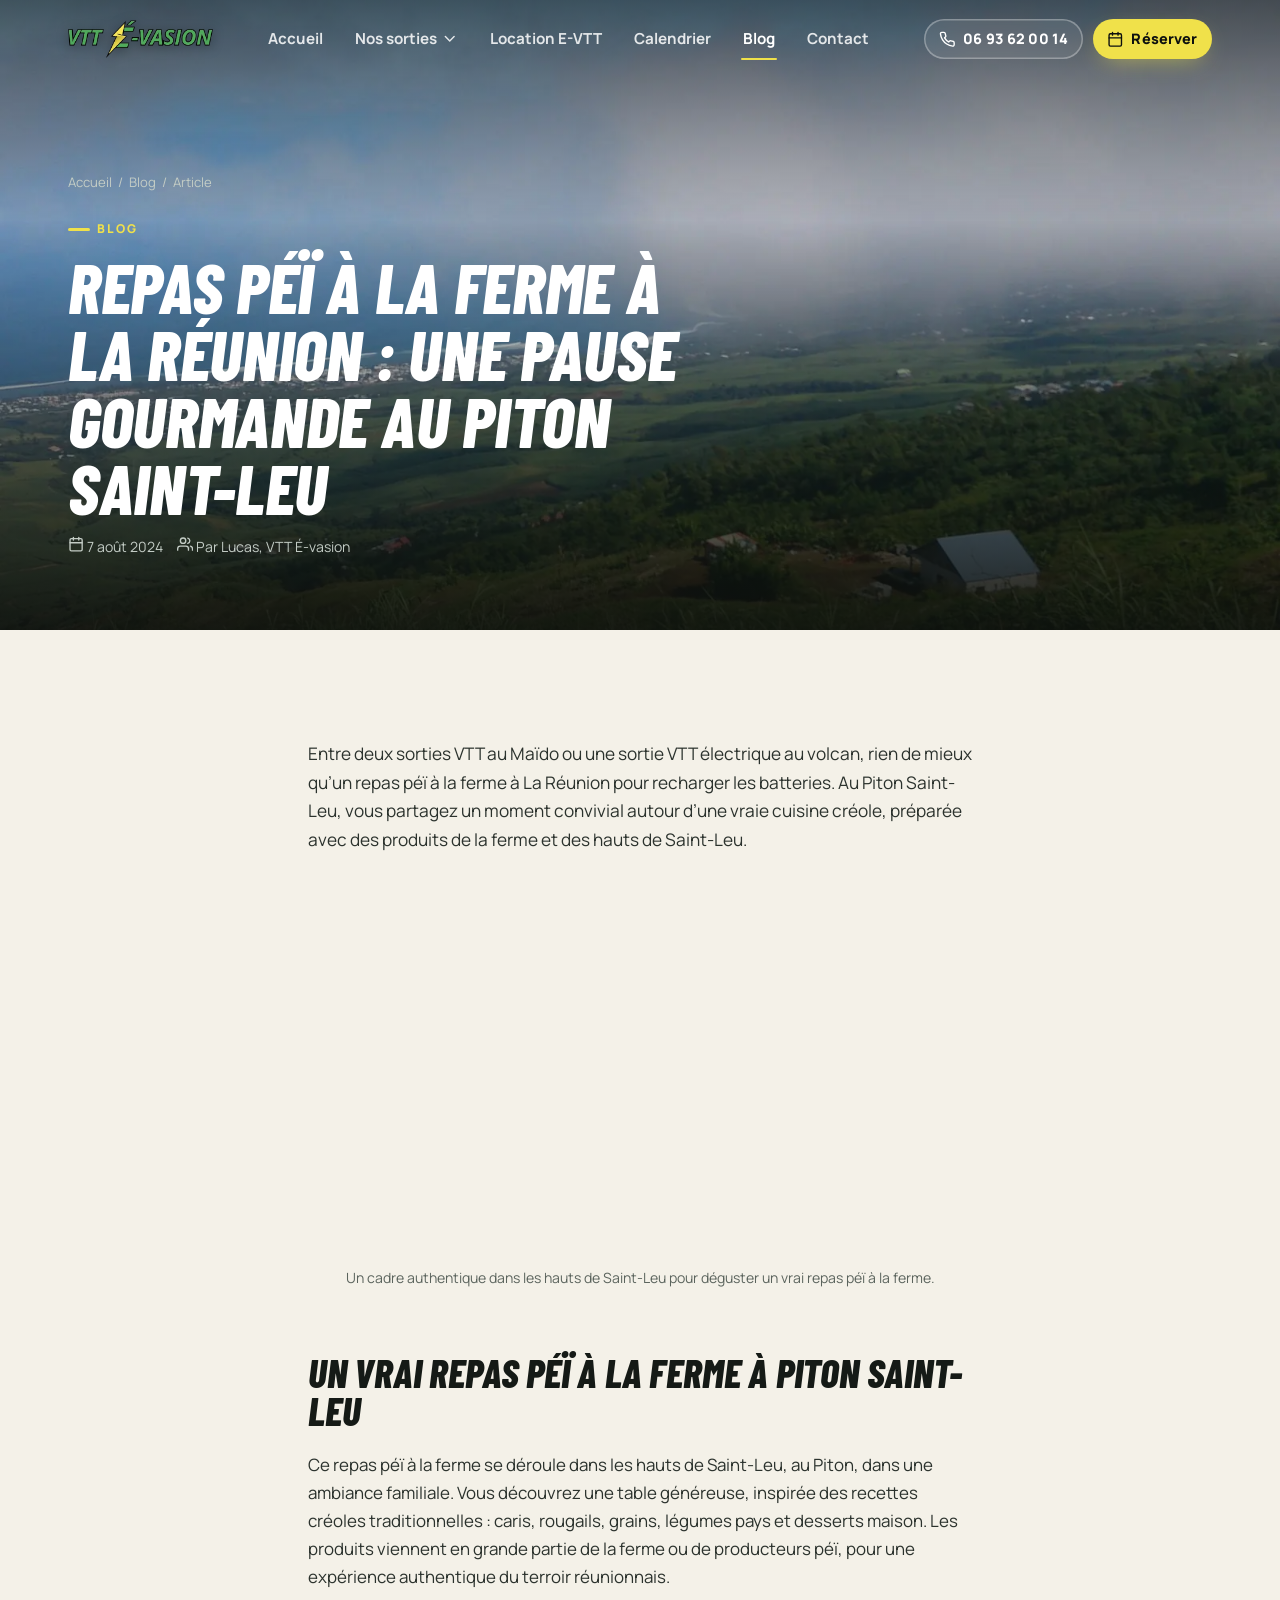
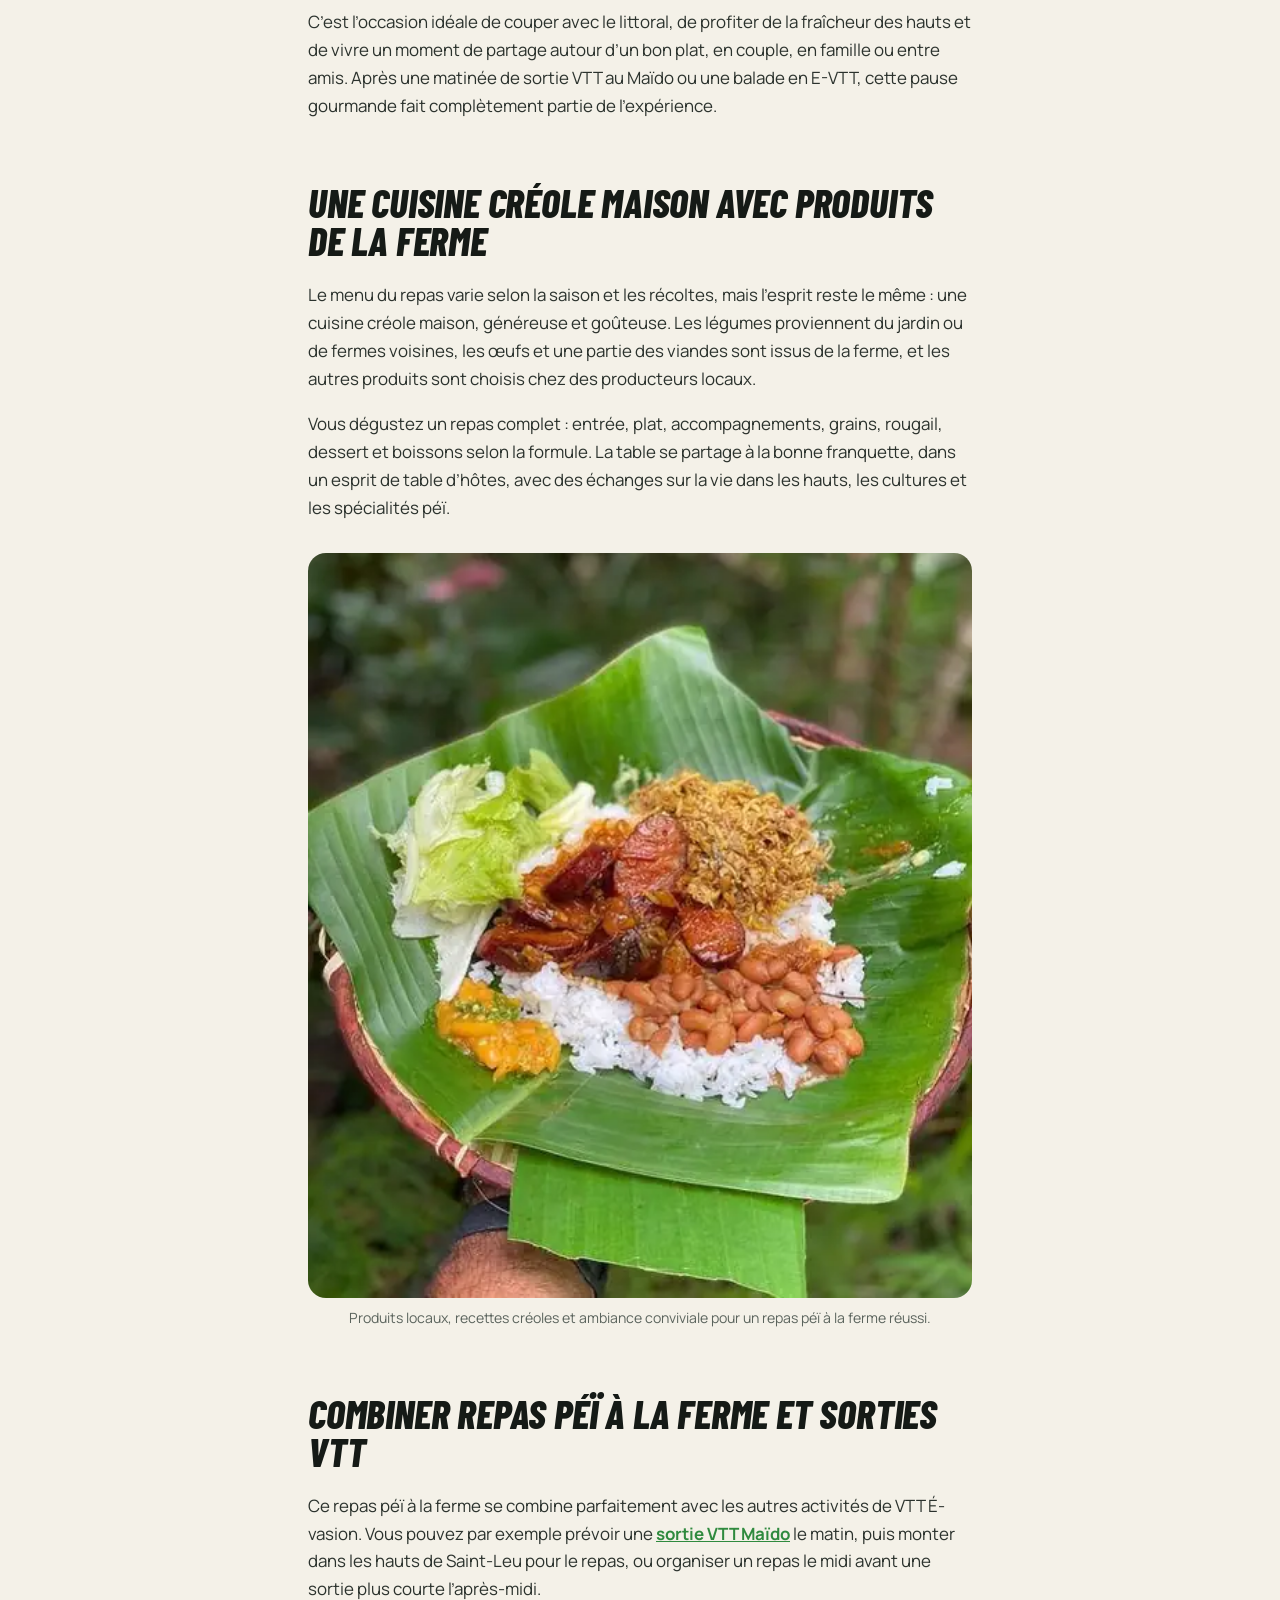
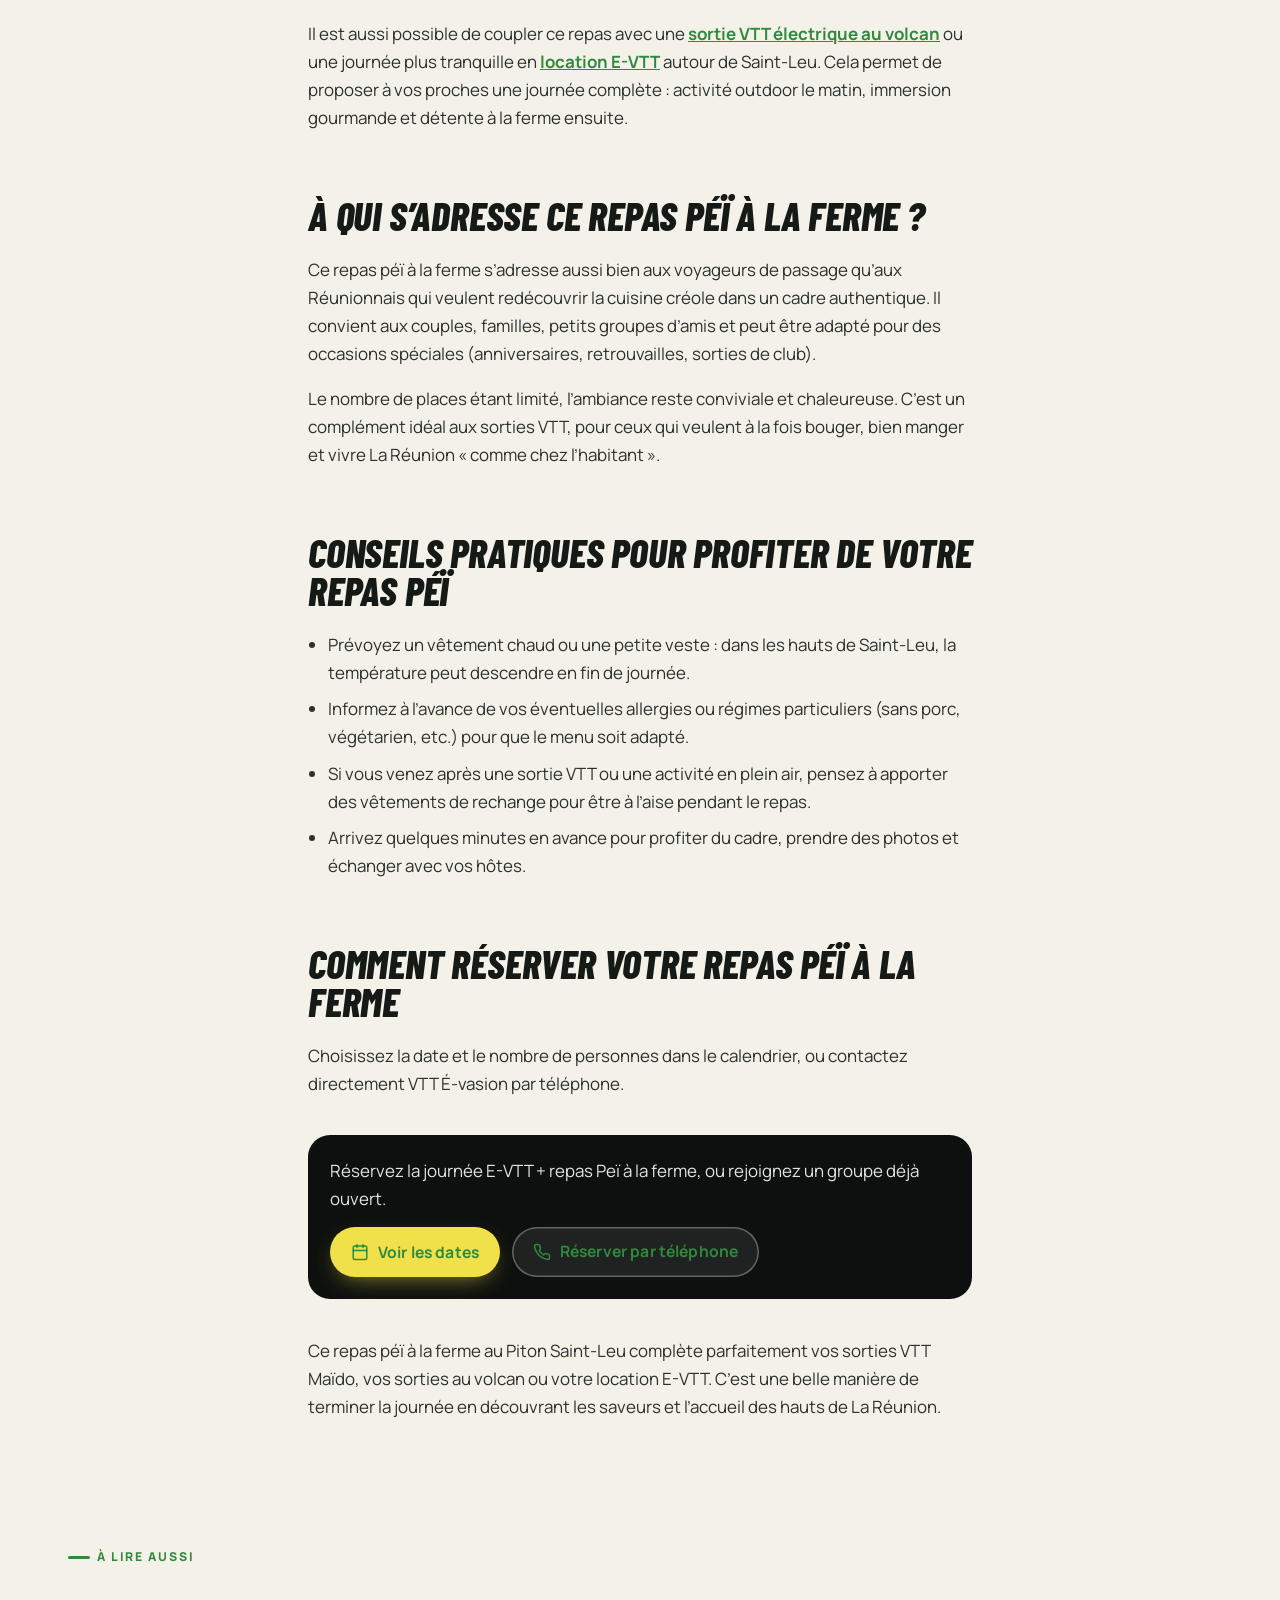
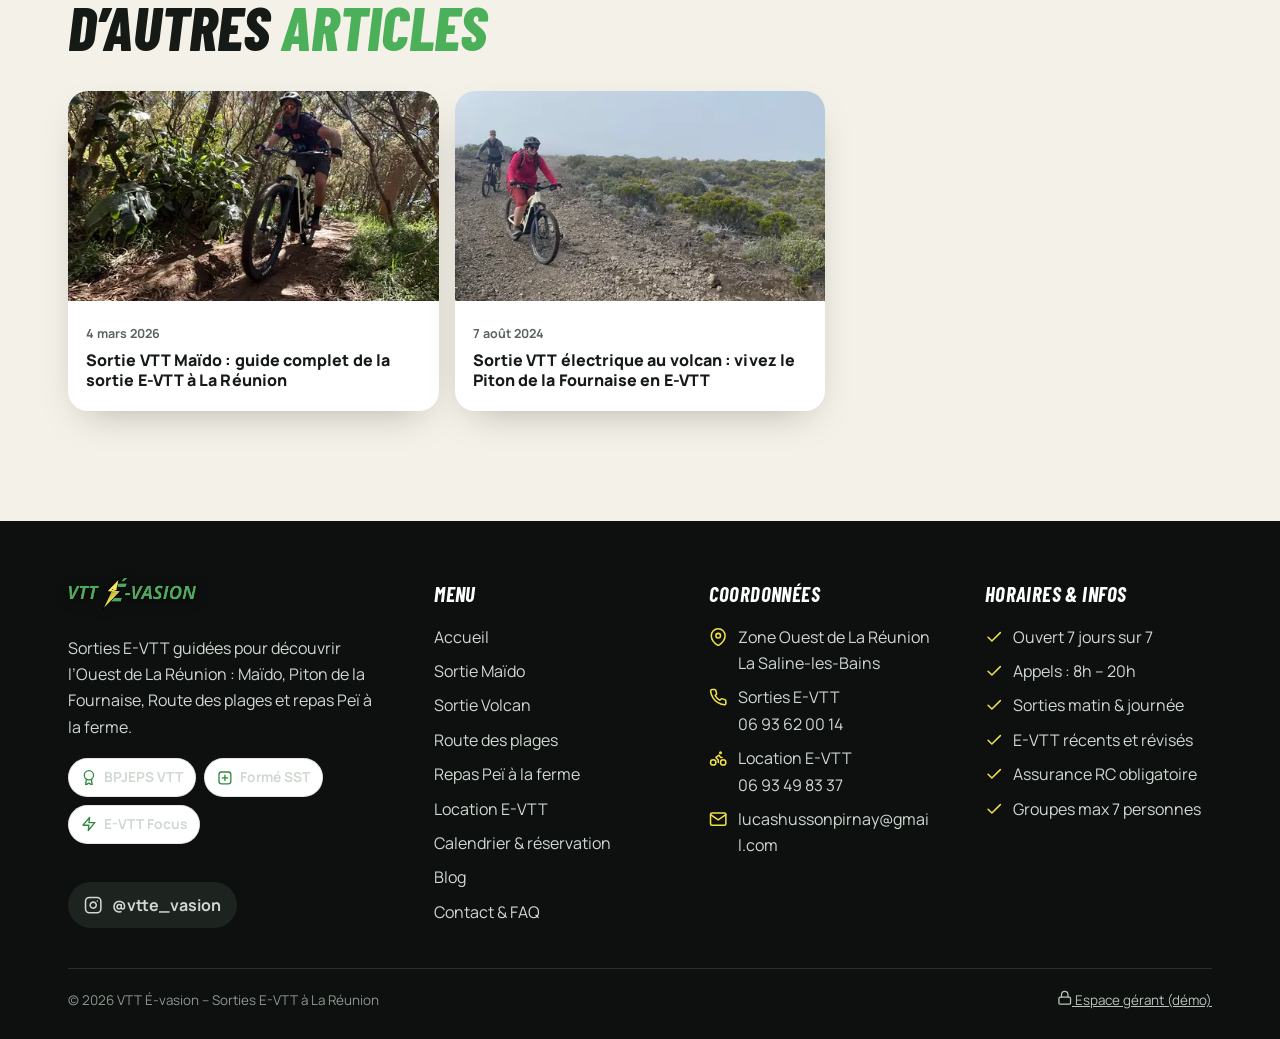
==== blog-repas-pei-ferme-piton-saint-leu.html @ 0bcb7702 "Refonte du site VTT É-vasion : nouveau design mobile + calendrier de réservation - Site statique (ac" ====
<!doctype html>
<html lang="fr">
<head>
<meta charset="utf-8">
<meta name="viewport" content="width=device-width, initial-scale=1, viewport-fit=cover">
<title>Repas péï à la ferme à La Réunion : une pause gourmande au Piton Saint-Leu | VTT É-vasion</title>
<meta name="description" content="Entre deux sorties VTT, découvrez la gastronomie créole authentique dans les hauts de Saint-Leu : un vrai repas péï à la ferme.">
<meta name="theme-color" content="#0d100e">
<link rel="icon" type="image/png" href="assets/img/favicon.png">
<link rel="apple-touch-icon" href="assets/img/icon-180.png">
<meta property="og:type" content="website">
<meta property="og:locale" content="fr_FR">
<meta property="og:site_name" content="VTT É-vasion">
<meta property="og:title" content="Repas péï à la ferme à La Réunion : une pause gourmande au Piton Saint-Leu | VTT É-vasion">
<meta property="og:description" content="Entre deux sorties VTT, découvrez la gastronomie créole authentique dans les hauts de Saint-Leu : un vrai repas péï à la ferme.">
<meta property="og:image" content="assets/img/og-image.jpg">
<link rel="preconnect" href="https://fonts.googleapis.com">
<link rel="preconnect" href="https://fonts.gstatic.com" crossorigin>
<link href="https://fonts.googleapis.com/css2?family=Barlow+Condensed:ital,wght@0,700;1,700;1,800&family=Manrope:wght@400;500;600;700;800&display=swap" rel="stylesheet">
<link rel="stylesheet" href="assets/css/style.css?v=4b88814d">

</head>
<body>
<a class="skip" href="#main">Aller au contenu</a>
<svg width="0" height="0" style="position:absolute" aria-hidden="true"><defs><symbol id="i-phone" viewBox="0 0 24 24"><path d="M22 16.92v3a2 2 0 0 1-2.18 2 19.79 19.79 0 0 1-8.63-3.07 19.5 19.5 0 0 1-6-6 19.79 19.79 0 0 1-3.07-8.67A2 2 0 0 1 4.11 2h3a2 2 0 0 1 2 1.72c.13.96.36 1.9.7 2.81a2 2 0 0 1-.45 2.11L8.09 9.91a16 16 0 0 0 6 6l1.27-1.27a2 2 0 0 1 2.11-.45c.91.34 1.85.57 2.81.7A2 2 0 0 1 22 16.92z"/></symbol><symbol id="i-cal" viewBox="0 0 24 24"><rect x="3" y="4" width="18" height="18" rx="2"/><path d="M16 2v4M8 2v4M3 10h18"/></symbol><symbol id="i-users" viewBox="0 0 24 24"><path d="M17 21v-2a4 4 0 0 0-4-4H5a4 4 0 0 0-4 4v2"/><circle cx="9" cy="7" r="4"/><path d="M23 21v-2a4 4 0 0 0-3-3.87M16 3.13a4 4 0 0 1 0 7.75"/></symbol><symbol id="i-user-plus" viewBox="0 0 24 24"><path d="M16 21v-2a4 4 0 0 0-4-4H5a4 4 0 0 0-4 4v2"/><circle cx="8.5" cy="7" r="4"/><path d="M20 8v6M23 11h-6"/></symbol><symbol id="i-clock" viewBox="0 0 24 24"><circle cx="12" cy="12" r="10"/><path d="M12 6v6l4 2"/></symbol><symbol id="i-euro" viewBox="0 0 24 24"><path d="M18.5 7.5A7 7 0 1 0 18.5 16.5M4 10.5h10M4 13.5h10"/></symbol><symbol id="i-mountain" viewBox="0 0 24 24"><path d="m8 3 4 8 5-5 5 15H2L8 3z"/></symbol><symbol id="i-bike" viewBox="0 0 24 24"><circle cx="5.5" cy="17.5" r="3.5"/><circle cx="18.5" cy="17.5" r="3.5"/><circle cx="15" cy="5" r="1"/><path d="M12 17.5V14l-3-3 4-3 2 3h2"/></symbol><symbol id="i-pin" viewBox="0 0 24 24"><path d="M21 10c0 7-9 13-9 13s-9-6-9-13a9 9 0 0 1 18 0z"/><circle cx="12" cy="10" r="3"/></symbol><symbol id="i-check" viewBox="0 0 24 24"><path d="M20 6 9 17l-5-5"/></symbol><symbol id="i-arrow" viewBox="0 0 24 24"><path d="M5 12h14M12 5l7 7-7 7"/></symbol><symbol id="i-menu" viewBox="0 0 24 24"><path d="M3 7h18M3 12h18M3 17h12"/></symbol><symbol id="i-x" viewBox="0 0 24 24"><path d="M18 6 6 18M6 6l12 12"/></symbol><symbol id="i-insta" viewBox="0 0 24 24"><rect x="2" y="2" width="20" height="20" rx="5"/><path d="M16 11.37A4 4 0 1 1 12.63 8 4 4 0 0 1 16 11.37zM17.5 6.5h.01"/></symbol><symbol id="i-mail" viewBox="0 0 24 24"><path d="M4 4h16c1.1 0 2 .9 2 2v12c0 1.1-.9 2-2 2H4c-1.1 0-2-.9-2-2V6c0-1.1.9-2 2-2z"/><path d="m22 6-10 7L2 6"/></symbol><symbol id="i-bolt" viewBox="0 0 24 24"><path d="M13 2 3 14h9l-1 8 10-12h-9l1-8z"/></symbol><symbol id="i-shield" viewBox="0 0 24 24"><path d="M12 22s8-4 8-10V5l-8-3-8 3v7c0 6 8 10 8 10z"/></symbol><symbol id="i-bag" viewBox="0 0 24 24"><path d="M4 10a4 4 0 0 1 4-4h8a4 4 0 0 1 4 4v10a2 2 0 0 1-2 2H6a2 2 0 0 1-2-2z"/><path d="M8 10h8M8 15h8M9 6V4a1 1 0 0 1 1-1h4a1 1 0 0 1 1 1v2"/></symbol><symbol id="i-star" viewBox="0 0 24 24"><path d="m12 2 3.09 6.26L22 9.27l-5 4.87 1.18 6.88L12 17.77l-6.18 3.25L7 14.14 2 9.27l6.91-1.01L12 2z"/></symbol><symbol id="i-chev-down" viewBox="0 0 24 24"><path d="m6 9 6 6 6-6"/></symbol><symbol id="i-chev-left" viewBox="0 0 24 24"><path d="m15 18-6-6 6-6"/></symbol><symbol id="i-chev-right" viewBox="0 0 24 24"><path d="m9 18 6-6-6-6"/></symbol><symbol id="i-info" viewBox="0 0 24 24"><circle cx="12" cy="12" r="10"/><path d="M12 16v-4M12 8h.01"/></symbol><symbol id="i-share" viewBox="0 0 24 24"><circle cx="18" cy="5" r="3"/><circle cx="6" cy="12" r="3"/><circle cx="18" cy="19" r="3"/><path d="m8.59 13.51 6.83 3.98M15.41 6.51l-6.82 3.98"/></symbol><symbol id="i-sun" viewBox="0 0 24 24"><circle cx="12" cy="12" r="4"/><path d="M12 2v2M12 20v2M4.93 4.93l1.41 1.41M17.66 17.66l1.41 1.41M2 12h2M20 12h2M6.34 17.66l-1.41 1.41M19.07 4.93l-1.41 1.41"/></symbol><symbol id="i-sunrise" viewBox="0 0 24 24"><path d="M17 18a5 5 0 0 0-10 0M12 2v7M4.22 10.22l1.42 1.42M1 18h2M21 18h2M18.36 11.64l1.42-1.42M23 22H1M8 6l4-4 4 4"/></symbol><symbol id="i-flame" viewBox="0 0 24 24"><path d="M8.5 14.5A2.5 2.5 0 0 0 11 12c0-1.38-.5-2-1-3-1.07-2.14-.22-4.05 2-6 .5 2.5 2 4.9 4 6.5 2 1.6 3 3.5 3 5.5a7 7 0 1 1-14 0c0-1.15.43-2.29 1-3a2.5 2.5 0 0 0 2.5 2.5z"/></symbol><symbol id="i-leaf" viewBox="0 0 24 24"><path d="M11 20A7 7 0 0 1 9.8 6.1C15.5 5 17 4.48 19 2c1 2 2 4.18 2 8 0 5.5-4.78 10-10 10z"/><path d="M2 21c0-3 1.85-5.36 5.08-6C9.5 14.52 12 13 13 12"/></symbol><symbol id="i-map" viewBox="0 0 24 24"><path d="m1 6 7-4 8 4 7-4v16l-7 4-8-4-7 4z"/><path d="M8 2v16M16 6v16"/></symbol><symbol id="i-wave" viewBox="0 0 24 24"><path d="M2 7c.6.5 1.2 1 2.5 1 2.5 0 2.5-2 5-2 2.6 0 2.4 2 5 2 2.5 0 2.5-2 5-2 1.3 0 1.9.5 2.5 1M2 13c.6.5 1.2 1 2.5 1 2.5 0 2.5-2 5-2 2.6 0 2.4 2 5 2 2.5 0 2.5-2 5-2 1.3 0 1.9.5 2.5 1M2 19c.6.5 1.2 1 2.5 1 2.5 0 2.5-2 5-2 2.6 0 2.4 2 5 2 2.5 0 2.5-2 5-2 1.3 0 1.9.5 2.5 1"/></symbol><symbol id="i-plus" viewBox="0 0 24 24"><path d="M12 5v14M5 12h14"/></symbol><symbol id="i-minus" viewBox="0 0 24 24"><path d="M5 12h14"/></symbol><symbol id="i-bell" viewBox="0 0 24 24"><path d="M18 8A6 6 0 0 0 6 8c0 7-3 9-3 9h18s-3-2-3-9M13.73 21a2 2 0 0 1-3.46 0"/></symbol><symbol id="i-sliders" viewBox="0 0 24 24"><path d="M4 21v-7M4 10V3M12 21v-9M12 8V3M20 21v-5M20 12V3M1 14h6M9 8h6M17 16h6"/></symbol><symbol id="i-list" viewBox="0 0 24 24"><path d="M8 6h13M8 12h13M8 18h13M3 6h.01M3 12h.01M3 18h.01"/></symbol><symbol id="i-alert" viewBox="0 0 24 24"><path d="M10.29 3.86 1.82 18a2 2 0 0 0 1.71 3h16.94a2 2 0 0 0 1.71-3L13.71 3.86a2 2 0 0 0-3.42 0z"/><path d="M12 9v4M12 17h.01"/></symbol><symbol id="i-msg" viewBox="0 0 24 24"><path d="M21 15a2 2 0 0 1-2 2H7l-4 4V5a2 2 0 0 1 2-2h14a2 2 0 0 1 2 2z"/></symbol><symbol id="i-award" viewBox="0 0 24 24"><circle cx="12" cy="8" r="7"/><path d="M8.21 13.89 7 23l5-3 5 3-1.21-9.12"/></symbol><symbol id="i-cross" viewBox="0 0 24 24"><rect x="3" y="3" width="18" height="18" rx="4"/><path d="M12 8v8M8 12h8"/></symbol><symbol id="i-utensils" viewBox="0 0 24 24"><path d="M3 2v7c0 1.1.9 2 2 2h4a2 2 0 0 0 2-2V2M7 2v20M21 15V2a5 5 0 0 0-5 5v6c0 1.1.9 2 2 2h3zm0 0v7"/></symbol><symbol id="i-camera" viewBox="0 0 24 24"><path d="M23 19a2 2 0 0 1-2 2H3a2 2 0 0 1-2-2V8a2 2 0 0 1 2-2h4l2-3h6l2 3h4a2 2 0 0 1 2 2z"/><circle cx="12" cy="13" r="4"/></symbol><symbol id="i-home" viewBox="0 0 24 24"><path d="m3 9 9-7 9 7v11a2 2 0 0 1-2 2H5a2 2 0 0 1-2-2z"/><path d="M9 22V12h6v10"/></symbol><symbol id="i-lock" viewBox="0 0 24 24"><rect x="3" y="11" width="18" height="11" rx="2"/><path d="M7 11V7a5 5 0 0 1 10 0v4"/></symbol><symbol id="i-refresh" viewBox="0 0 24 24"><path d="M23 4v6h-6M1 20v-6h6"/><path d="M3.51 9a9 9 0 0 1 14.85-3.36L23 10M1 14l4.64 4.36A9 9 0 0 0 20.49 15"/></symbol><symbol id="i-copy" viewBox="0 0 24 24"><rect x="9" y="9" width="13" height="13" rx="2"/><path d="M5 15H4a2 2 0 0 1-2-2V4a2 2 0 0 1 2-2h9a2 2 0 0 1 2 2v1"/></symbol><symbol id="i-van" viewBox="0 0 24 24"><path d="M1 4h14v12H1zM15 8h4l4 4v4h-8z"/><circle cx="5.5" cy="18.5" r="2.5"/><circle cx="18.5" cy="18.5" r="2.5"/></symbol><symbol id="i-phonebox" viewBox="0 0 24 24"><rect x="5" y="2" width="14" height="20" rx="2"/><path d="M12 18h.01"/></symbol><symbol id="i-trash" viewBox="0 0 24 24"><path d="M3 6h18M19 6v14a2 2 0 0 1-2 2H7a2 2 0 0 1-2-2V6m3 0V4a2 2 0 0 1 2-2h4a2 2 0 0 1 2 2v2"/></symbol><symbol id="i-ext" viewBox="0 0 24 24"><path d="M18 13v6a2 2 0 0 1-2 2H5a2 2 0 0 1-2-2V8a2 2 0 0 1 2-2h6M15 3h6v6M10 14 21 3"/></symbol></defs></svg>
<header class="site-header" data-header>
  <div class="container bar">
    <a class="brand" href="index.html" aria-label="VTT É-vasion, accueil"><img src="assets/img/logo.webp" width="483" height="127" alt="VTT É-vasion"></a>
    <nav class="nav-desktop" aria-label="Navigation principale">
      <a href="index.html">Accueil</a>
      <div class="has-sub">
        <button type="button" aria-haspopup="true">Nos sorties <svg class="i" aria-hidden="true"><use href="#i-chev-down"/></svg></button>
        <div class="sub"><a href="sortie-maido.html">Sortie Maïdo <small>95 €</small></a><a href="sortie-volcan.html">Sortie Volcan <small>110 €</small></a><a href="sortie-route-des-plages.html">Route des plages <small>39 €</small></a><a href="sortie-repas-pei.html">Repas Peï à la ferme <small>100 €</small></a></div>
      </div>
      <a href="location-e-vtt.html">Location E-VTT</a>
      <a href="reserver.html">Calendrier</a>
      <a href="blog.html" aria-current="page">Blog</a>
      <a href="contact.html">Contact</a>
    </nav>
    <div class="header-cta">
      <a class="btn btn-ghost btn-sm" href="tel:+262693620014"><svg class="i" aria-hidden="true"><use href="#i-phone"/></svg> 06 93 62 00 14</a>
      <a class="btn btn-volt btn-sm" href="reserver.html"><svg class="i" aria-hidden="true"><use href="#i-cal"/></svg> Réserver</a>
    </div>
    <button class="burger" type="button" aria-label="Ouvrir le menu" aria-expanded="false" aria-controls="menu" data-menu-open><svg class="i" aria-hidden="true"><use href="#i-menu"/></svg></button>
  </div>
</header>
<div class="menu" id="menu" role="dialog" aria-modal="true" aria-label="Menu" data-menu>
  <div class="bar">
    <a class="brand" href="index.html"><img src="assets/img/logo.webp" width="483" height="127" alt="VTT É-vasion"></a>
    <button class="burger" type="button" aria-label="Fermer le menu" data-menu-close><svg class="i" aria-hidden="true"><use href="#i-x"/></svg></button>
  </div>
  <nav aria-label="Menu mobile">
    <a href="index.html">Accueil</a>
    <a class="sub-link" href="sortie-maido.html">Sortie Maïdo <small>95 €</small></a>
    <a class="sub-link" href="sortie-volcan.html">Sortie Volcan <small>110 €</small></a>
    <a class="sub-link" href="sortie-route-des-plages.html">Route des plages <small>39 €</small></a>
    <a class="sub-link" href="sortie-repas-pei.html">Repas Peï à la ferme <small>100 €</small></a>
    <a href="location-e-vtt.html">Location E-VTT <small>dès 59 €</small></a>
    <a href="reserver.html">Calendrier <small>réserver</small></a>
    <a href="blog.html">Blog</a>
    <a href="contact.html">Contact</a>
  </nav>
  <div class="menu-foot">
    <a class="btn btn-volt" href="reserver.html"><svg class="i" aria-hidden="true"><use href="#i-cal"/></svg> Réserver une sortie</a>
    <a class="btn btn-ghost" href="tel:+262693620014"><svg class="i" aria-hidden="true"><use href="#i-phone"/></svg> Sorties · 06 93 62 00 14</a>
    <a class="btn btn-ghost" href="tel:+262693498337"><svg class="i" aria-hidden="true"><use href="#i-bike"/></svg> Location · 06 93 49 83 37</a>
  </div>
</div>
<main id="main">

<section class="page-hero has-img" style="min-height:70svh">
  <img src="assets/img/ferme-saint-leu-vue-960.webp" srcset="assets/img/ferme-saint-leu-vue-480.webp 480w, assets/img/ferme-saint-leu-vue-960.webp 960w, assets/img/ferme-saint-leu-vue-1600.webp 1600w" sizes="100vw" width="1600" height="899" alt="Vue depuis les hauts de Saint-Leu, La Réunion" fetchpriority="high" class="ph-img">
  <div class="container inner">
    <nav class="crumbs" aria-label="Fil d’Ariane"><a href="index.html">Accueil</a> / <a href="blog.html">Blog</a> / <span>Article</span></nav>
    <span class="eyebrow">Blog</span>
    <h1 style="font-size:clamp(2.2rem,8vw,4.4rem);max-width:20ch">Repas péï à la ferme à La Réunion : une pause gourmande au Piton Saint-Leu</h1>
    <div class="post-meta"><span><svg class="i" aria-hidden="true"><use href="#i-cal"/></svg> <time datetime="2024-08-07">7 août 2024</time></span><span><svg class="i" aria-hidden="true"><use href="#i-users"/></svg> Par Lucas, VTT É-vasion</span></div>
  </div>
</section>
<section class="section">
  <article class="container prose">
    
<p class="lead">Entre deux sorties VTT au Maïdo ou une sortie VTT électrique au volcan, rien de mieux qu’un repas péï à la ferme à La Réunion pour recharger les batteries. Au Piton Saint-Leu, vous partagez un moment convivial autour d’une vraie cuisine créole, préparée avec des produits de la ferme et des hauts de Saint-Leu.</p>
<figure><img src="assets/img/ferme-saint-leu-vue-960.webp" srcset="assets/img/ferme-saint-leu-vue-480.webp 480w, assets/img/ferme-saint-leu-vue-960.webp 960w, assets/img/ferme-saint-leu-vue-1600.webp 1600w" sizes="(min-width:760px) 720px, 100vw" width="1600" height="899" alt="Repas péï à la ferme à Piton Saint-Leu, dans les hauts de Saint-Leu" loading="lazy" decoding="async"><figcaption>Un cadre authentique dans les hauts de Saint-Leu pour déguster un vrai repas péï à la ferme.</figcaption></figure>
<h2>Un vrai repas péï à la ferme à Piton Saint-Leu</h2>
<p>Ce repas péï à la ferme se déroule dans les hauts de Saint-Leu, au Piton, dans une ambiance familiale. Vous découvrez une table généreuse, inspirée des recettes créoles traditionnelles : caris, rougails, grains, légumes pays et desserts maison. Les produits viennent en grande partie de la ferme ou de producteurs péï, pour une expérience authentique du terroir réunionnais.</p>
<p>C’est l’occasion idéale de couper avec le littoral, de profiter de la fraîcheur des hauts et de vivre un moment de partage autour d’un bon plat, en couple, en famille ou entre amis. Après une matinée de sortie VTT au Maïdo ou une balade en E-VTT, cette pause gourmande fait complètement partie de l’expérience.</p>
<h2>Une cuisine créole maison avec produits de la ferme</h2>
<p>Le menu du repas varie selon la saison et les récoltes, mais l’esprit reste le même : une cuisine créole maison, généreuse et goûteuse. Les légumes proviennent du jardin ou de fermes voisines, les œufs et une partie des viandes sont issus de la ferme, et les autres produits sont choisis chez des producteurs locaux.</p>
<p>Vous dégustez un repas complet : entrée, plat, accompagnements, grains, rougail, dessert et boissons selon la formule. La table se partage à la bonne franquette, dans un esprit de table d’hôtes, avec des échanges sur la vie dans les hauts, les cultures et les spécialités péï.</p>
<figure><img src="assets/img/repas-pei-feuille-480.webp" srcset="assets/img/repas-pei-feuille-480.webp 480w" sizes="480px" width="480" height="539" alt="Repas péï à la ferme avec produits locaux à La Réunion" loading="lazy" decoding="async"><figcaption>Produits locaux, recettes créoles et ambiance conviviale pour un repas péï à la ferme réussi.</figcaption></figure>
<h2>Combiner repas péï à la ferme et sorties VTT</h2>
<p>Ce repas péï à la ferme se combine parfaitement avec les autres activités de VTT É-vasion. Vous pouvez par exemple prévoir une <a href="sortie-maido.html">sortie VTT Maïdo</a> le matin, puis monter dans les hauts de Saint-Leu pour le repas, ou organiser un repas le midi avant une sortie plus courte l’après-midi.</p>
<p>Il est aussi possible de coupler ce repas avec une <a href="sortie-volcan.html">sortie VTT électrique au volcan</a> ou une journée plus tranquille en <a href="location-e-vtt.html">location E-VTT</a> autour de Saint-Leu. Cela permet de proposer à vos proches une journée complète : activité outdoor le matin, immersion gourmande et détente à la ferme ensuite.</p>
<h2>À qui s’adresse ce repas péï à la ferme ?</h2>
<p>Ce repas péï à la ferme s’adresse aussi bien aux voyageurs de passage qu’aux Réunionnais qui veulent redécouvrir la cuisine créole dans un cadre authentique. Il convient aux couples, familles, petits groupes d’amis et peut être adapté pour des occasions spéciales (anniversaires, retrouvailles, sorties de club).</p>
<p>Le nombre de places étant limité, l’ambiance reste conviviale et chaleureuse. C’est un complément idéal aux sorties VTT, pour ceux qui veulent à la fois bouger, bien manger et vivre La Réunion « comme chez l’habitant ».</p>
<h2>Conseils pratiques pour profiter de votre repas péï</h2>
<ul>
  <li>Prévoyez un vêtement chaud ou une petite veste : dans les hauts de Saint-Leu, la température peut descendre en fin de journée.</li>
  <li>Informez à l’avance de vos éventuelles allergies ou régimes particuliers (sans porc, végétarien, etc.) pour que le menu soit adapté.</li>
  <li>Si vous venez après une sortie VTT ou une activité en plein air, pensez à apporter des vêtements de rechange pour être à l’aise pendant le repas.</li>
  <li>Arrivez quelques minutes en avance pour profiter du cadre, prendre des photos et échanger avec vos hôtes.</li>
</ul>
<h2>Comment réserver votre repas péï à la ferme</h2>
<p>Choisissez la date et le nombre de personnes dans le calendrier, ou contactez directement VTT É-vasion par téléphone.</p>
<div class="post-cta">
  <p>Réservez la journée E-VTT + repas Peï à la ferme, ou rejoignez un groupe déjà ouvert.</p>
  <div class="btn-row"><a class="btn btn-volt" href="reserver.html?sortie=repas"><svg class="i" aria-hidden="true"><use href="#i-cal"/></svg> Voir les dates</a><a class="btn btn-ghost" href="tel:+262693620014"><svg class="i" aria-hidden="true"><use href="#i-phone"/></svg> Réserver par téléphone</a></div>
</div>
<p>Ce repas péï à la ferme au Piton Saint-Leu complète parfaitement vos sorties VTT Maïdo, vos sorties au volcan ou votre location E-VTT. C’est une belle manière de terminer la journée en découvrant les saveurs et l’accueil des hauts de La Réunion.</p>
  </article>
</section>
<section class="section" style="padding-top:0">
  <div class="container">
    <div class="section-head"><span class="eyebrow">À lire aussi</span><h2>D’autres <span class="hl">articles</span></h2></div>
    <div class="posts"><a class="post-card reveal" href="blog-sortie-vtt-maido.html"><img src="assets/img/maido-sentier-960.webp" srcset="assets/img/maido-sentier-480.webp 480w, assets/img/maido-sentier-960.webp 960w" sizes="(min-width:640px) 33vw, 110px" width="1600" height="2133" alt="Sortie VTT Maïdo : guide complet de la sortie E-VTT à La Réunion" loading="lazy" decoding="async"><div><time datetime="2026-03-04">4 mars 2026</time><h3>Sortie VTT Maïdo : guide complet de la sortie E-VTT à La Réunion</h3></div></a><a class="post-card reveal" href="blog-sortie-vtt-electrique-volcan.html"><img src="assets/img/volcan-groupe-960.webp" srcset="assets/img/volcan-groupe-480.webp 480w, assets/img/volcan-groupe-960.webp 960w" sizes="(min-width:640px) 33vw, 110px" width="1600" height="2133" alt="Sortie VTT électrique au volcan : vivez le Piton de la Fournaise en E-VTT" loading="lazy" decoding="async"><div><time datetime="2024-08-07">7 août 2024</time><h3>Sortie VTT électrique au volcan : vivez le Piton de la Fournaise en E-VTT</h3></div></a></div>
  </div>
</section>

</main>
<footer class="site-footer">
  <div class="container">
    <div class="foot-grid">
      <div>
        <a class="brand" href="index.html"><img src="assets/img/logo.webp" width="483" height="127" alt="VTT É-vasion" loading="lazy"></a>
        <p style="margin-top:16px">Sorties E-VTT guidées pour découvrir l’Ouest de La Réunion : Maïdo, Piton de la Fournaise, Route des plages et repas Peï à la ferme.</p>
        <div class="chips"><span class="chip"><svg class="i" aria-hidden="true"><use href="#i-award"/></svg> BPJEPS VTT</span><span class="chip"><svg class="i" aria-hidden="true"><use href="#i-cross"/></svg> Formé SST</span><span class="chip"><svg class="i" aria-hidden="true"><use href="#i-bolt"/></svg> E-VTT Focus</span></div>
        <a class="social" href="https://www.instagram.com/vtte_vasion/" target="_blank" rel="noopener"><svg class="i" aria-hidden="true"><use href="#i-insta"/></svg> @vtte_vasion</a>
      </div>
      <div>
        <h4>Menu</h4>
        <ul class="foot-list">
          <li><a href="index.html">Accueil</a></li>
          <li><a href="sortie-maido.html">Sortie Maïdo</a></li><li><a href="sortie-volcan.html">Sortie Volcan</a></li><li><a href="sortie-route-des-plages.html">Route des plages</a></li><li><a href="sortie-repas-pei.html">Repas Peï à la ferme</a></li>
          <li><a href="location-e-vtt.html">Location E-VTT</a></li>
          <li><a href="reserver.html">Calendrier & réservation</a></li>
          <li><a href="blog.html">Blog</a></li>
          <li><a href="contact.html">Contact & FAQ</a></li>
        </ul>
      </div>
      <div>
        <h4>Coordonnées</h4>
        <ul class="foot-list">
          <li><svg class="i" aria-hidden="true"><use href="#i-pin"/></svg><span>Zone Ouest de La Réunion<br>La Saline-les-Bains</span></li>
          <li><svg class="i" aria-hidden="true"><use href="#i-phone"/></svg><span>Sorties E-VTT<br><a href="tel:+262693620014">06 93 62 00 14</a></span></li>
          <li><svg class="i" aria-hidden="true"><use href="#i-bike"/></svg><span>Location E-VTT<br><a href="tel:+262693498337">06 93 49 83 37</a></span></li>
          <li><svg class="i" aria-hidden="true"><use href="#i-mail"/></svg><a href="mailto:lucashussonpirnay@gmail.com" style="word-break:break-all">lucashussonpirnay@gmail.com</a></li>
        </ul>
      </div>
      <div>
        <h4>Horaires & infos</h4>
        <ul class="foot-list">
          <li><svg class="i" aria-hidden="true"><use href="#i-check"/></svg>Ouvert 7 jours sur 7</li>
          <li><svg class="i" aria-hidden="true"><use href="#i-check"/></svg>Appels : 8h – 20h</li>
          <li><svg class="i" aria-hidden="true"><use href="#i-check"/></svg>Sorties matin & journée</li>
          <li><svg class="i" aria-hidden="true"><use href="#i-check"/></svg>E-VTT récents et révisés</li>
          <li><svg class="i" aria-hidden="true"><use href="#i-check"/></svg>Assurance RC obligatoire</li>
          <li><svg class="i" aria-hidden="true"><use href="#i-check"/></svg>Groupes max 7 personnes</li>
        </ul>
      </div>
    </div>
    <div class="foot-bottom">
      <span>© 2026 VTT É-vasion – Sorties E-VTT à La Réunion</span>
      <a href="gerant.html"><svg class="i" aria-hidden="true"><use href="#i-lock"/></svg> Espace gérant (démo)</a>
    </div>
  </div>
</footer>
<div class="mobile-bar">
  <a class="btn btn-ghost" href="tel:+262693620014"><svg class="i" aria-hidden="true"><use href="#i-phone"/></svg> Appeler</a>
  <a class="btn btn-volt" href="reserver.html"><svg class="i" aria-hidden="true"><use href="#i-cal"/></svg> Réserver</a>
</div>
<div class="lightbox" data-lightbox role="dialog" aria-modal="true" aria-label="Photo agrandie" hidden>
  <button class="lb-btn lb-close" type="button" data-lb-close aria-label="Fermer"><svg class="i" aria-hidden="true"><use href="#i-x"/></svg></button>
  <button class="lb-btn lb-prev" type="button" data-lb-prev aria-label="Photo précédente"><svg class="i" aria-hidden="true"><use href="#i-chev-left"/></svg></button>
  <figure><img alt=""><figcaption></figcaption></figure>
  <button class="lb-btn lb-next" type="button" data-lb-next aria-label="Photo suivante"><svg class="i" aria-hidden="true"><use href="#i-chev-right"/></svg></button>
</div>
<script src="assets/js/data.js?v=3d46b8d7"></script>
<script src="assets/js/store.js?v=19b1332c"></script>
<script src="assets/js/site.js?v=c726b8c1"></script>

</body>
</html>
---- assets/css/style.css ----
/* VTT E-vasion — feuille de style principale (mobile d'abord) */
:root {
  --ink: #0d100e;
  --ink-2: #141915;
  --ink-3: #1d241f;
  --ink-line: rgba(255, 255, 255, .12);
  --sand: #f4f1e8;
  --sand-2: #e9e4d6;
  --card: #ffffff;
  --text: #151a16;
  --muted: #5b645d;
  --muted-dark: #a9b3ab;
  --green: #4caf5a;
  --green-2: #2f8a3e;
  --green-soft: #e3f2e2;
  --volt: #f0e14a;
  --volt-2: #e2cf1f;
  --lava: #ff6a3d;
  --radius: 20px;
  --radius-sm: 12px;
  --shadow: 0 14px 40px -18px rgba(13, 16, 14, .35);
  --font-display: 'Barlow Condensed', 'Arial Narrow', system-ui, sans-serif;
  --font-body: 'Manrope', system-ui, -apple-system, 'Segoe UI', sans-serif;
  --header-h: 64px;
  --bar-h: 72px;
}

*, *::before, *::after { box-sizing: border-box; }
html { -webkit-text-size-adjust: 100%; scroll-behavior: smooth; scroll-padding-top: calc(var(--header-h) + 12px); }
body {
  margin: 0; font-family: var(--font-body); font-size: 16px; line-height: 1.65; color: var(--text);
  background: var(--sand); -webkit-font-smoothing: antialiased; text-rendering: optimizeLegibility;
  padding-bottom: calc(var(--bar-h) + env(safe-area-inset-bottom));
}
body.no-bar { padding-bottom: 0; }
img { max-width: 100%; height: auto; display: block; }
a { color: inherit; }
button, input, select, textarea { font: inherit; color: inherit; }
svg.i { width: 1.15em; height: 1.15em; flex: none; fill: none; stroke: currentColor; stroke-width: 2; stroke-linecap: round; stroke-linejoin: round; }
.sr-only { position: absolute; width: 1px; height: 1px; overflow: hidden; clip: rect(0 0 0 0); white-space: nowrap; }
.skip { position: absolute; left: 12px; top: -60px; z-index: 100; background: var(--volt); color: var(--ink); padding: 10px 16px; border-radius: 10px; font-weight: 700; }
.skip:focus { top: 12px; }
:focus-visible { outline: 3px solid var(--volt); outline-offset: 3px; border-radius: 6px; }

.container { width: 100%; max-width: 1200px; margin-inline: auto; padding-inline: 20px; }
.section { padding-block: 72px; }
.section-tight { padding-block: 48px; }
.dark { background: var(--ink); color: #fff; }
.dark-2 { background: var(--ink-2); color: #fff; }

/* ---------- Typographie ---------- */
.display, h1, h2 {
  font-family: var(--font-display); font-weight: 800; font-style: italic; text-transform: uppercase;
  line-height: .95; letter-spacing: -.005em; margin: 0;
}
h1 { font-size: clamp(2.7rem, 11vw, 5.8rem); }
h2 { font-size: clamp(2.1rem, 8vw, 3.8rem); }
h3 { font-family: var(--font-display); font-weight: 700; font-size: 1.55rem; line-height: 1.05; margin: 0; letter-spacing: .005em; }
p { margin: 0 0 1em; }
.lead { font-size: 1.08rem; color: var(--muted); max-width: 62ch; }
.dark .lead, .dark-2 .lead { color: var(--muted-dark); }
.hl { color: var(--green); }
.dark .hl, .dark-2 .hl, .page-hero .hl, .cta .hl, .groups-wrap .hl { color: var(--volt); }
.eyebrow {
  display: inline-flex; align-items: center; gap: .55em; margin-bottom: 14px;
  font-size: .76rem; font-weight: 800; letter-spacing: .16em; text-transform: uppercase; color: var(--green-2);
}
.eyebrow::before { content: ""; width: 22px; height: 3px; border-radius: 3px; background: currentColor; }
.dark .eyebrow, .dark-2 .eyebrow, .hero .eyebrow, .page-hero .eyebrow { color: var(--volt); }
.section-head { display: grid; gap: 16px; margin-bottom: 36px; }
.section-head p { margin: 0; }

/* ---------- Boutons ---------- */
.btn {
  display: inline-flex; align-items: center; justify-content: center; gap: .55em; min-height: 50px;
  padding: .75em 1.35em; border-radius: 999px; border: 0; cursor: pointer; text-decoration: none;
  font-weight: 800; font-size: .98rem; line-height: 1.1; letter-spacing: .01em; white-space: nowrap;
  transition: transform .15s ease, background-color .2s ease, box-shadow .2s ease, color .2s;
  -webkit-tap-highlight-color: transparent;
}
.btn:active { transform: scale(.97); }
.btn-volt { background: var(--volt); color: var(--ink); box-shadow: 0 8px 24px -10px rgba(240, 225, 74, .7); }
.btn-volt:hover { background: #fff16a; }
.btn-green { background: var(--green); color: var(--ink); }
.btn-green:hover { background: #5cc06a; }
.btn-dark { background: var(--ink); color: #fff; }
.btn-dark:hover { background: var(--ink-3); }
.btn-ghost { background: rgba(255, 255, 255, .08); color: #fff; box-shadow: inset 0 0 0 1.5px rgba(255, 255, 255, .3); backdrop-filter: blur(6px); }
.btn-ghost:hover { background: rgba(255, 255, 255, .16); }
.btn-line { background: transparent; color: var(--text); box-shadow: inset 0 0 0 1.5px rgba(13, 16, 14, .25); }
.btn-line:hover { box-shadow: inset 0 0 0 1.5px var(--text); }
.btn-sm { min-height: 40px; padding: .55em 1em; font-size: .9rem; }
.btn-block { width: 100%; }
.btn-row { display: flex; flex-wrap: wrap; gap: 12px; }
.link-arrow { display: inline-flex; align-items: center; gap: .4em; font-weight: 800; text-decoration: none; color: var(--green-2); }
.link-arrow svg { transition: transform .2s; }
.link-arrow:hover svg { transform: translateX(4px); }
.dark .link-arrow { color: var(--volt); }

/* ---------- En-tête ---------- */
.site-header { position: fixed; inset: 0 0 auto; z-index: 60; color: #fff; transition: background-color .3s, box-shadow .3s, transform .3s; }
.site-header.is-solid { background: rgba(13, 16, 14, .9); backdrop-filter: saturate(1.4) blur(14px); -webkit-backdrop-filter: saturate(1.4) blur(14px); box-shadow: 0 1px 0 var(--ink-line); }
.site-header .bar { display: flex; align-items: center; justify-content: space-between; gap: 16px; height: var(--header-h); }
.brand { display: inline-flex; align-items: center; }
.brand img { height: 30px; width: auto; filter: drop-shadow(0 2px 6px rgba(0, 0, 0, .35)); }
.nav-desktop { display: none; }
.nav-desktop a { text-decoration: none; font-weight: 700; font-size: .95rem; opacity: .85; padding: 8px 2px; position: relative; }
.nav-desktop a:hover, .nav-desktop a[aria-current="page"] { opacity: 1; }
.nav-desktop a[aria-current="page"]::after { content: ""; position: absolute; left: 0; right: 0; bottom: 0; height: 2px; background: var(--volt); border-radius: 2px; }
.has-sub { position: relative; }
.has-sub > button { background: none; border: 0; font-weight: 700; font-size: .95rem; opacity: .85; cursor: pointer; display: inline-flex; gap: 4px; align-items: center; padding: 8px 2px; }
.has-sub:hover > button, .has-sub:focus-within > button { opacity: 1; }
.sub {
  position: absolute; top: 100%; left: -18px; min-width: 250px; padding: 10px; border-radius: 16px; background: var(--ink-2);
  box-shadow: 0 20px 50px -20px rgba(0, 0, 0, .7), inset 0 0 0 1px var(--ink-line);
  opacity: 0; visibility: hidden; transform: translateY(6px); transition: .2s;
}
.has-sub:hover .sub, .has-sub:focus-within .sub { opacity: 1; visibility: visible; transform: none; }
.sub a { display: flex; justify-content: space-between; gap: 12px; padding: 10px 12px; border-radius: 10px; opacity: 1; }
.sub a:hover { background: var(--ink-3); }
.sub a small { color: var(--volt); font-weight: 700; }
.header-cta { display: none; }
.burger { width: 46px; height: 46px; display: grid; place-items: center; border-radius: 14px; border: 0; background: rgba(255, 255, 255, .1); cursor: pointer; }
.burger svg { width: 24px; height: 24px; }

/* Menu mobile plein écran */
.menu {
  position: fixed; inset: 0; z-index: 70; background: var(--ink); color: #fff; display: flex; flex-direction: column;
  padding: 0 20px calc(24px + env(safe-area-inset-bottom)); overflow-y: auto;
  opacity: 0; visibility: hidden; transform: translateY(-12px); transition: opacity .25s, transform .25s, visibility .25s;
}
.menu.open { opacity: 1; visibility: visible; transform: none; }
.menu .bar { display: flex; align-items: center; justify-content: space-between; height: var(--header-h); }
.menu nav { display: grid; gap: 2px; margin-top: 18px; }
.menu nav a {
  display: flex; align-items: center; justify-content: space-between; text-decoration: none; padding: 12px 0;
  font-family: var(--font-display); font-weight: 800; font-style: italic; text-transform: uppercase; font-size: 2.1rem; line-height: 1;
  border-bottom: 1px solid var(--ink-line);
}
.menu nav a small { font-family: var(--font-body); font-style: normal; text-transform: none; font-size: .85rem; color: var(--volt); font-weight: 700; }
.menu nav a.sub-link { font-size: 1.45rem; padding-left: 18px; color: #dfe6e0; }
.menu-foot { margin-top: auto; padding-top: 28px; display: grid; gap: 10px; }
.menu-foot .btn { width: 100%; }

/* Barre d'action mobile */
.mobile-bar {
  position: fixed; left: 0; right: 0; bottom: 0; z-index: 55; display: flex; gap: 10px;
  padding: 10px 14px calc(10px + env(safe-area-inset-bottom)); background: rgba(13, 16, 14, .94);
  backdrop-filter: blur(14px); -webkit-backdrop-filter: blur(14px); box-shadow: 0 -1px 0 var(--ink-line);
}
.mobile-bar .btn { flex: 1; min-height: 52px; }
.mobile-bar .btn-ghost { flex: .8; }

/* ---------- Hero accueil ---------- */
.hero { position: relative; min-height: 100svh; display: flex; align-items: flex-end; color: #fff; background: var(--ink); overflow: hidden; isolation: isolate; }
.hero-media { position: absolute; inset: 0; z-index: -2; }
.hero-media img { position: absolute; inset: 0; width: 100%; height: 100%; object-fit: cover; opacity: 0; animation: heroFade 24s infinite; }
/* délai négatif : la 1re photo est déjà visible au chargement (pas d'écran noir) */
.hero-media img:nth-child(1) { animation-delay: -1.2s; opacity: 1; }
.hero-media img:nth-child(2) { animation-delay: 4.8s; }
.hero-media img:nth-child(3) { animation-delay: 10.8s; }
.hero-media img:nth-child(4) { animation-delay: 16.8s; }
@keyframes heroFade {
  0% { opacity: 0; transform: scale(1.08); }
  4% { opacity: 1; }
  25% { opacity: 1; }
  30% { opacity: 0; transform: scale(1); }
  100% { opacity: 0; }
}
.hero::before { content: ""; position: absolute; inset: 0; z-index: -1; background: linear-gradient(180deg, rgba(13, 16, 14, .7) 0%, rgba(13, 16, 14, .15) 30%, rgba(13, 16, 14, .5) 62%, rgba(13, 16, 14, .96) 100%); }
.hero-content { width: 100%; padding-top: calc(var(--header-h) + 40px); padding-bottom: 36px; }
.hero h1 { max-width: 12ch; text-shadow: 0 4px 30px rgba(0, 0, 0, .35); }
.hero h1 .hl { color: var(--volt); }
.hero .lead { color: #e6ece7; margin-top: 18px; font-size: 1.05rem; }
.hero .btn-row { margin-top: 26px; }
.hero-stats { display: grid; grid-template-columns: repeat(3, 1fr); gap: 8px; margin-top: 30px; }
.hero-stats div { padding: 12px 12px; border-radius: 16px; background: rgba(255, 255, 255, .08); box-shadow: inset 0 0 0 1px rgba(255, 255, 255, .14); backdrop-filter: blur(8px); -webkit-backdrop-filter: blur(8px); }
.hero-stats b { display: block; font-family: var(--font-display); font-style: italic; font-weight: 800; font-size: 1.9rem; line-height: 1; color: var(--volt); }
.hero-stats span { font-size: .78rem; line-height: 1.3; color: #d5ddd7; display: block; margin-top: 4px; }

/* ---------- Hero pages intérieures ---------- */
.page-hero { position: relative; color: #fff; background: var(--ink); overflow: hidden; isolation: isolate; }
.page-hero.has-img { min-height: 78svh; display: flex; align-items: flex-end; }
.page-hero .ph-img { position: absolute; inset: 0; z-index: -2; width: 100%; height: 100%; object-fit: cover; }
.page-hero.has-img::before { content: ""; position: absolute; inset: 0; z-index: -1; background: linear-gradient(180deg, rgba(13, 16, 14, .65) 0%, rgba(13, 16, 14, .1) 35%, rgba(13, 16, 14, .92) 100%); }
.page-hero .inner { width: 100%; padding-top: calc(var(--header-h) + 36px); padding-bottom: 40px; }
.page-hero.compact .inner { padding-bottom: 48px; }
.page-hero.compact { background: radial-gradient(120% 90% at 85% 0%, #1f3a25 0%, var(--ink) 60%); }
.page-hero h1 { max-width: 15ch; }
.page-hero .lead { color: #dfe6e0; margin-top: 16px; }
.page-hero .btn-row { margin-top: 24px; }
.crumbs { display: flex; flex-wrap: wrap; gap: 6px; font-size: .82rem; color: #c3ccc5; margin-bottom: 18px; }
.crumbs a { text-decoration: none; }
.crumbs a:hover { color: #fff; }

/* ---------- Défilant ---------- */
.ticker { background: var(--volt); color: var(--ink); overflow: hidden; padding: 14px 0; }
.ticker-track { display: flex; width: max-content; animation: ticker 38s linear infinite; }
.ticker span { display: inline-flex; align-items: center; gap: 18px; padding-right: 18px; font-family: var(--font-display); font-weight: 800; font-style: italic; text-transform: uppercase; font-size: 1.25rem; white-space: nowrap; }
.ticker span::after { content: ""; width: 9px; height: 9px; background: var(--ink); transform: rotate(45deg); }
@keyframes ticker { to { transform: translateX(-50%); } }

/* ---------- Cartes sorties ---------- */
.rail { display: grid; grid-auto-flow: column; grid-auto-columns: 82%; gap: 14px; overflow-x: auto; scroll-snap-type: x mandatory; padding: 4px 20px 18px; margin-inline: -20px; scrollbar-width: none; overscroll-behavior-x: contain; }
.rail::-webkit-scrollbar { display: none; }
.rail > * { scroll-snap-align: center; }
.trip {
  position: relative; display: flex; flex-direction: column; justify-content: flex-end; min-height: 440px; padding: 20px;
  border-radius: var(--radius); overflow: hidden; color: #fff; text-decoration: none; isolation: isolate; background: var(--ink-3);
  box-shadow: var(--shadow);
}
.trip img { position: absolute; inset: 0; z-index: -2; width: 100%; height: 100%; object-fit: cover; transition: transform .6s ease; }
.trip::before { content: ""; position: absolute; inset: 0; z-index: -1; background: linear-gradient(180deg, rgba(13, 16, 14, .25) 0%, rgba(13, 16, 14, 0) 22%, rgba(13, 16, 14, .5) 52%, rgba(13, 16, 14, .95) 100%); }
.trip .where, .trip h3 { text-shadow: 0 2px 12px rgba(0, 0, 0, .45); }
.trip:hover img { transform: scale(1.06); }
.trip .tags { position: absolute; top: 16px; left: 16px; right: 16px; display: flex; justify-content: space-between; gap: 8px; }
.tag { display: inline-flex; align-items: center; gap: 6px; padding: 6px 11px; border-radius: 999px; font-size: .76rem; font-weight: 800; background: rgba(13, 16, 14, .6); color: #fff; backdrop-filter: blur(6px); -webkit-backdrop-filter: blur(6px); box-shadow: inset 0 0 0 1px rgba(255, 255, 255, .18); }
.tag.price { background: var(--volt); color: var(--ink); box-shadow: none; font-size: .9rem; }
.trip .where { font-size: .82rem; color: #c9d2cb; display: flex; align-items: center; gap: 6px; margin-bottom: 8px; }
.trip h3 { font-family: var(--font-display); font-style: italic; font-weight: 800; text-transform: uppercase; font-size: 2.1rem; line-height: .95; }
.trip p { margin: 10px 0 0; font-size: .92rem; color: #dfe5e0; }
.trip .go { margin-top: 16px; display: inline-flex; align-items: center; gap: 8px; font-weight: 800; color: var(--volt); }
.trip-custom { background: var(--green); color: var(--ink); justify-content: space-between; }
.trip-custom::before { display: none; }
.trip-custom .big { font-family: var(--font-display); font-style: italic; font-weight: 800; text-transform: uppercase; font-size: 2.5rem; line-height: .92; }
.trip-custom p { color: #12301a; }
.trip-custom .go { color: var(--ink); }

/* ---------- Groupes à compléter ---------- */
.groups-wrap { background: var(--ink-2); color: #fff; border-radius: 28px; padding: 28px 20px; position: relative; overflow: hidden; }
.groups-wrap::after { content: ""; position: absolute; right: -60px; top: -60px; width: 220px; height: 220px; border-radius: 50%; background: radial-gradient(circle, rgba(240, 225, 74, .25), transparent 70%); pointer-events: none; }
.groups-wrap h2 { font-size: clamp(1.9rem, 7vw, 3rem); }
.groups-list { display: grid; gap: 12px; margin-top: 22px; }
.group-card { display: grid; grid-template-columns: 64px 1fr; gap: 14px; align-items: center; padding: 12px; border-radius: 18px; background: var(--ink-3); text-decoration: none; box-shadow: inset 0 0 0 1px var(--ink-line); transition: box-shadow .2s, transform .2s; }
.group-card:hover { box-shadow: inset 0 0 0 1.5px var(--volt); }
.group-card img { width: 64px; height: 64px; border-radius: 14px; object-fit: cover; }
.group-card .gc-top { display: flex; justify-content: space-between; align-items: baseline; gap: 8px; }
.group-card b { font-size: 1rem; }
.group-card .gc-date { font-size: .82rem; color: var(--muted-dark); }
.need { display: inline-flex; align-items: center; gap: 6px; font-size: .8rem; font-weight: 800; color: var(--volt); }
.need.ok { color: #8fe09a; }
.meter { position: relative; height: 8px; border-radius: 8px; background: rgba(255, 255, 255, .12); margin: 8px 0 6px; overflow: visible; }
.meter > i { position: absolute; inset: 0 auto 0 0; border-radius: 8px; background: var(--volt); }
.meter > i.ok { background: var(--green); }
.meter > em { position: absolute; top: -4px; bottom: -4px; width: 2px; background: #fff; border-radius: 2px; }
.light .meter, .meter.on-light { background: #e3ddcf; }
.light .meter > em, .meter.on-light > em { background: var(--ink); }
.group-card .gc-foot { display: flex; justify-content: space-between; align-items: center; gap: 8px; font-size: .8rem; color: var(--muted-dark); }
.groups-empty { padding: 18px; border-radius: 16px; background: var(--ink-3); color: var(--muted-dark); }

/* ---------- Guide ---------- */
.split { display: grid; gap: 34px; align-items: center; }
.media-frame { position: relative; border-radius: 26px; overflow: hidden; aspect-ratio: 4 / 5; box-shadow: var(--shadow); }
.media-frame img { width: 100%; height: 100%; object-fit: cover; }
.media-badge { position: absolute; left: 16px; bottom: 16px; padding: 14px 16px; border-radius: 18px; background: var(--volt); color: var(--ink); line-height: 1.1; }
.media-badge b { font-family: var(--font-display); font-style: italic; font-weight: 800; font-size: 2.6rem; display: block; line-height: .9; }
.media-badge span { font-size: .8rem; font-weight: 700; }
.chips { display: flex; flex-wrap: wrap; gap: 8px; margin: 18px 0 22px; }
.chip { display: inline-flex; align-items: center; gap: 7px; padding: 8px 13px; border-radius: 999px; background: var(--card); font-weight: 700; font-size: .86rem; box-shadow: inset 0 0 0 1px rgba(13, 16, 14, .1); }
.chip svg { color: var(--green-2); }
.dark .chip, .dark-2 .chip { background: var(--ink-3); box-shadow: inset 0 0 0 1px var(--ink-line); }
.dark .chip svg { color: var(--volt); }
.checks { list-style: none; padding: 0; margin: 0 0 26px; display: grid; gap: 12px; }
.checks li { display: grid; grid-template-columns: 28px 1fr; gap: 12px; align-items: start; }
.checks li > span:first-child { width: 28px; height: 28px; border-radius: 9px; display: grid; place-items: center; background: var(--green-soft); color: var(--green-2); }
.dark .checks li > span:first-child, .dark-2 .checks li > span:first-child { background: rgba(76, 175, 90, .16); color: #8fe09a; }

/* ---------- Location ---------- */
.prices { display: grid; gap: 12px; margin: 26px 0; }
.price-card { position: relative; padding: 20px; border-radius: 20px; background: var(--ink-3); box-shadow: inset 0 0 0 1px var(--ink-line); }
.price-card.featured { background: var(--volt); color: var(--ink); box-shadow: none; }
.price-card .amount { font-family: var(--font-display); font-style: italic; font-weight: 800; font-size: 3.2rem; line-height: .9; }
.price-card .amount small { font-size: 1.4rem; }
.price-card .per { font-weight: 700; font-size: .85rem; opacity: .8; }
.price-card h3 { font-family: var(--font-body); font-weight: 800; font-size: 1.05rem; margin-bottom: 10px; display: flex; align-items: center; gap: 8px; }
.price-card p { margin: 10px 0 0; font-size: .92rem; opacity: .85; }
.light .price-card { background: var(--card); box-shadow: var(--shadow); }
.light .price-card.featured { background: var(--volt); }
.stack-img { position: relative; display: grid; grid-template-columns: 1fr 1fr; gap: 12px; }
.stack-img img { border-radius: 20px; width: 100%; aspect-ratio: 3 / 4; object-fit: cover; }
.stack-img img:last-child { margin-top: 40px; }
.avail { position: absolute; left: 50%; bottom: -14px; transform: translateX(-50%); padding: 10px 18px; border-radius: 999px; background: var(--green); color: var(--ink); font-weight: 800; white-space: nowrap; box-shadow: var(--shadow); font-size: .9rem; }

/* ---------- Galerie + visionneuse ---------- */
.masonry { columns: 2; column-gap: 10px; }
.masonry button { display: block; width: 100%; margin: 0 0 10px; padding: 0; border: 0; border-radius: 16px; overflow: hidden; cursor: zoom-in; background: var(--ink-3); position: relative; break-inside: avoid; }
.masonry img { width: 100%; transition: transform .5s, opacity .3s; }
.masonry button:hover img { transform: scale(1.04); }
.lightbox { position: fixed; inset: 0; z-index: 90; background: rgba(8, 10, 9, .96); display: none; align-items: center; justify-content: center; touch-action: pan-y; }
.lightbox.open { display: flex; }
.lightbox figure { margin: 0; max-width: min(1100px, 94vw); max-height: 86vh; display: grid; gap: 10px; }
.lightbox img { max-height: 78vh; width: auto; max-width: 100%; margin: auto; border-radius: 12px; }
.lightbox figcaption { color: #cfd8d1; text-align: center; font-size: .9rem; }
.lb-btn { position: absolute; width: 48px; height: 48px; border-radius: 50%; border: 0; display: grid; place-items: center; background: rgba(255, 255, 255, .12); color: #fff; cursor: pointer; }
.lb-btn:hover { background: rgba(255, 255, 255, .22); }
.lb-close { top: calc(14px + env(safe-area-inset-top)); right: 14px; }
.lb-prev { left: 10px; top: 50%; transform: translateY(-50%); }
.lb-next { right: 10px; top: 50%; transform: translateY(-50%); }

/* ---------- Blog ---------- */
.posts { display: grid; gap: 16px; }
.post-card { display: grid; grid-template-columns: 110px 1fr; gap: 14px; align-items: center; text-decoration: none; padding: 10px; border-radius: 20px; background: var(--card); box-shadow: var(--shadow); transition: transform .2s; }
.post-card:hover { transform: translateY(-3px); }
.post-card img { width: 110px; height: 110px; object-fit: cover; border-radius: 14px; }
.post-card time { font-size: .78rem; color: var(--muted); font-weight: 700; }
.post-card h3 { font-family: var(--font-body); font-weight: 800; font-size: 1rem; line-height: 1.3; margin-top: 4px; }

/* ---------- Bandeau CTA ---------- */
.cta { position: relative; overflow: hidden; color: #fff; isolation: isolate; border-radius: 28px; padding: 44px 22px; }
.cta > img { position: absolute; inset: 0; z-index: -2; width: 100%; height: 100%; object-fit: cover; }
.cta::before { content: ""; position: absolute; inset: 0; z-index: -1; background: linear-gradient(120deg, rgba(13, 16, 14, .94) 10%, rgba(13, 16, 14, .55)); }
.cta h2 { max-width: 14ch; }
.cta .lead { color: #dfe6e0; margin-top: 14px; }
.cta .btn-row { margin-top: 24px; }
.cta-phones { display: grid; gap: 10px; margin-top: 22px; }
.phone-line { display: flex; align-items: center; gap: 12px; padding: 12px 14px; border-radius: 16px; background: rgba(255, 255, 255, .08); box-shadow: inset 0 0 0 1px rgba(255, 255, 255, .14); text-decoration: none; }
.phone-line .ic { width: 40px; height: 40px; border-radius: 12px; display: grid; place-items: center; background: var(--volt); color: var(--ink); flex: none; }
.phone-line small { display: block; font-size: .78rem; color: #c3ccc5; }
.phone-line b { font-size: 1.1rem; letter-spacing: .02em; }

/* ---------- Pages sorties ---------- */
.facts { display: grid; grid-template-columns: 1fr 1fr; gap: 10px; margin-top: -34px; position: relative; z-index: 3; }
.fact { padding: 16px; border-radius: 18px; background: var(--card); box-shadow: var(--shadow); }
.fact b { display: block; font-family: var(--font-display); font-style: italic; font-weight: 800; font-size: 2.1rem; line-height: .95; color: var(--ink); }
.fact span { font-size: .82rem; color: var(--muted); font-weight: 600; }
.fact.accent { background: var(--volt); }
.fact.accent span { color: #4b4612; }
.sheet-card { padding: 22px; border-radius: 22px; background: var(--card); box-shadow: var(--shadow); display: grid; gap: 4px; }
.sheet-card h3 { margin-bottom: 8px; }
.sheet-row { display: grid; grid-template-columns: 40px 1fr; gap: 12px; padding: 12px 0; border-top: 1px solid #ece7db; }
.sheet-row:first-of-type { border-top: 0; }
.sheet-row .ic { width: 40px; height: 40px; border-radius: 12px; display: grid; place-items: center; background: var(--green-soft); color: var(--green-2); }
.sheet-row small { display: block; font-size: .76rem; text-transform: uppercase; letter-spacing: .1em; font-weight: 800; color: var(--muted); }
.sheet-row span { font-weight: 600; line-height: 1.45; }
.sheet-card .btn { margin-top: 14px; }
.highlights { display: grid; gap: 12px; }
.hl-card { display: grid; grid-template-columns: 44px 1fr; gap: 14px; align-items: start; padding: 18px; border-radius: 18px; background: var(--ink-3); box-shadow: inset 0 0 0 1px var(--ink-line); }
.hl-card .ic { width: 44px; height: 44px; border-radius: 14px; display: grid; place-items: center; background: rgba(240, 225, 74, .14); color: var(--volt); }
.hl-card p { margin: 0; color: #dbe2dc; }
.infos { display: grid; gap: 12px; }
.info { display: grid; grid-template-columns: 44px 1fr; gap: 14px; padding: 18px; border-radius: 18px; background: var(--card); box-shadow: 0 1px 0 rgba(13, 16, 14, .05); }
.info .ic { width: 44px; height: 44px; border-radius: 14px; display: grid; place-items: center; background: var(--sand-2); color: var(--ink); }
.info b { display: block; margin-bottom: 2px; }
.info p { margin: 0; color: var(--muted); font-size: .95rem; }
.photo-grid { display: grid; grid-template-columns: 1fr 1fr; gap: 10px; }
.photo { position: relative; border-radius: 18px; overflow: hidden; margin: 0; background: var(--ink-3); }
.photo button { display: block; width: 100%; padding: 0; border: 0; cursor: zoom-in; background: none; }
.photo img { width: 100%; aspect-ratio: 3 / 4; object-fit: cover; transition: transform .5s; }
.photo:hover img { transform: scale(1.04); }
.photo figcaption { position: absolute; inset: auto 0 0; padding: 30px 12px 12px; background: linear-gradient(180deg, transparent, rgba(13, 16, 14, .9)); color: #fff; font-size: .78rem; line-height: 1.35; pointer-events: none; }
.photo figcaption b { display: block; font-size: .92rem; }
.mini-groups { margin-top: 18px; display: grid; gap: 10px; }
.mini-group { display: flex; align-items: center; justify-content: space-between; gap: 12px; padding: 14px 16px; border-radius: 16px; background: var(--card); text-decoration: none; box-shadow: inset 0 0 0 1px rgba(13, 16, 14, .08); }
.mini-group:hover { box-shadow: inset 0 0 0 1.5px var(--green-2); }
.mini-group .meter { margin: 6px 0 0; width: 120px; }
.mini-group small { color: var(--muted); font-weight: 600; }
.badge-need { flex: none; padding: 6px 10px; border-radius: 999px; background: var(--volt); color: var(--ink); font-weight: 800; font-size: .78rem; }
.badge-need.ok { background: var(--green-soft); color: var(--green-2); }
.min-note { display: flex; gap: 12px; align-items: flex-start; padding: 16px; border-radius: 18px; background: #fffbe0; box-shadow: inset 0 0 0 1px #efe39a; margin-top: 18px; }
.min-note .ic { width: 36px; height: 36px; border-radius: 10px; flex: none; display: grid; place-items: center; background: var(--volt); }
.min-note p { margin: 0; font-size: .94rem; }

/* ---------- Article ---------- */
.prose { max-width: 720px; margin-inline: auto; font-size: 1.06rem; }
.prose h2 { font-size: clamp(1.8rem, 6vw, 2.5rem); margin: 1.6em 0 .55em; }
.prose p, .prose li { color: #2b322d; }
.prose ul, .prose ol { padding-left: 1.2em; margin: 0 0 1.2em; display: grid; gap: .5em; }
.prose figure { margin: 1.8em 0; }
.prose figure img { border-radius: 18px; width: 100%; }
.prose figcaption { font-size: .88rem; color: var(--muted); margin-top: 8px; text-align: center; }
.prose a { color: var(--green-2); font-weight: 700; }
.post-meta { display: flex; flex-wrap: wrap; gap: 14px; font-size: .88rem; color: #c3ccc5; margin-top: 14px; }
.post-cta { margin: 2.2em 0; padding: 22px; border-radius: 22px; background: var(--ink); color: #fff; display: grid; gap: 14px; }
.post-cta p { color: #dfe6e0; margin: 0; }

/* ---------- Contact / FAQ ---------- */
.contact-cards { display: grid; gap: 14px; }
.contact-card { padding: 22px; border-radius: 22px; background: var(--card); box-shadow: var(--shadow); display: grid; gap: 10px; }
.contact-card .ic { width: 48px; height: 48px; border-radius: 15px; display: grid; place-items: center; background: var(--volt); color: var(--ink); }
.contact-card .num { font-family: var(--font-display); font-style: italic; font-weight: 800; font-size: 2.2rem; line-height: 1; text-decoration: none; }
.contact-card p { margin: 0; color: var(--muted); }
.faq { display: grid; gap: 10px; }
.faq details { border-radius: 18px; background: var(--card); box-shadow: 0 1px 0 rgba(13, 16, 14, .05); }
.faq summary { list-style: none; cursor: pointer; padding: 18px 54px 18px 18px; font-weight: 800; position: relative; }
.faq summary::-webkit-details-marker { display: none; }
.faq summary::after { content: ""; position: absolute; right: 18px; top: 50%; width: 26px; height: 26px; margin-top: -13px; border-radius: 50%; background: var(--sand-2) url("data:image/svg+xml,%3Csvg xmlns='http://www.w3.org/2000/svg' viewBox='0 0 24 24' fill='none' stroke='%230d100e' stroke-width='2.5' stroke-linecap='round'%3E%3Cpath d='M12 6v12M6 12h12'/%3E%3C/svg%3E") center / 14px no-repeat; transition: transform .25s; }
.faq details[open] summary::after { transform: rotate(45deg); background-color: var(--volt); }
.faq details p { padding: 0 18px 18px; margin: 0; color: var(--muted); }
.form { display: grid; gap: 14px; }
.field { display: grid; gap: 6px; }
.field label, .field .label { font-weight: 800; font-size: .88rem; }
.field input, .field select, .field textarea {
  width: 100%; min-height: 50px; padding: 12px 14px; border-radius: 14px; border: 1.5px solid #ddd6c6; background: #fff; font-size: 16px;
  transition: border-color .2s, box-shadow .2s;
}
.field textarea { min-height: 110px; resize: vertical; }
.field input:focus, .field select:focus, .field textarea:focus { outline: none; border-color: var(--green-2); box-shadow: 0 0 0 4px rgba(76, 175, 90, .18); }
.field .hint { font-size: .8rem; color: var(--muted); }
.two { display: grid; gap: 14px; }

/* ---------- Pied de page ---------- */
.site-footer { background: var(--ink); color: #cfd8d1; padding: 56px 0 28px; }
.site-footer .brand img { height: 34px; }
.site-footer h4 { font-family: var(--font-display); font-style: italic; text-transform: uppercase; font-size: 1.3rem; color: #fff; margin: 0 0 12px; letter-spacing: .02em; }
.foot-grid { display: grid; gap: 34px; }
.foot-grid a { text-decoration: none; }
.foot-grid a:hover { color: #fff; }
.foot-list { list-style: none; margin: 0; padding: 0; display: grid; gap: 8px; }
.foot-list li { display: flex; gap: 10px; align-items: flex-start; }
.foot-list svg { color: var(--volt); margin-top: 4px; }
.social { display: inline-flex; align-items: center; gap: 10px; margin-top: 16px; padding: 10px 16px; border-radius: 999px; background: var(--ink-3); text-decoration: none; font-weight: 700; }
.foot-bottom { margin-top: 40px; padding-top: 20px; border-top: 1px solid var(--ink-line); display: flex; flex-wrap: wrap; gap: 10px 20px; justify-content: space-between; font-size: .84rem; color: #8d978f; }
.foot-bottom a { color: #b9c3bb; }

/* ---------- Apparition au défilement ---------- */
.reveal { opacity: 0; transform: translateY(26px); transition: opacity .7s ease, transform .7s ease; }
.reveal.in { opacity: 1; transform: none; }
@media (prefers-reduced-motion: reduce) {
  *, *::before, *::after { animation-duration: .01ms !important; animation-iteration-count: 1 !important; transition-duration: .01ms !important; scroll-behavior: auto !important; }
  .reveal { opacity: 1; transform: none; }
  .hero-media img:not(:first-child) { display: none; }
}

/* ---------- Tablette ---------- */
@media (min-width: 640px) {
  .container { padding-inline: 28px; }
  .rail { grid-auto-columns: 46%; padding-inline: 28px; margin-inline: -28px; }
  .masonry { columns: 3; }
  .prices { grid-template-columns: repeat(3, 1fr); }
  .posts { grid-template-columns: repeat(3, 1fr); }
  .post-card { grid-template-columns: 1fr; padding: 0; overflow: hidden; }
  .post-card img { width: 100%; height: 210px; border-radius: 0; }
  .post-card > div { padding: 4px 18px 20px; }
  .facts { grid-template-columns: repeat(4, 1fr); }
  .photo-grid { grid-template-columns: repeat(4, 1fr); }
  .highlights { grid-template-columns: 1fr 1fr; }
  .infos { grid-template-columns: 1fr 1fr; }
  .two { grid-template-columns: 1fr 1fr; }
  .contact-cards { grid-template-columns: 1fr 1fr; }
  .cta { padding: 64px 48px; }
  .cta-phones { grid-template-columns: 1fr 1fr; max-width: 640px; }
  .groups-wrap { padding: 40px; }
  .groups-list { grid-template-columns: 1fr 1fr; }
  .foot-grid { grid-template-columns: 1fr 1fr; }
}

/* ---------- Bureau ---------- */
@media (min-width: 1024px) {
  :root { --header-h: 78px; }
  body { padding-bottom: 0; }
  .mobile-bar, .burger { display: none; }
  .nav-desktop { display: flex; align-items: center; gap: 28px; }
  .header-cta { display: flex; gap: 10px; align-items: center; }
  .brand img { height: 38px; }
  .section { padding-block: 110px; }
  .hero-content { padding-bottom: 64px; }
  .hero-grid { display: grid; grid-template-columns: 1.3fr .7fr; gap: 60px; align-items: end; }
  .hero-stats { grid-template-columns: 1fr; gap: 12px; margin: 0; }
  .hero-stats div { display: flex; align-items: center; gap: 16px; padding: 18px 20px; }
  .hero-stats b { font-size: 2.6rem; min-width: 64px; }
  .hero-stats span { margin: 0; font-size: .9rem; }
  .section-head.row { grid-template-columns: 1fr 1fr; align-items: end; gap: 60px; }
  .rail { grid-auto-flow: row; grid-template-columns: repeat(4, 1fr); overflow: visible; padding: 0; margin: 0; }
  .rail .trip-custom { grid-column: 1 / -1; min-height: 220px; flex-direction: row; align-items: center; padding: 34px 40px; }
  .rail .trip-custom p { max-width: 52ch; }
  .trip { min-height: 520px; }
  .split { grid-template-columns: 1fr 1fr; gap: 80px; }
  .split.rev > :first-child { order: 2; }
  .masonry { columns: 4; column-gap: 14px; }
  .masonry button { margin-bottom: 14px; }
  .groups-wrap { padding: 56px; display: grid; grid-template-columns: .8fr 1.2fr; gap: 48px; align-items: start; }
  .groups-list { margin-top: 0; }
  .page-hero .inner { padding-bottom: 72px; }
  .page-hero.has-img { min-height: 82vh; }
  .facts { margin-top: -54px; }
  .fact { padding: 22px 24px; }
  .with-aside { display: grid; grid-template-columns: 1fr 380px; gap: 60px; align-items: start; }
  .with-aside aside { position: sticky; top: calc(var(--header-h) + 20px); }
  .highlights { grid-template-columns: repeat(3, 1fr); }
  .contact-cards { grid-template-columns: repeat(2, 1fr); }
  .foot-grid { grid-template-columns: 1.4fr 1fr 1fr 1fr; gap: 48px; }
  .cta { padding: 90px 80px; }
}
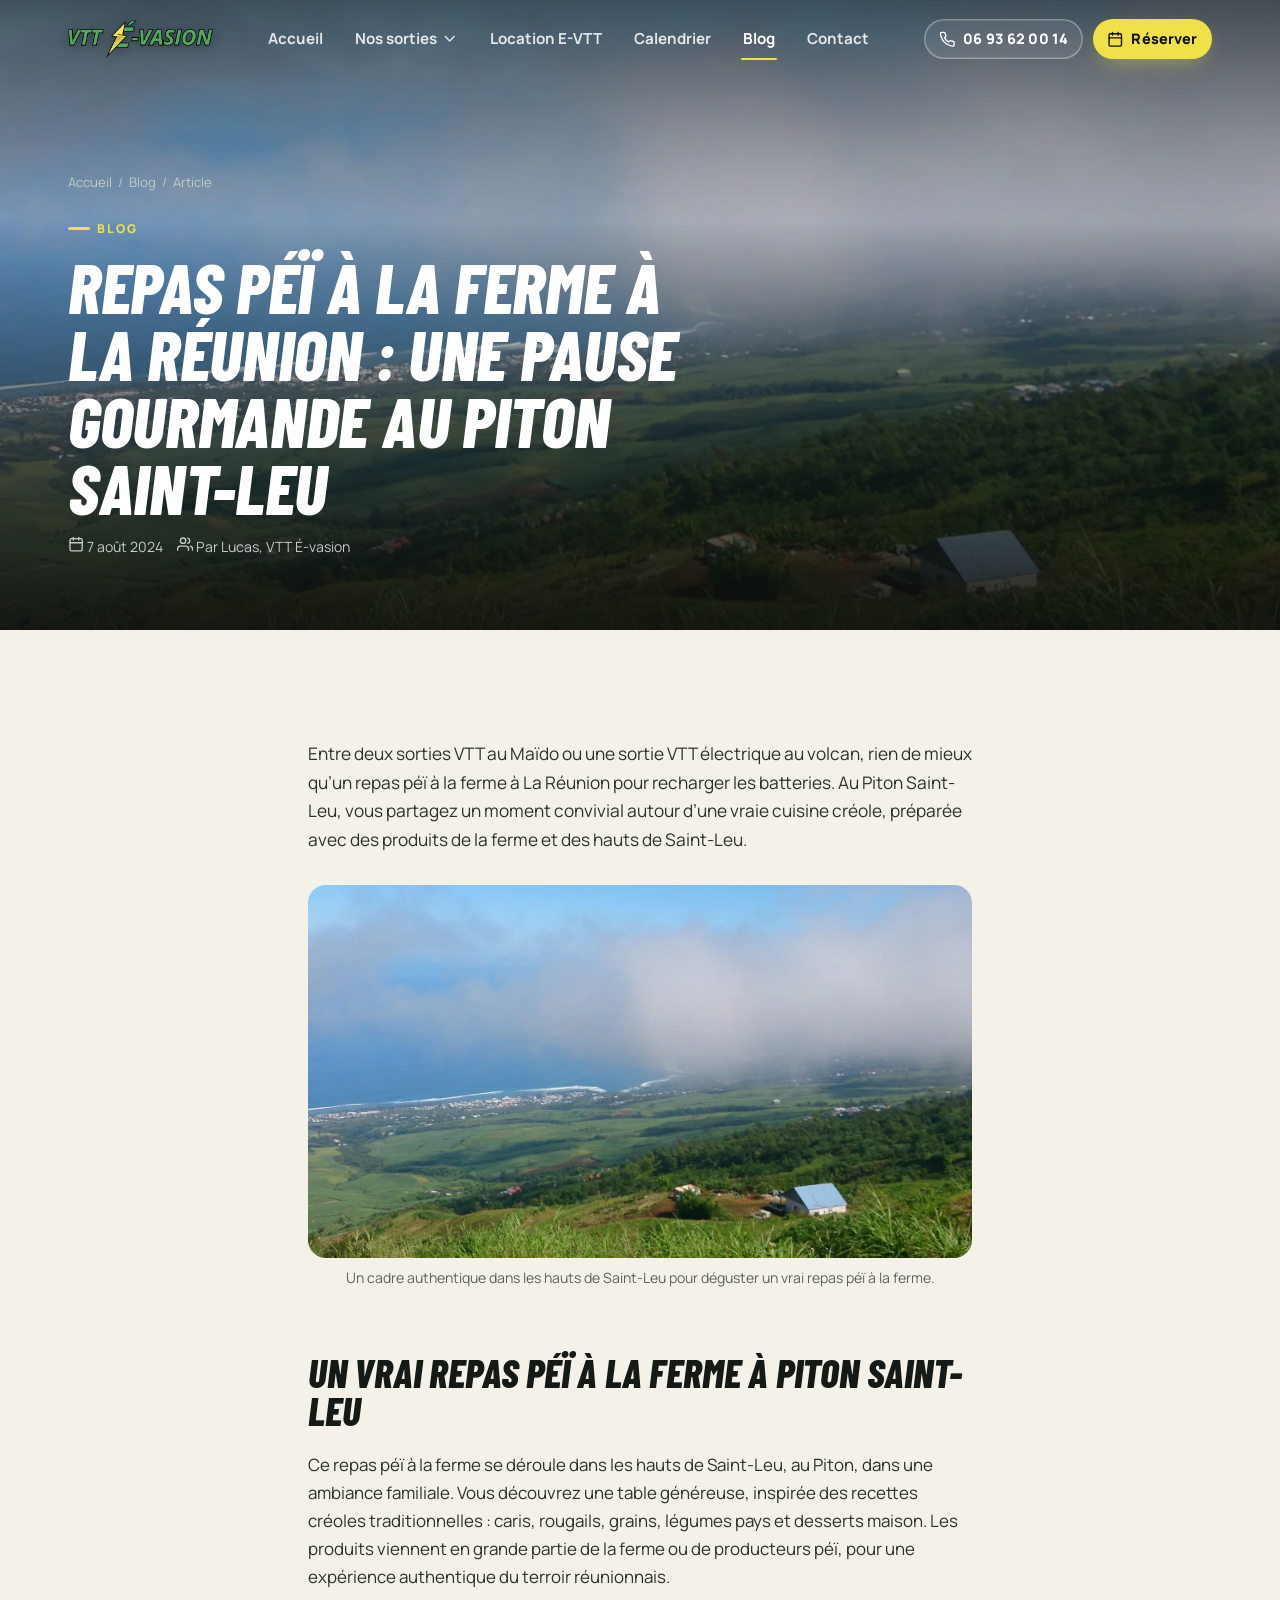
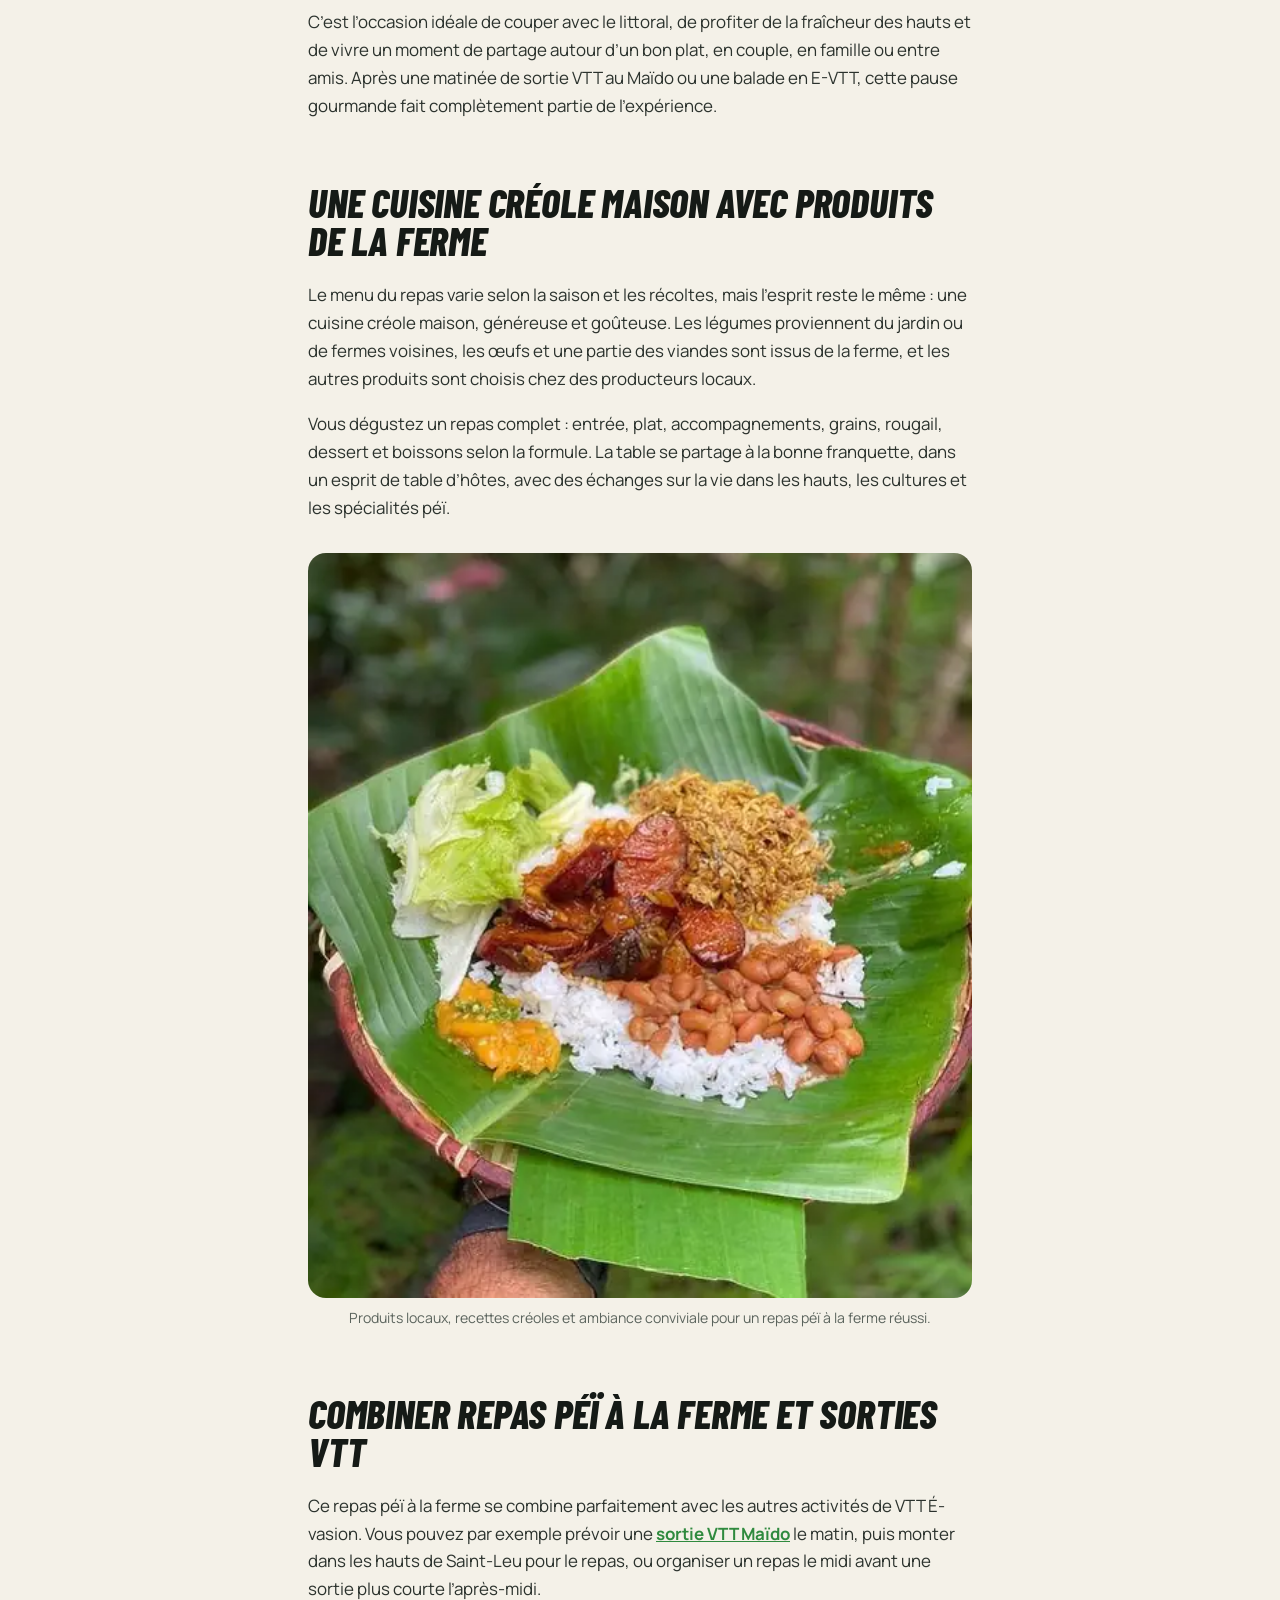
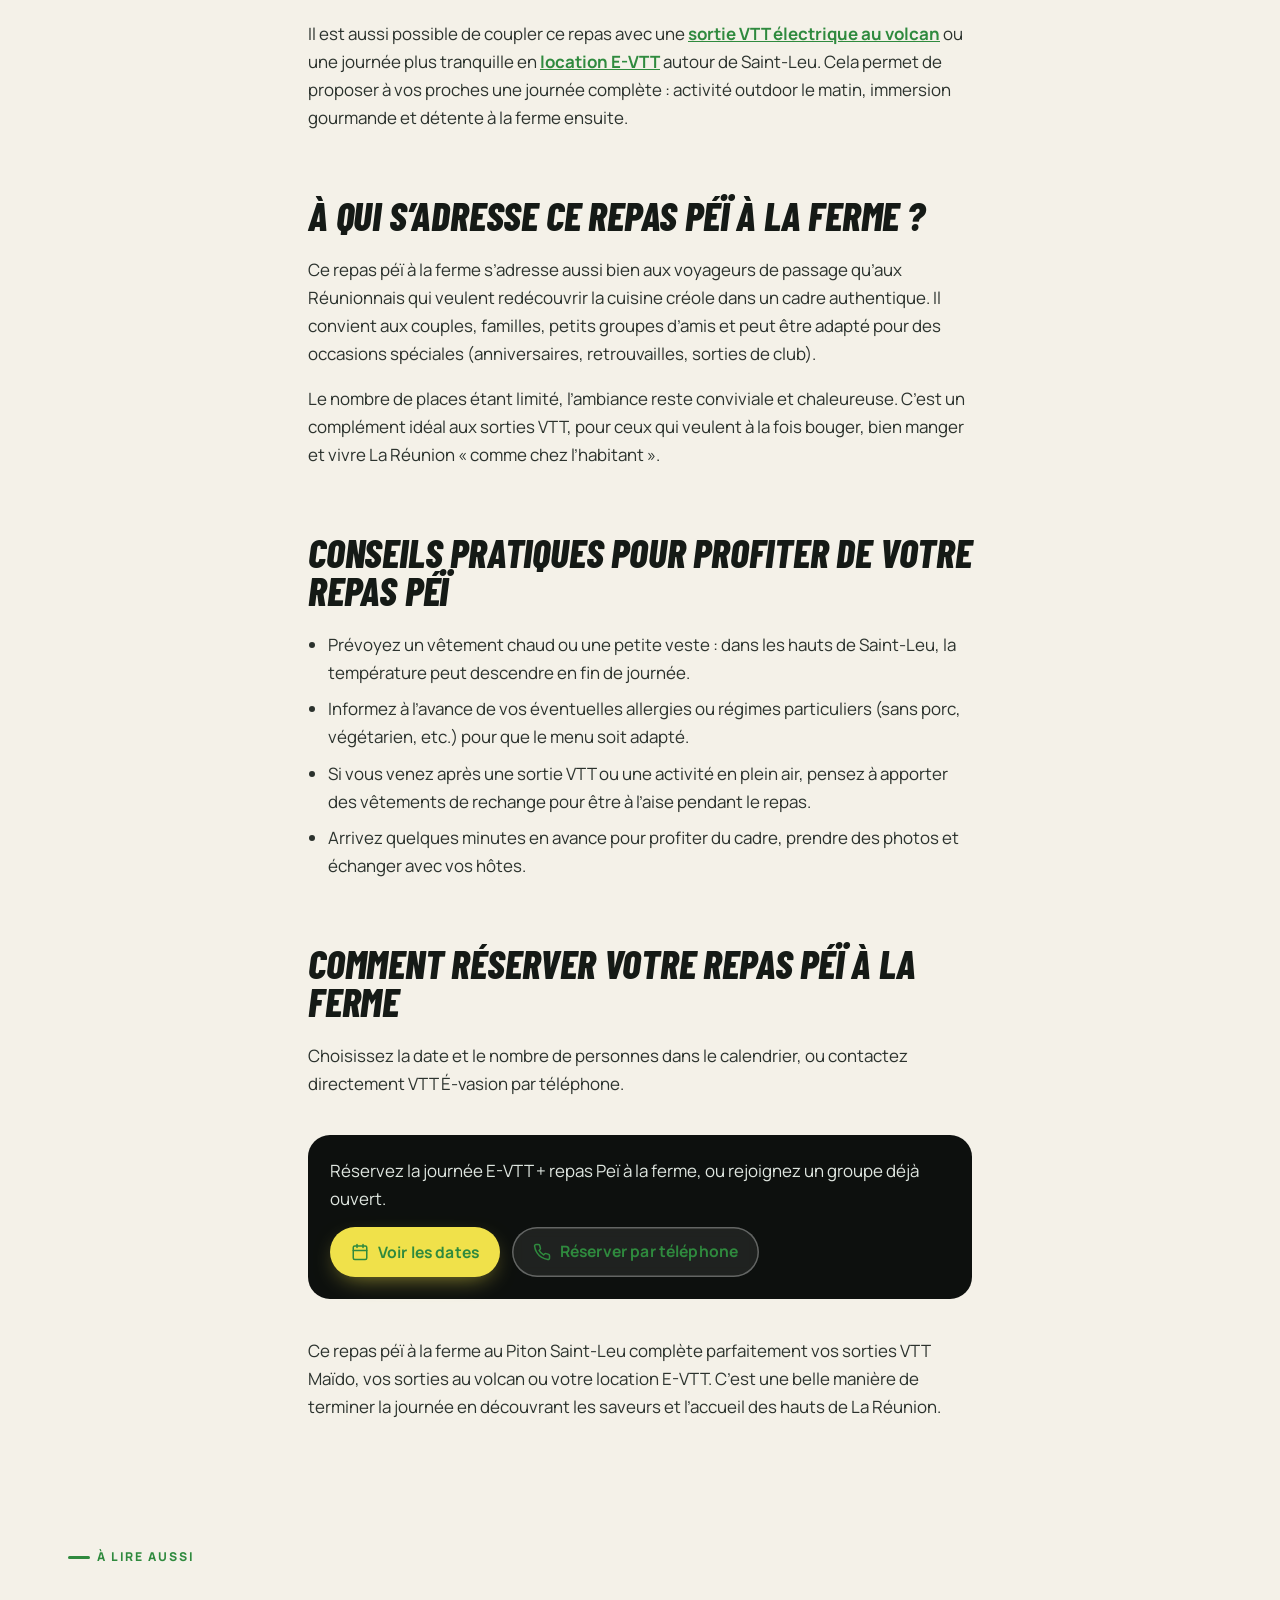
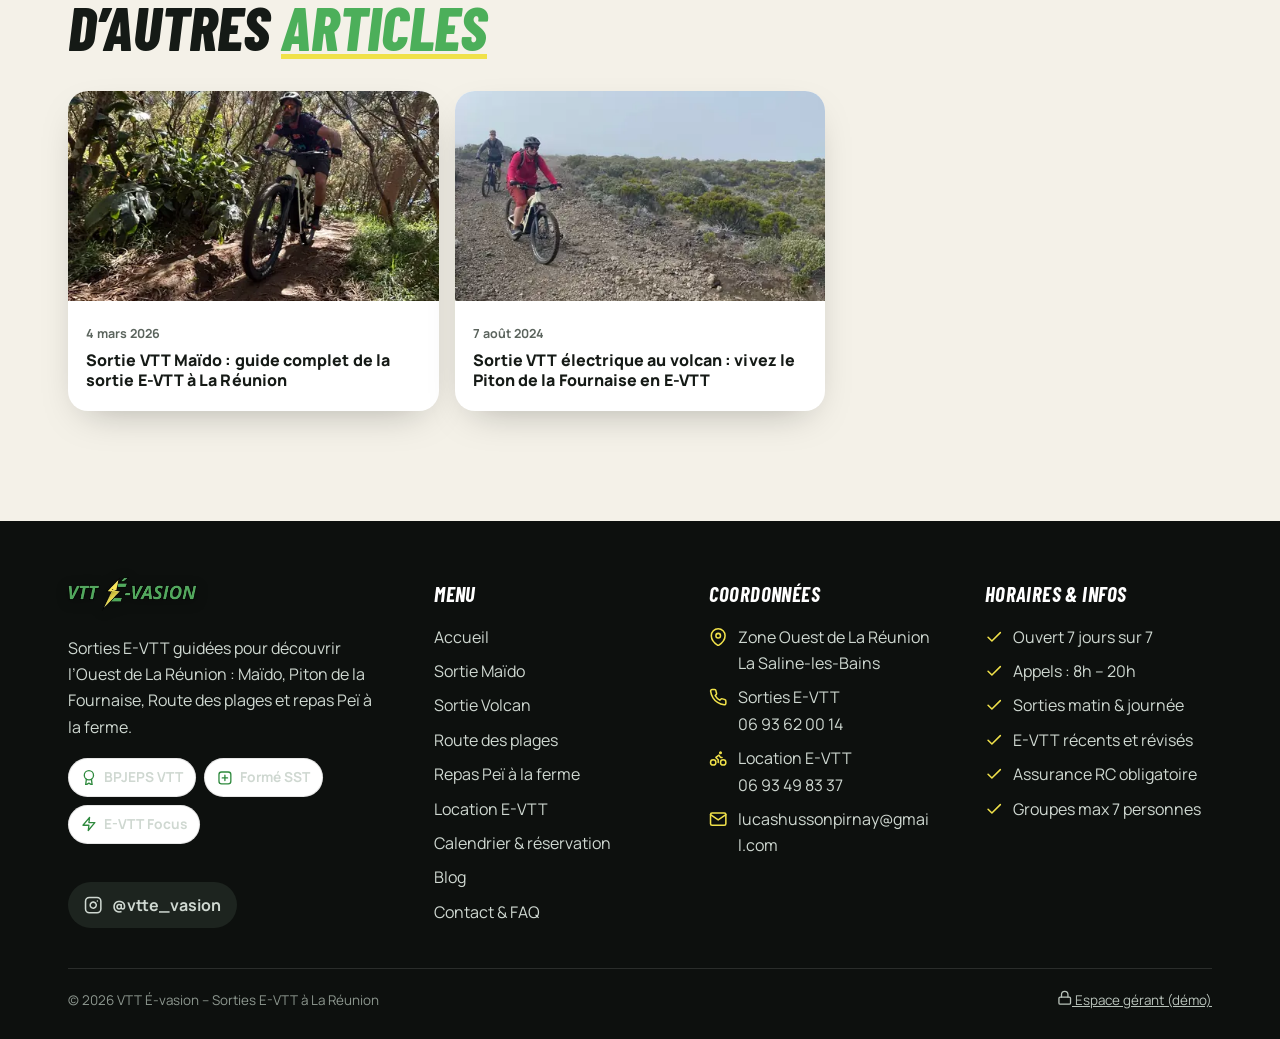
==== commit 542b574a: "Animations : site plus vivant - Titre du héros mot à mot, apparitions en cascade, compteurs, photos " ====
--- a/blog-repas-pei-ferme-piton-saint-leu.html
+++ b/blog-repas-pei-ferme-piton-saint-leu.html
@@ -17,8 +17,8 @@
 <link rel="preconnect" href="https://fonts.googleapis.com">
 <link rel="preconnect" href="https://fonts.gstatic.com" crossorigin>
 <link href="https://fonts.googleapis.com/css2?family=Barlow+Condensed:ital,wght@0,700;1,700;1,800&family=Manrope:wght@400;500;600;700;800&display=swap" rel="stylesheet">
-<link rel="stylesheet" href="assets/css/style.css?v=4b88814d">
-
+<link rel="stylesheet" href="assets/css/style.css?v=8d14a8b3">
+<script>(function(d){if(!matchMedia('(prefers-reduced-motion: reduce)').matches){d.classList.add('js-motion');setTimeout(function(){if(!window.__motion)d.classList.remove('js-motion')},3000)}})(document.documentElement)</script>
 </head>
 <body>
 <a class="skip" href="#main">Aller au contenu</a>
@@ -178,7 +178,8 @@
 </div>
 <script src="assets/js/data.js?v=3d46b8d7"></script>
 <script src="assets/js/store.js?v=19b1332c"></script>
-<script src="assets/js/site.js?v=c726b8c1"></script>
+<script src="assets/js/site.js?v=2cfcd479"></script>
+<script src="assets/js/motion.js?v=d5304794"></script>
 
 </body>
 </html>
--- a/assets/css/style.css
+++ b/assets/css/style.css
@@ -412,13 +412,161 @@
 .foot-bottom { margin-top: 40px; padding-top: 20px; border-top: 1px solid var(--ink-line); display: flex; flex-wrap: wrap; gap: 10px 20px; justify-content: space-between; font-size: .84rem; color: #8d978f; }
 .foot-bottom a { color: #b9c3bb; }
 
-/* ---------- Apparition au défilement ---------- */
-.reveal { opacity: 0; transform: translateY(26px); transition: opacity .7s ease, transform .7s ease; }
-.reveal.in { opacity: 1; transform: none; }
+/* =================== Animations =================== */
+:root { --ease-out: cubic-bezier(.2, .75, .2, 1); --ease-spring: cubic-bezier(.34, 1.56, .64, 1); }
+
+/* Transitions douces entre les pages (navigateurs récents) */
+@view-transition { navigation: auto; }
+::view-transition-old(root) { animation: vtOut .22s ease both; }
+::view-transition-new(root) { animation: vtIn .4s var(--ease-out) both; }
+@keyframes vtOut { to { opacity: 0; transform: translateY(-8px); } }
+@keyframes vtIn { from { opacity: 0; transform: translateY(16px); } }
+.site-header { view-transition-name: site-header; }
+.mobile-bar { view-transition-name: mobile-bar; }
+
+/* Barre de progression de lecture */
+.scroll-progress { position: fixed; top: 0; left: 0; right: 0; height: 3px; z-index: 80; pointer-events: none; }
+.scroll-progress i { display: block; height: 100%; background: linear-gradient(90deg, var(--green), var(--volt)); transform-origin: 0 50%; transform: scaleX(0); }
+
+/* En-tête qui se rétracte quand on descend */
+.site-header.is-hidden { transform: translateY(-100%); }
+
+/* Héros : mots du titre puis le reste en cascade */
+.js-motion :is(.hero, .page-hero) :is(.crumbs, .eyebrow, .lead, .post-meta, .btn-row, .chips, .steps > li, .hero-stats > div) { opacity: 0; }
+.js-motion :is(.hero, .page-hero) h1 .w { display: inline-block; opacity: 0; }
+.ready h1 .w { animation: wordIn .9s var(--ease-out) both; animation-delay: calc(.12s + var(--w) * .07s); }
+.ready :is(.crumbs, .eyebrow, .lead, .post-meta, .btn-row, .chips, .steps > li) { animation: riseIn .8s var(--ease-out) both; animation-delay: var(--d, 0s); }
+.ready .hero-stats > div { animation: riseIn .8s var(--ease-out) var(--d, 0s) both, float 6s ease-in-out calc(var(--d, 0s) + 1s) infinite; }
+.hero-stats > div:nth-child(2) { animation-duration: .8s, 7s !important; }
+.hero-stats > div:nth-child(3) { animation-duration: .8s, 5.4s !important; }
+@keyframes wordIn { from { opacity: 0; transform: translateY(.55em) rotate(4deg) skewX(-8deg); filter: blur(4px); } to { opacity: 1; transform: none; filter: none; } }
+@keyframes riseIn { from { opacity: 0; transform: translateY(22px); } to { opacity: 1; transform: none; } }
+@keyframes float { 0%, 100% { transform: translateY(0); } 50% { transform: translateY(-6px); } }
+
+/* Mots mis en avant : trait qui se dessine sous le texte */
+.hl { background-image: linear-gradient(var(--volt), var(--volt)); background-repeat: no-repeat; background-position: 0 96%; background-size: 0% .09em; transition: background-size 1s cubic-bezier(.7, 0, .2, 1) .45s; }
+.dark .hl, .dark-2 .hl, .page-hero .hl, .cta .hl, .groups-wrap .hl, .hero .hl { background-image: linear-gradient(var(--green), var(--green)); }
+:is(.in, .ready) .hl, .hl.in { background-size: 100% .09em; }
+.ready h1 .hl { transition-delay: 1.1s; }
+
+/* Apparitions au défilement */
+.js-motion :is(.reveal, .section-head > *, .rail > *, .posts > *, .highlights > *, .infos > *, .prices > *, .photo-grid > *, .masonry > *, .checks > li, .groups-list > *, .mini-groups > *, .faq > *, .contact-cards > *, .cta-phones > *, .foot-grid > *, .facts > *, .og-list > *, .day-stack > *, .sheet-card, .min-note, .post-cta, .prose > *, .split > div > h2, .bk-main, .bk-day, .demo-note, .trail):not(.in) { opacity: 0; transform: translateY(30px); }
+.js-motion .facts > *:not(.in) { transform: translateY(24px) scale(.94); }
+.js-motion .checks > li:not(.in) { transform: translateX(-18px); }
+.js-motion :is(.masonry, .photo-grid) > *:not(.in) { transform: translateY(36px) scale(.96); }
+:is(.reveal, .section-head > *, .rail > *, .posts > *, .highlights > *, .infos > *, .prices > *, .photo-grid > *, .masonry > *, .checks > li, .groups-list > *, .mini-groups > *, .faq > *, .contact-cards > *, .cta-phones > *, .foot-grid > *, .facts > *, .og-list > *, .day-stack > *, .sheet-card, .min-note, .post-cta, .prose > *, .split > div > h2, .bk-main, .bk-day, .demo-note, .trail) {
+  transition: opacity .85s var(--ease-out), transform .85s var(--ease-out), box-shadow .3s, background-color .2s;
+}
+
+/* Images qui se dévoilent (rideau) */
+.js-motion :is(.media-frame, .stack-img):not(.in) { opacity: 1; transform: none; }
+.media-frame, .stack-img img, .cta { transition: clip-path 1.2s cubic-bezier(.7, 0, .2, 1), opacity .8s, transform 1s var(--ease-out); }
+.js-motion .media-frame:not(.in) { clip-path: inset(100% 0 0 0 round 26px); }
+.media-frame.in { clip-path: inset(0 0 0 0 round 26px); }
+.media-frame img { transition: transform 1.6s var(--ease-out); }
+.js-motion .media-frame:not(.in) img { transform: scale(1.3); }
+.js-motion .stack-img:not(.in) img { clip-path: inset(100% 0 0 0 round 20px); transform: translateY(30px); }
+.stack-img.in img { clip-path: inset(0 0 0 0 round 20px); }
+.stack-img.in img:last-of-type { transition-delay: .2s; }
+.js-motion .stack-img:not(.in) .avail { opacity: 0; transform: translate(-50%, 20px) scale(.8); }
+.stack-img .avail { transition: opacity .5s .9s, transform .6s var(--ease-spring) .9s; }
+.js-motion .cta:not(.in) { opacity: 0; transform: scale(.94); }
+.js-motion .media-badge { transition: transform .7s var(--ease-spring) .8s, opacity .4s .8s; }
+.js-motion .media-frame:not(.in) .media-badge { opacity: 0; transform: translateY(20px) rotate(-6deg) scale(.8); }
+
+/* Cartes inclinables + reflet */
+.trip.is-tilt, .price-card.is-tilt, .post-card.is-tilt, .group-card.is-tilt { transition: transform .12s linear, box-shadow .3s; }
+.trip::after { content: ""; position: absolute; inset: 0; z-index: -1; opacity: 0; transition: opacity .3s; background: radial-gradient(circle at var(--mx, 50%) var(--my, 30%), rgba(255, 255, 255, .22), transparent 55%); pointer-events: none; }
+.trip.is-tilt::after { opacity: 1; }
+.trip:hover { box-shadow: 0 30px 60px -25px rgba(13, 16, 14, .6); }
+
+/* Reflet qui balaie les boutons jaunes */
+.btn-volt { position: relative; overflow: hidden; isolation: isolate; }
+.btn-volt::after { content: ""; position: absolute; inset: -2px; z-index: -1; background: linear-gradient(105deg, transparent 30%, rgba(255, 255, 255, .75) 48%, transparent 66%); transform: translateX(-130%); pointer-events: none; }
+.btn-volt:hover::after { transition: transform .75s ease; transform: translateX(130%); }
+.hero .btn-volt::after, .mobile-bar .btn-volt::after, .header-cta .btn-volt::after { animation: shine 5s ease-in-out 2.8s infinite; }
+@keyframes shine { 0%, 72% { transform: translateX(-130%); } 88%, 100% { transform: translateX(130%); } }
+.btn-volt svg, .btn-dark svg, .btn-green svg { transition: transform .3s var(--ease-spring); }
+.btn:hover svg { transform: rotate(-8deg) scale(1.12); }
+
+/* Indicateurs vivants */
+.groups-wrap .eyebrow::before { width: 9px; height: 9px; border-radius: 50%; background: var(--volt); animation: ping 1.8s ease-out infinite; }
+@keyframes ping { 0% { box-shadow: 0 0 0 0 rgba(240, 225, 74, .7); } 80%, 100% { box-shadow: 0 0 0 10px rgba(240, 225, 74, 0); } }
+.badge-need:not(.ok), .mk.need { animation: pulse 2.2s ease-in-out infinite; }
+.need:not(.ok) svg { animation: nudge 2.2s ease-in-out infinite; }
+@keyframes pulse { 0%, 100% { box-shadow: 0 0 0 0 rgba(240, 225, 74, .65); } 50% { box-shadow: 0 0 0 5px rgba(240, 225, 74, 0); } }
+@keyframes nudge { 0%, 100% { transform: none; } 50% { transform: translateX(2px) scale(1.15); } }
+.in .meter > i, .ready .meter > i, .bk-day .meter > i, .og .meter > i, .sheet .meter > i { animation: grow 1.4s var(--ease-out) .25s both; }
+@keyframes grow { from { width: 0; } }
+.phone-line .ic { transition: transform .4s var(--ease-spring); }
+.phone-line:hover .ic { transform: rotate(-12deg) scale(1.1); }
+.phone-line .ic svg { animation: ring 3.5s ease-in-out 2s infinite; }
+@keyframes ring { 0%, 86%, 100% { transform: none; } 88% { transform: rotate(-14deg); } 91% { transform: rotate(12deg); } 94% { transform: rotate(-8deg); } 97% { transform: rotate(5deg); } }
+.post-card img, .group-card img { transition: transform .6s var(--ease-out); }
+.post-card:hover img, .group-card:hover img { transform: scale(1.08); }
+.hl-card, .info, .contact-card, .price-card { transition: transform .35s var(--ease-out), box-shadow .3s, opacity .85s var(--ease-out); }
+.hl-card:hover, .info:hover { transform: translateY(-4px); }
+.hl-card .ic, .info .ic, .sheet-row .ic { transition: transform .45s var(--ease-spring); }
+.hl-card:hover .ic, .info:hover .ic { transform: rotate(-10deg) scale(1.12); }
+
+/* Bandeaux défilants croisés */
+.tickers { position: relative; height: 112px; overflow: hidden; background: linear-gradient(var(--ink) 50%, var(--sand) 50%); }
+.tickers .ticker { position: absolute; left: -6%; right: -6%; top: 50%; }
+.tickers .t1 { transform: translateY(-62%) rotate(-3deg); z-index: 2; box-shadow: 0 10px 30px -12px rgba(0, 0, 0, .5); }
+.tickers .t2 { transform: translateY(-38%) rotate(2.4deg); background: var(--green); }
+.tickers .t2 .ticker-track { animation-direction: reverse; animation-duration: 46s; }
+.tickers .t2 span::after { background: var(--volt); }
+
+/* Parcours qui se trace au défilement */
+.trail { margin: -10px 0 26px; }
+.trail svg { width: 100%; height: auto; display: block; overflow: visible; }
+.trail .trail-ghost { fill: none; stroke: #d9d2c0; stroke-width: 3; stroke-dasharray: 2 10; stroke-linecap: round; }
+.trail .trail-line { fill: none; stroke: var(--green); stroke-width: 4; stroke-linecap: round; }
+.trail .trail-d { display: none; }
+.trail .trail-rider circle { fill: var(--volt); stroke: var(--ink); stroke-width: 3; }
+.trail .trail-rider use { color: var(--ink); }
+.trail .trail-pennant { fill: #fff; transition: fill .4s; }
+.trail svg.done .trail-pennant { fill: var(--volt); animation: wave 1.2s ease-in-out infinite; transform-origin: 0 -28px; }
+@keyframes wave { 0%, 100% { transform: skewY(0); } 50% { transform: skewY(-8deg) scaleX(.9); } }
+.trail text { font-family: var(--font-display); font-style: italic; font-weight: 800; font-size: 19px; text-transform: uppercase; fill: var(--muted); letter-spacing: .04em; }
+.trail .trail-stop circle { fill: var(--sand); stroke: #c9c1ad; stroke-width: 3; transition: fill .3s, stroke .3s; }
+.trail .trail-stop text { font-size: 17px; opacity: .55; transition: opacity .3s, fill .3s; }
+.trail .trail-stop.on circle { fill: var(--green); stroke: var(--ink); animation: stopPop .5s var(--ease-spring); }
+.trail .trail-stop.on text { opacity: 1; fill: var(--ink); }
+@keyframes stopPop { 50% { r: 11; } }
+.trail-m .trail-stop text { display: none; }
+@media (min-width: 768px) {
+  .trail .trail-m { display: none; }
+  .trail .trail-d { display: block; }
+}
+
+/* Indice de défilement (bureau) */
+.scroll-cue { display: none; }
+@media (min-width: 1024px) {
+  .scroll-cue { position: absolute; left: 50%; bottom: 26px; z-index: 3; display: grid; justify-items: center; gap: 8px; transform: translateX(-50%); color: #cfd8d1; font-size: .72rem; font-weight: 800; letter-spacing: .2em; text-transform: uppercase; text-decoration: none; }
+  .scroll-cue i { width: 24px; height: 38px; border-radius: 14px; box-shadow: inset 0 0 0 2px rgba(255, 255, 255, .55); position: relative; }
+  .scroll-cue i::after { content: ""; position: absolute; left: 50%; top: 8px; width: 4px; height: 8px; margin-left: -2px; border-radius: 4px; background: var(--volt); animation: wheel 1.8s ease-in-out infinite; }
+  .tickers { height: 150px; }
+}
+@keyframes wheel { 0% { opacity: 0; transform: translateY(0); } 30% { opacity: 1; } 100% { opacity: 0; transform: translateY(12px); } }
+
+/* Menu mobile : liens en cascade */
+.menu.open nav a, .menu.open .menu-foot .btn { animation: menuIn .55s var(--ease-out) both; animation-delay: calc(.05s + var(--i, 0) * .035s); }
+@keyframes menuIn { from { opacity: 0; transform: translateX(28px); } }
+.burger svg { transition: transform .35s var(--ease-spring); }
+.burger:hover svg { transform: scale(1.12); }
+
+/* Barre mobile et visionneuse */
+.mobile-bar { animation: barIn .7s var(--ease-out) .9s both; }
+@keyframes barIn { from { transform: translateY(110%); } }
+.lightbox.open figure { animation: lbIn .45s var(--ease-out); }
+@keyframes lbIn { from { opacity: 0; transform: scale(.92); } }
+.faq details[open] p { animation: riseIn .45s var(--ease-out); }
+
 @media (prefers-reduced-motion: reduce) {
   *, *::before, *::after { animation-duration: .01ms !important; animation-iteration-count: 1 !important; transition-duration: .01ms !important; scroll-behavior: auto !important; }
-  .reveal { opacity: 1; transform: none; }
   .hero-media img:not(:first-child) { display: none; }
+  .hl { background-size: 100% .09em; }
 }
 
 /* ---------- Tablette ---------- */
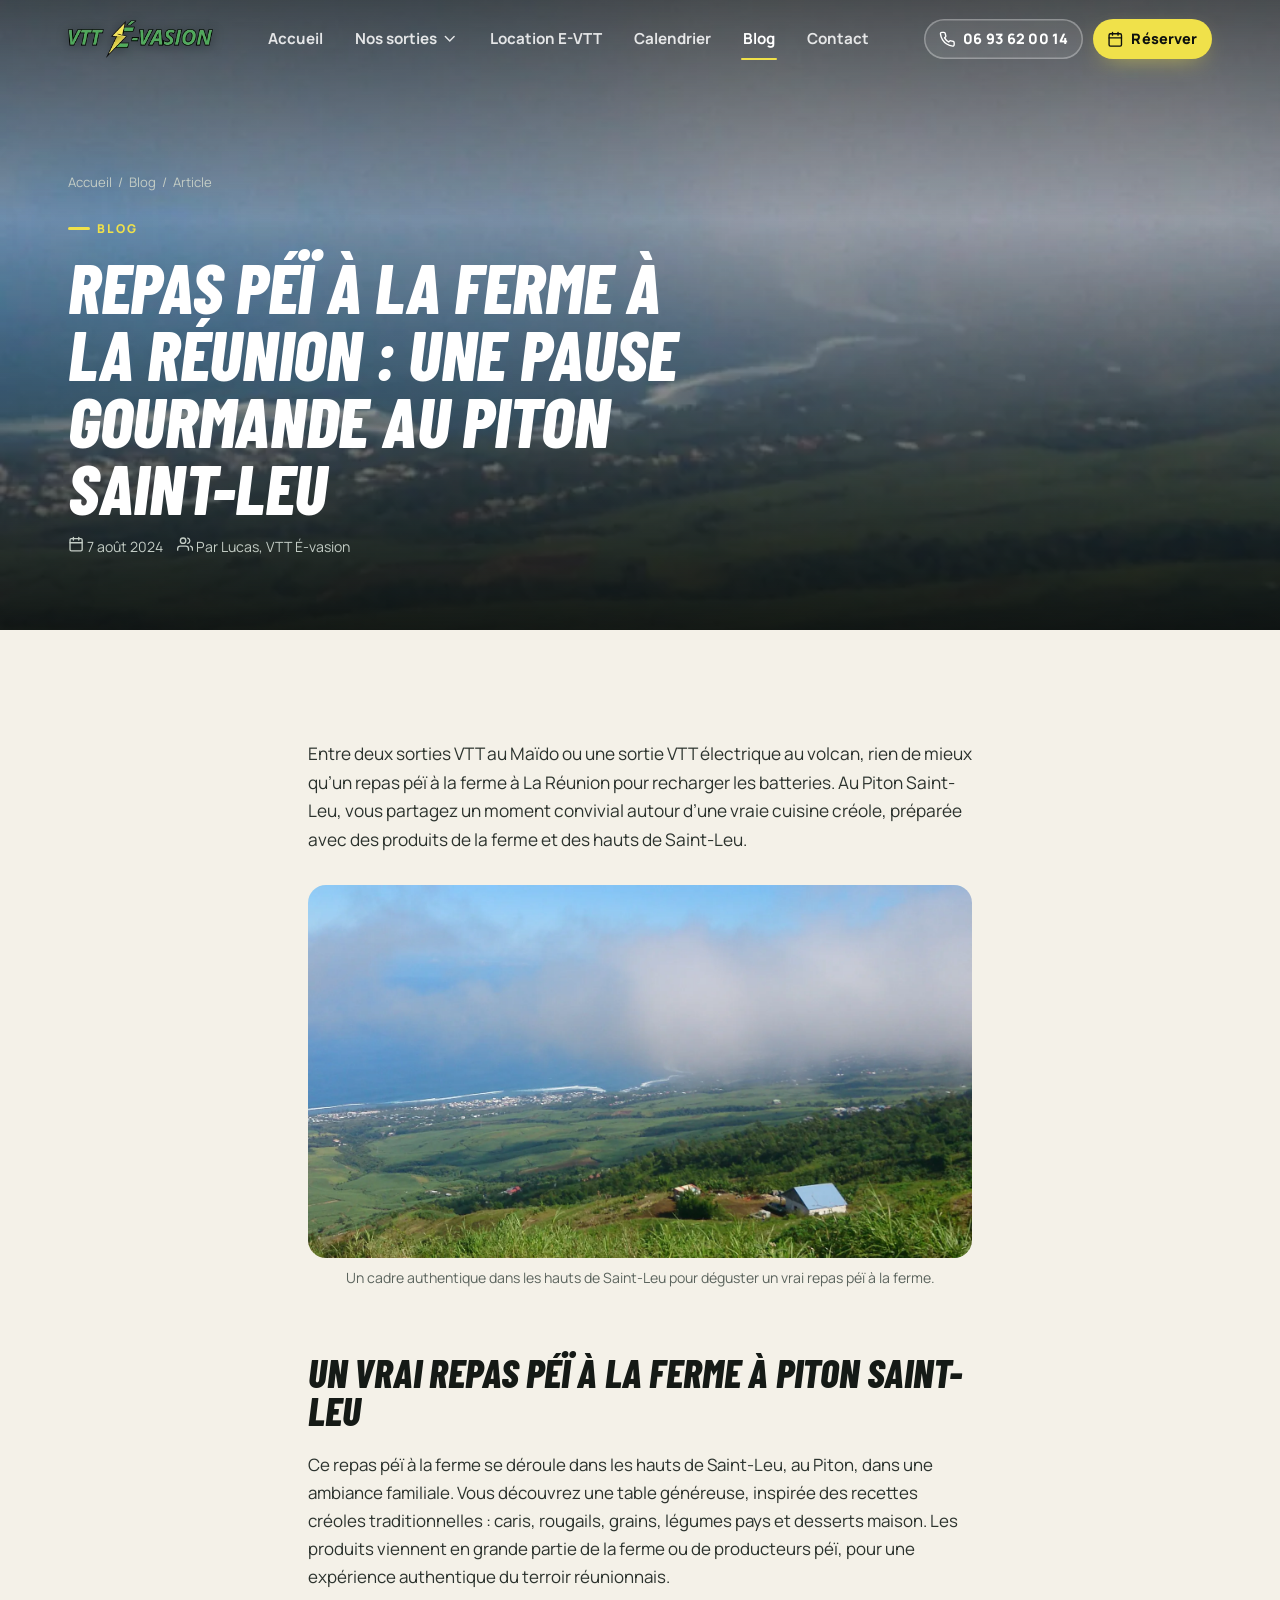
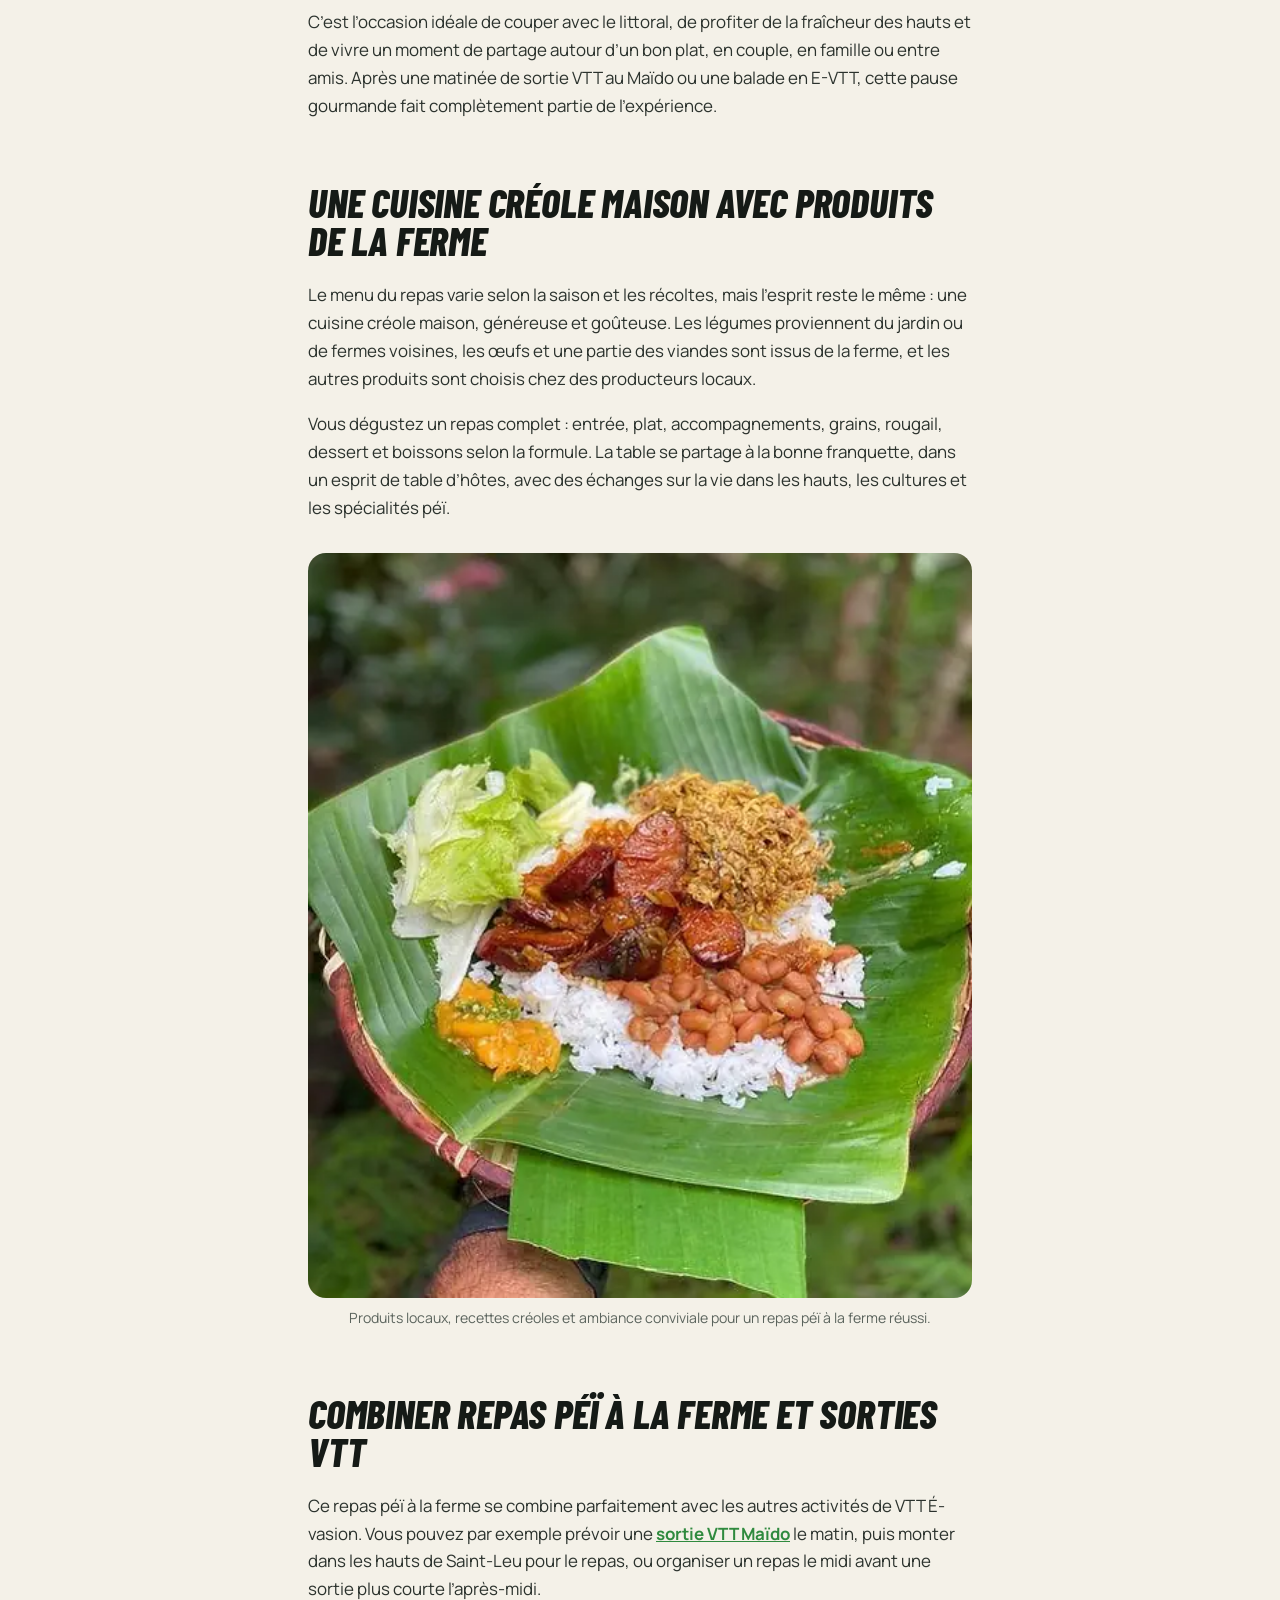
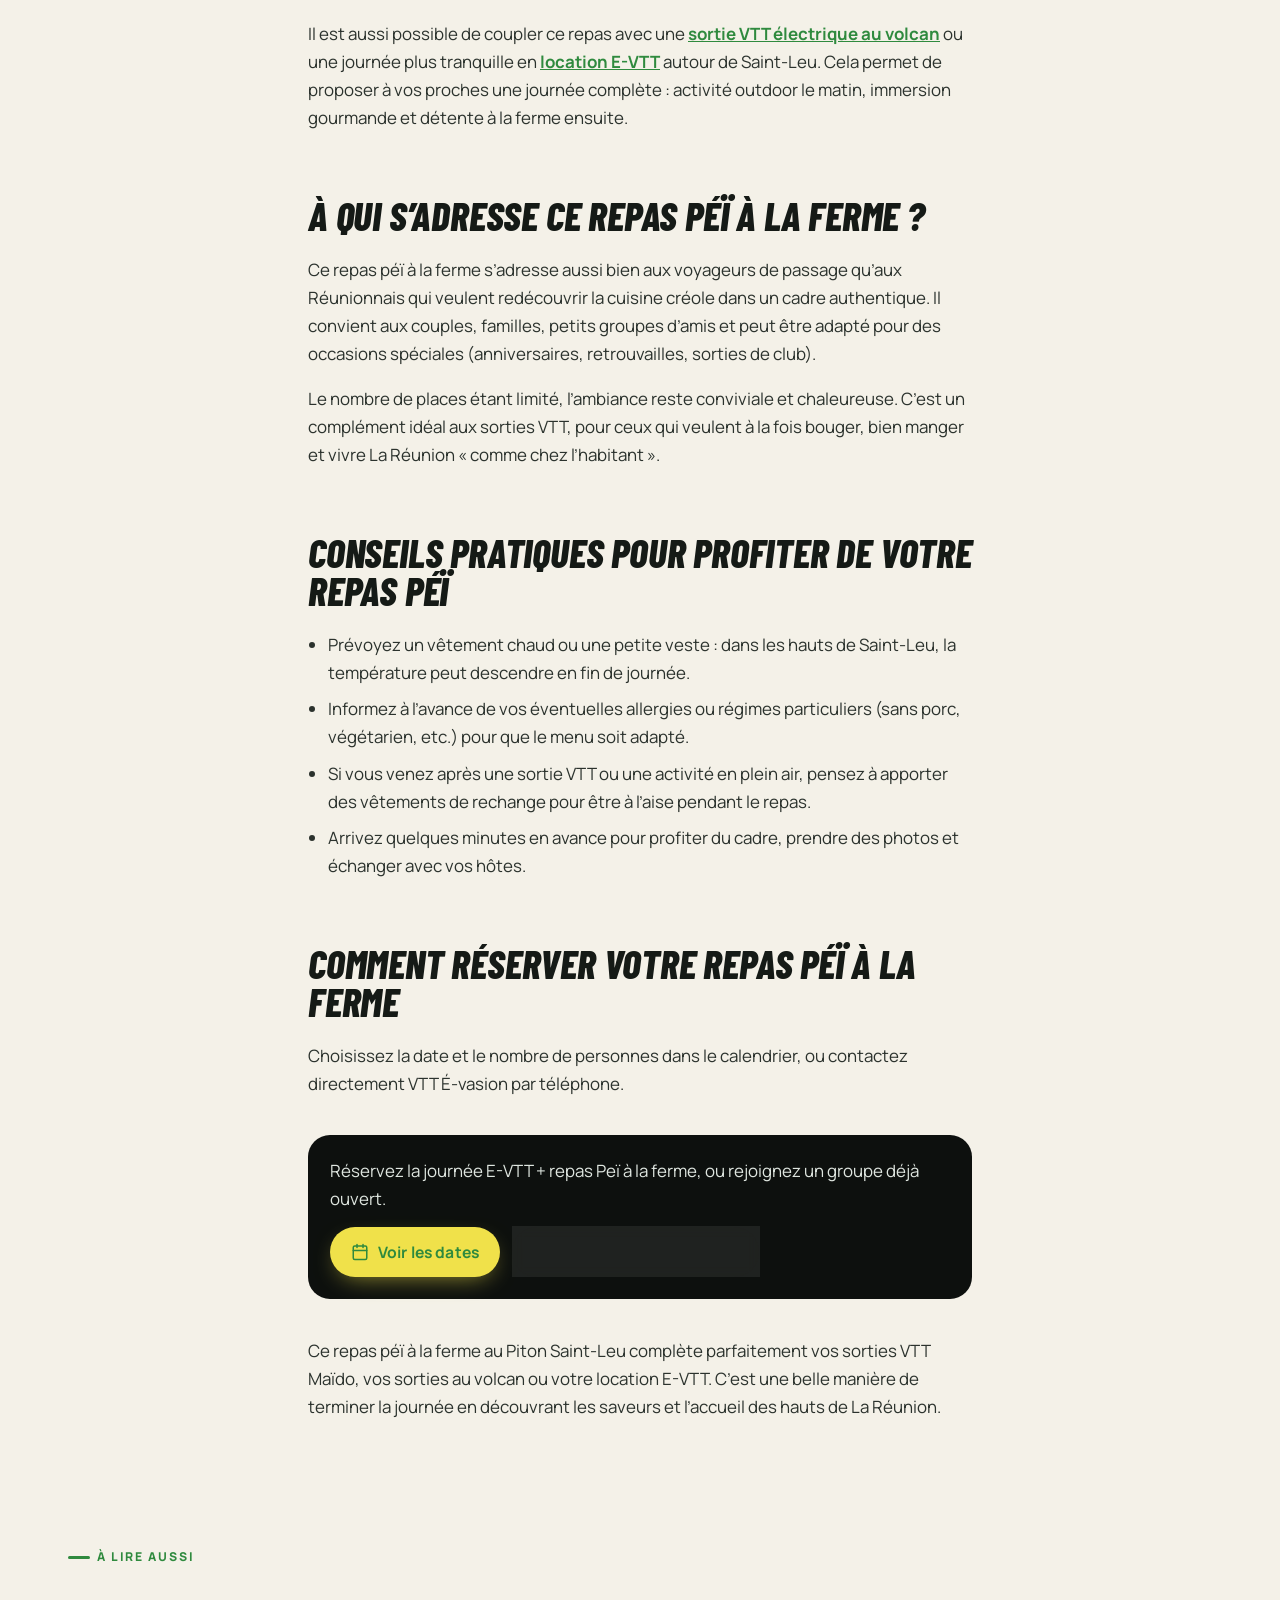
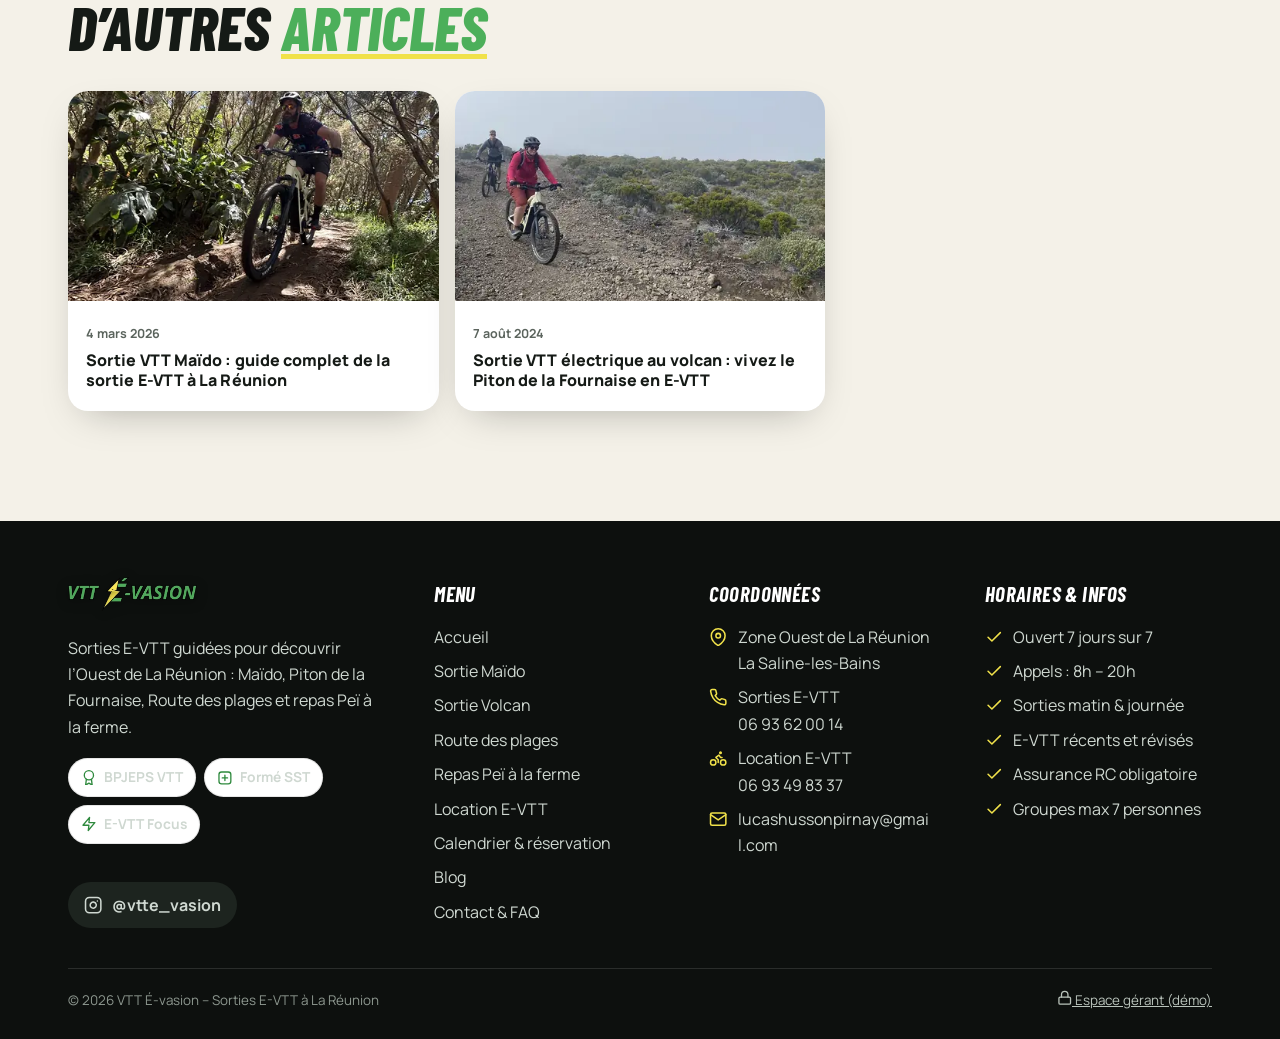
==== commit 243ff774: "Photos plus nettes, photo de Lucas, nouveau bloc final de réservation - Photos regénérées depuis les" ====
--- a/blog-repas-pei-ferme-piton-saint-leu.html
+++ b/blog-repas-pei-ferme-piton-saint-leu.html
@@ -17,7 +17,7 @@
 <link rel="preconnect" href="https://fonts.googleapis.com">
 <link rel="preconnect" href="https://fonts.gstatic.com" crossorigin>
 <link href="https://fonts.googleapis.com/css2?family=Barlow+Condensed:ital,wght@0,700;1,700;1,800&family=Manrope:wght@400;500;600;700;800&display=swap" rel="stylesheet">
-<link rel="stylesheet" href="assets/css/style.css?v=8d14a8b3">
+<link rel="stylesheet" href="assets/css/style.css?v=4cf95202">
 <script>(function(d){if(!matchMedia('(prefers-reduced-motion: reduce)').matches){d.classList.add('js-motion');setTimeout(function(){if(!window.__motion)d.classList.remove('js-motion')},3000)}})(document.documentElement)</script>
 </head>
 <body>
@@ -69,7 +69,7 @@
 <main id="main">
 
 <section class="page-hero has-img" style="min-height:70svh">
-  <img src="assets/img/ferme-saint-leu-vue-960.webp" srcset="assets/img/ferme-saint-leu-vue-480.webp 480w, assets/img/ferme-saint-leu-vue-960.webp 960w, assets/img/ferme-saint-leu-vue-1600.webp 1600w" sizes="100vw" width="1600" height="899" alt="Vue depuis les hauts de Saint-Leu, La Réunion" fetchpriority="high" class="ph-img">
+  <picture><source media="(max-width: 767px) and (orientation: portrait)" srcset="assets/img/ferme-saint-leu-vue-m.webp"><img src="assets/img/ferme-saint-leu-vue-960.webp" srcset="assets/img/ferme-saint-leu-vue-480.webp 480w, assets/img/ferme-saint-leu-vue-960.webp 960w, assets/img/ferme-saint-leu-vue-1600.webp 1600w, assets/img/ferme-saint-leu-vue-2400.webp 2400w" sizes="100vw" width="2560" height="1439" alt="Vue depuis les hauts de Saint-Leu, La Réunion" fetchpriority="high" class="ph-img"></picture>
   <div class="container inner">
     <nav class="crumbs" aria-label="Fil d’Ariane"><a href="index.html">Accueil</a> / <a href="blog.html">Blog</a> / <span>Article</span></nav>
     <span class="eyebrow">Blog</span>
@@ -81,7 +81,7 @@
   <article class="container prose">
     
 <p class="lead">Entre deux sorties VTT au Maïdo ou une sortie VTT électrique au volcan, rien de mieux qu’un repas péï à la ferme à La Réunion pour recharger les batteries. Au Piton Saint-Leu, vous partagez un moment convivial autour d’une vraie cuisine créole, préparée avec des produits de la ferme et des hauts de Saint-Leu.</p>
-<figure><img src="assets/img/ferme-saint-leu-vue-960.webp" srcset="assets/img/ferme-saint-leu-vue-480.webp 480w, assets/img/ferme-saint-leu-vue-960.webp 960w, assets/img/ferme-saint-leu-vue-1600.webp 1600w" sizes="(min-width:760px) 720px, 100vw" width="1600" height="899" alt="Repas péï à la ferme à Piton Saint-Leu, dans les hauts de Saint-Leu" loading="lazy" decoding="async"><figcaption>Un cadre authentique dans les hauts de Saint-Leu pour déguster un vrai repas péï à la ferme.</figcaption></figure>
+<figure><img src="assets/img/ferme-saint-leu-vue-960.webp" srcset="assets/img/ferme-saint-leu-vue-480.webp 480w, assets/img/ferme-saint-leu-vue-960.webp 960w, assets/img/ferme-saint-leu-vue-1600.webp 1600w, assets/img/ferme-saint-leu-vue-2400.webp 2400w" sizes="(min-width:760px) 720px, 100vw" width="2560" height="1439" alt="Repas péï à la ferme à Piton Saint-Leu, dans les hauts de Saint-Leu" loading="lazy" decoding="async"><figcaption>Un cadre authentique dans les hauts de Saint-Leu pour déguster un vrai repas péï à la ferme.</figcaption></figure>
 <h2>Un vrai repas péï à la ferme à Piton Saint-Leu</h2>
 <p>Ce repas péï à la ferme se déroule dans les hauts de Saint-Leu, au Piton, dans une ambiance familiale. Vous découvrez une table généreuse, inspirée des recettes créoles traditionnelles : caris, rougails, grains, légumes pays et desserts maison. Les produits viennent en grande partie de la ferme ou de producteurs péï, pour une expérience authentique du terroir réunionnais.</p>
 <p>C’est l’occasion idéale de couper avec le littoral, de profiter de la fraîcheur des hauts et de vivre un moment de partage autour d’un bon plat, en couple, en famille ou entre amis. Après une matinée de sortie VTT au Maïdo ou une balade en E-VTT, cette pause gourmande fait complètement partie de l’expérience.</p>
@@ -114,7 +114,7 @@
 <section class="section" style="padding-top:0">
   <div class="container">
     <div class="section-head"><span class="eyebrow">À lire aussi</span><h2>D’autres <span class="hl">articles</span></h2></div>
-    <div class="posts"><a class="post-card reveal" href="blog-sortie-vtt-maido.html"><img src="assets/img/maido-sentier-960.webp" srcset="assets/img/maido-sentier-480.webp 480w, assets/img/maido-sentier-960.webp 960w" sizes="(min-width:640px) 33vw, 110px" width="1600" height="2133" alt="Sortie VTT Maïdo : guide complet de la sortie E-VTT à La Réunion" loading="lazy" decoding="async"><div><time datetime="2026-03-04">4 mars 2026</time><h3>Sortie VTT Maïdo : guide complet de la sortie E-VTT à La Réunion</h3></div></a><a class="post-card reveal" href="blog-sortie-vtt-electrique-volcan.html"><img src="assets/img/volcan-groupe-960.webp" srcset="assets/img/volcan-groupe-480.webp 480w, assets/img/volcan-groupe-960.webp 960w" sizes="(min-width:640px) 33vw, 110px" width="1600" height="2133" alt="Sortie VTT électrique au volcan : vivez le Piton de la Fournaise en E-VTT" loading="lazy" decoding="async"><div><time datetime="2024-08-07">7 août 2024</time><h3>Sortie VTT électrique au volcan : vivez le Piton de la Fournaise en E-VTT</h3></div></a></div>
+    <div class="posts"><a class="post-card reveal" href="blog-sortie-vtt-maido.html"><img src="assets/img/maido-sentier-960.webp" srcset="assets/img/maido-sentier-480.webp 480w, assets/img/maido-sentier-960.webp 960w, assets/img/maido-sentier-1600.webp 1600w" sizes="(min-width:640px) 33vw, 110px" width="1920" height="2560" alt="Sortie VTT Maïdo : guide complet de la sortie E-VTT à La Réunion" loading="lazy" decoding="async"><div><time datetime="2026-03-04">4 mars 2026</time><h3>Sortie VTT Maïdo : guide complet de la sortie E-VTT à La Réunion</h3></div></a><a class="post-card reveal" href="blog-sortie-vtt-electrique-volcan.html"><img src="assets/img/volcan-groupe-960.webp" srcset="assets/img/volcan-groupe-480.webp 480w, assets/img/volcan-groupe-960.webp 960w, assets/img/volcan-groupe-1600.webp 1600w" sizes="(min-width:640px) 33vw, 110px" width="1920" height="2560" alt="Sortie VTT électrique au volcan : vivez le Piton de la Fournaise en E-VTT" loading="lazy" decoding="async"><div><time datetime="2024-08-07">7 août 2024</time><h3>Sortie VTT électrique au volcan : vivez le Piton de la Fournaise en E-VTT</h3></div></a></div>
   </div>
 </section>
 
@@ -179,7 +179,7 @@
 <script src="assets/js/data.js?v=3d46b8d7"></script>
 <script src="assets/js/store.js?v=19b1332c"></script>
 <script src="assets/js/site.js?v=2cfcd479"></script>
-<script src="assets/js/motion.js?v=d5304794"></script>
+<script src="assets/js/motion.js?v=5835f713"></script>
 
 </body>
 </html>
--- a/assets/css/style.css
+++ b/assets/css/style.css
@@ -60,13 +60,13 @@
 .lead { font-size: 1.08rem; color: var(--muted); max-width: 62ch; }
 .dark .lead, .dark-2 .lead { color: var(--muted-dark); }
 .hl { color: var(--green); }
-.dark .hl, .dark-2 .hl, .page-hero .hl, .cta .hl, .groups-wrap .hl { color: var(--volt); }
+.dark .hl, .dark-2 .hl, .page-hero .hl, .final-cta .hl, .groups-wrap .hl { color: var(--volt); }
 .eyebrow {
   display: inline-flex; align-items: center; gap: .55em; margin-bottom: 14px;
   font-size: .76rem; font-weight: 800; letter-spacing: .16em; text-transform: uppercase; color: var(--green-2);
 }
 .eyebrow::before { content: ""; width: 22px; height: 3px; border-radius: 3px; background: currentColor; }
-.dark .eyebrow, .dark-2 .eyebrow, .hero .eyebrow, .page-hero .eyebrow { color: var(--volt); }
+.dark .eyebrow, .dark-2 .eyebrow, .hero .eyebrow, .page-hero .eyebrow, .final-cta .eyebrow { color: var(--volt); }
 .section-head { display: grid; gap: 16px; margin-bottom: 36px; }
 .section-head p { margin: 0; }
 
@@ -156,12 +156,12 @@
 .hero-media { position: absolute; inset: 0; z-index: -2; }
 .hero-media img { position: absolute; inset: 0; width: 100%; height: 100%; object-fit: cover; opacity: 0; animation: heroFade 24s infinite; }
 /* délai négatif : la 1re photo est déjà visible au chargement (pas d'écran noir) */
-.hero-media img:nth-child(1) { animation-delay: -1.2s; opacity: 1; }
-.hero-media img:nth-child(2) { animation-delay: 4.8s; }
-.hero-media img:nth-child(3) { animation-delay: 10.8s; }
-.hero-media img:nth-child(4) { animation-delay: 16.8s; }
+.hero-media > :nth-child(1) img, .hero-media > img:nth-child(1) { animation-delay: -1.2s; opacity: 1; }
+.hero-media > :nth-child(2) img, .hero-media > img:nth-child(2) { animation-delay: 4.8s; }
+.hero-media > :nth-child(3) img, .hero-media > img:nth-child(3) { animation-delay: 10.8s; }
+.hero-media > :nth-child(4) img, .hero-media > img:nth-child(4) { animation-delay: 16.8s; }
 @keyframes heroFade {
-  0% { opacity: 0; transform: scale(1.08); }
+  0% { opacity: 0; transform: scale(1.04); }
   4% { opacity: 1; }
   25% { opacity: 1; }
   30% { opacity: 0; transform: scale(1); }
@@ -306,12 +306,16 @@
 .post-card h3 { font-family: var(--font-body); font-weight: 800; font-size: 1rem; line-height: 1.3; margin-top: 4px; }
 
 /* ---------- Bandeau CTA ---------- */
-.cta { position: relative; overflow: hidden; color: #fff; isolation: isolate; border-radius: 28px; padding: 44px 22px; }
-.cta > img { position: absolute; inset: 0; z-index: -2; width: 100%; height: 100%; object-fit: cover; }
-.cta::before { content: ""; position: absolute; inset: 0; z-index: -1; background: linear-gradient(120deg, rgba(13, 16, 14, .94) 10%, rgba(13, 16, 14, .55)); }
-.cta h2 { max-width: 14ch; }
-.cta .lead { color: #dfe6e0; margin-top: 14px; }
-.cta .btn-row { margin-top: 24px; }
+/* Bloc final : enchaîné avec la section précédente (bord biseauté) et le pied de page */
+.final-cta { position: relative; z-index: 1; margin-top: -28px; background: var(--ink); color: #fff; overflow: hidden; clip-path: polygon(0 34px, 100% 0, 100% 100%, 0 100%); }
+.fc-media { position: relative; height: min(84vw, 470px); overflow: hidden; }
+.fc-media img { width: 100%; height: 100%; object-fit: cover; -webkit-mask-image: linear-gradient(180deg, #000 58%, transparent 100%); mask-image: linear-gradient(180deg, #000 58%, transparent 100%); }
+.fc-inner { position: relative; margin-top: -84px; padding-bottom: 64px; }
+.fc-text h2 { max-width: 14ch; text-shadow: 0 2px 24px rgba(13, 16, 14, .6); }
+.fc-text .lead { color: #dfe6e0; margin-top: 14px; }
+.fc-text .btn-row { margin-top: 24px; }
+.final-cta + .site-footer { padding-top: 8px; }
+.final-cta + .site-footer .foot-grid { padding-top: 40px; border-top: 1px solid var(--ink-line); }
 .cta-phones { display: grid; gap: 10px; margin-top: 22px; }
 .phone-line { display: flex; align-items: center; gap: 12px; padding: 12px 14px; border-radius: 16px; background: rgba(255, 255, 255, .08); box-shadow: inset 0 0 0 1px rgba(255, 255, 255, .14); text-decoration: none; }
 .phone-line .ic { width: 40px; height: 40px; border-radius: 12px; display: grid; place-items: center; background: var(--volt); color: var(--ink); flex: none; }
@@ -445,32 +449,30 @@
 
 /* Mots mis en avant : trait qui se dessine sous le texte */
 .hl { background-image: linear-gradient(var(--volt), var(--volt)); background-repeat: no-repeat; background-position: 0 96%; background-size: 0% .09em; transition: background-size 1s cubic-bezier(.7, 0, .2, 1) .45s; }
-.dark .hl, .dark-2 .hl, .page-hero .hl, .cta .hl, .groups-wrap .hl, .hero .hl { background-image: linear-gradient(var(--green), var(--green)); }
+.dark .hl, .dark-2 .hl, .page-hero .hl, .final-cta .hl, .groups-wrap .hl, .hero .hl { background-image: linear-gradient(var(--green), var(--green)); }
 :is(.in, .ready) .hl, .hl.in { background-size: 100% .09em; }
 .ready h1 .hl { transition-delay: 1.1s; }
 
 /* Apparitions au défilement */
-.js-motion :is(.reveal, .section-head > *, .rail > *, .posts > *, .highlights > *, .infos > *, .prices > *, .photo-grid > *, .masonry > *, .checks > li, .groups-list > *, .mini-groups > *, .faq > *, .contact-cards > *, .cta-phones > *, .foot-grid > *, .facts > *, .og-list > *, .day-stack > *, .sheet-card, .min-note, .post-cta, .prose > *, .split > div > h2, .bk-main, .bk-day, .demo-note, .trail):not(.in) { opacity: 0; transform: translateY(30px); }
+.js-motion :is(.reveal, .section-head > *, .rail > *, .posts > *, .highlights > *, .infos > *, .prices > *, .photo-grid > *, .masonry > *, .checks > li, .groups-list > *, .mini-groups > *, .faq > *, .contact-cards > *, .cta-phones > *, .fc-text > *, .foot-grid > *, .facts > *, .og-list > *, .day-stack > *, .sheet-card, .min-note, .post-cta, .prose > *, .split > div > h2, .bk-main, .bk-day, .demo-note, .trail):not(.in) { opacity: 0; transform: translateY(30px); }
 .js-motion .facts > *:not(.in) { transform: translateY(24px) scale(.94); }
 .js-motion .checks > li:not(.in) { transform: translateX(-18px); }
 .js-motion :is(.masonry, .photo-grid) > *:not(.in) { transform: translateY(36px) scale(.96); }
-:is(.reveal, .section-head > *, .rail > *, .posts > *, .highlights > *, .infos > *, .prices > *, .photo-grid > *, .masonry > *, .checks > li, .groups-list > *, .mini-groups > *, .faq > *, .contact-cards > *, .cta-phones > *, .foot-grid > *, .facts > *, .og-list > *, .day-stack > *, .sheet-card, .min-note, .post-cta, .prose > *, .split > div > h2, .bk-main, .bk-day, .demo-note, .trail) {
+:is(.reveal, .section-head > *, .rail > *, .posts > *, .highlights > *, .infos > *, .prices > *, .photo-grid > *, .masonry > *, .checks > li, .groups-list > *, .mini-groups > *, .faq > *, .contact-cards > *, .cta-phones > *, .fc-text > *, .foot-grid > *, .facts > *, .og-list > *, .day-stack > *, .sheet-card, .min-note, .post-cta, .prose > *, .split > div > h2, .bk-main, .bk-day, .demo-note, .trail) {
   transition: opacity .85s var(--ease-out), transform .85s var(--ease-out), box-shadow .3s, background-color .2s;
 }
 
 /* Images qui se dévoilent (rideau) */
 .js-motion :is(.media-frame, .stack-img):not(.in) { opacity: 1; transform: none; }
-.media-frame, .stack-img img, .cta { transition: clip-path 1.2s cubic-bezier(.7, 0, .2, 1), opacity .8s, transform 1s var(--ease-out); }
-.js-motion .media-frame:not(.in) { clip-path: inset(100% 0 0 0 round 26px); }
-.media-frame.in { clip-path: inset(0 0 0 0 round 26px); }
-.media-frame img { transition: transform 1.6s var(--ease-out); }
-.js-motion .media-frame:not(.in) img { transform: scale(1.3); }
+.stack-img img { transition: clip-path 1.2s cubic-bezier(.7, 0, .2, 1), opacity .8s, transform 1s var(--ease-out); }
+.media-frame img { transition: clip-path 1.2s cubic-bezier(.7, 0, .2, 1), transform 1.6s var(--ease-out); }
+.js-motion .media-frame:not(.in) img { clip-path: inset(100% 0 0 0); transform: scale(1.3); }
+.media-frame.in img { clip-path: inset(0); }
 .js-motion .stack-img:not(.in) img { clip-path: inset(100% 0 0 0 round 20px); transform: translateY(30px); }
 .stack-img.in img { clip-path: inset(0 0 0 0 round 20px); }
 .stack-img.in img:last-of-type { transition-delay: .2s; }
 .js-motion .stack-img:not(.in) .avail { opacity: 0; transform: translate(-50%, 20px) scale(.8); }
 .stack-img .avail { transition: opacity .5s .9s, transform .6s var(--ease-spring) .9s; }
-.js-motion .cta:not(.in) { opacity: 0; transform: scale(.94); }
 .js-motion .media-badge { transition: transform .7s var(--ease-spring) .8s, opacity .4s .8s; }
 .js-motion .media-frame:not(.in) .media-badge { opacity: 0; transform: translateY(20px) rotate(-6deg) scale(.8); }
 
@@ -565,7 +567,7 @@
 
 @media (prefers-reduced-motion: reduce) {
   *, *::before, *::after { animation-duration: .01ms !important; animation-iteration-count: 1 !important; transition-duration: .01ms !important; scroll-behavior: auto !important; }
-  .hero-media img:not(:first-child) { display: none; }
+  .hero-media > :not(:first-child) img { display: none; }
   .hl { background-size: 100% .09em; }
 }
 
@@ -585,7 +587,6 @@
   .infos { grid-template-columns: 1fr 1fr; }
   .two { grid-template-columns: 1fr 1fr; }
   .contact-cards { grid-template-columns: 1fr 1fr; }
-  .cta { padding: 64px 48px; }
   .cta-phones { grid-template-columns: 1fr 1fr; max-width: 640px; }
   .groups-wrap { padding: 40px; }
   .groups-list { grid-template-columns: 1fr 1fr; }
@@ -627,5 +628,9 @@
   .highlights { grid-template-columns: repeat(3, 1fr); }
   .contact-cards { grid-template-columns: repeat(2, 1fr); }
   .foot-grid { grid-template-columns: 1.4fr 1fr 1fr 1fr; gap: 48px; }
-  .cta { padding: 90px 80px; }
-}
+  .final-cta { margin-top: -64px; clip-path: polygon(0 72px, 100% 0, 100% 100%, 0 100%); }
+  .fc-media { position: absolute; top: 0; right: 0; bottom: 0; width: 62%; height: auto; }
+  .fc-media img { -webkit-mask-image: linear-gradient(90deg, transparent 0%, rgba(0, 0, 0, .6) 22%, #000 46%); mask-image: linear-gradient(90deg, transparent 0%, rgba(0, 0, 0, .6) 22%, #000 46%); }
+  .fc-inner { margin-top: 0; padding-top: 170px; padding-bottom: 130px; }
+  .fc-text { max-width: 540px; }
+}
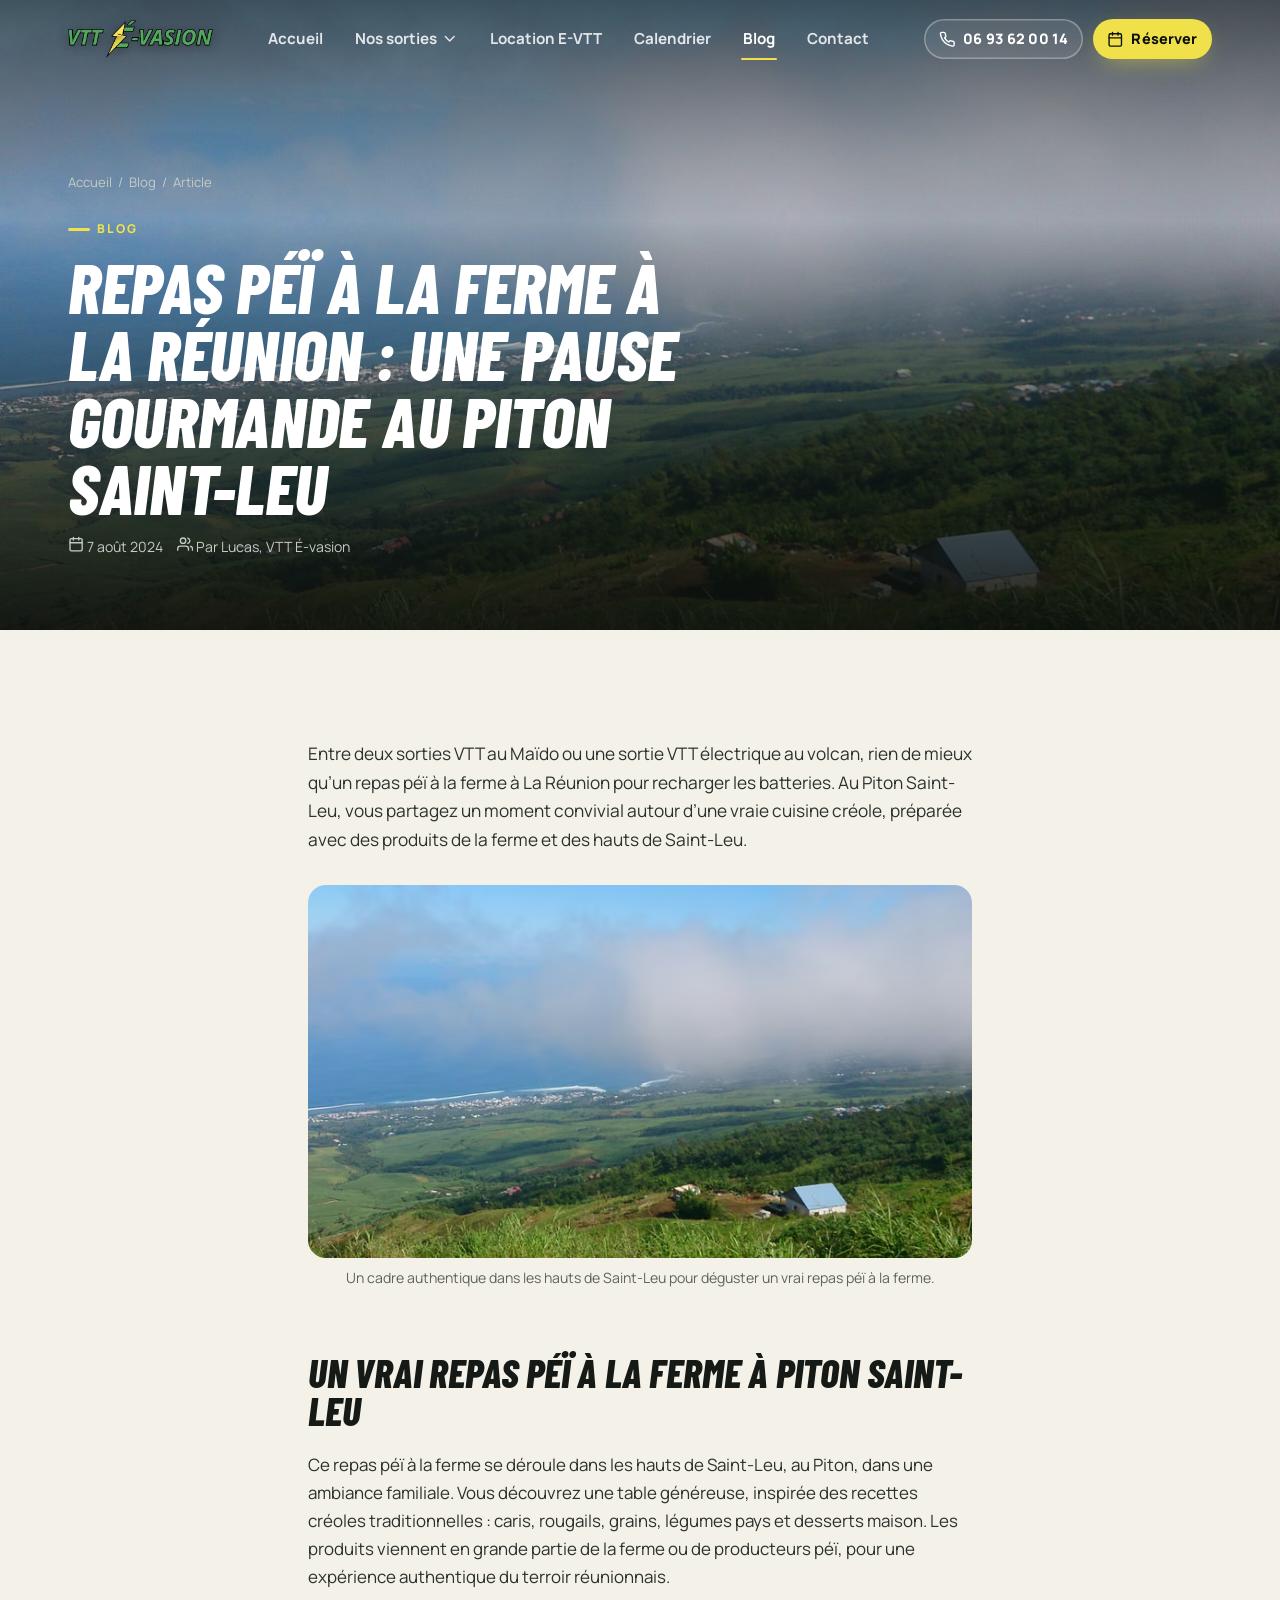
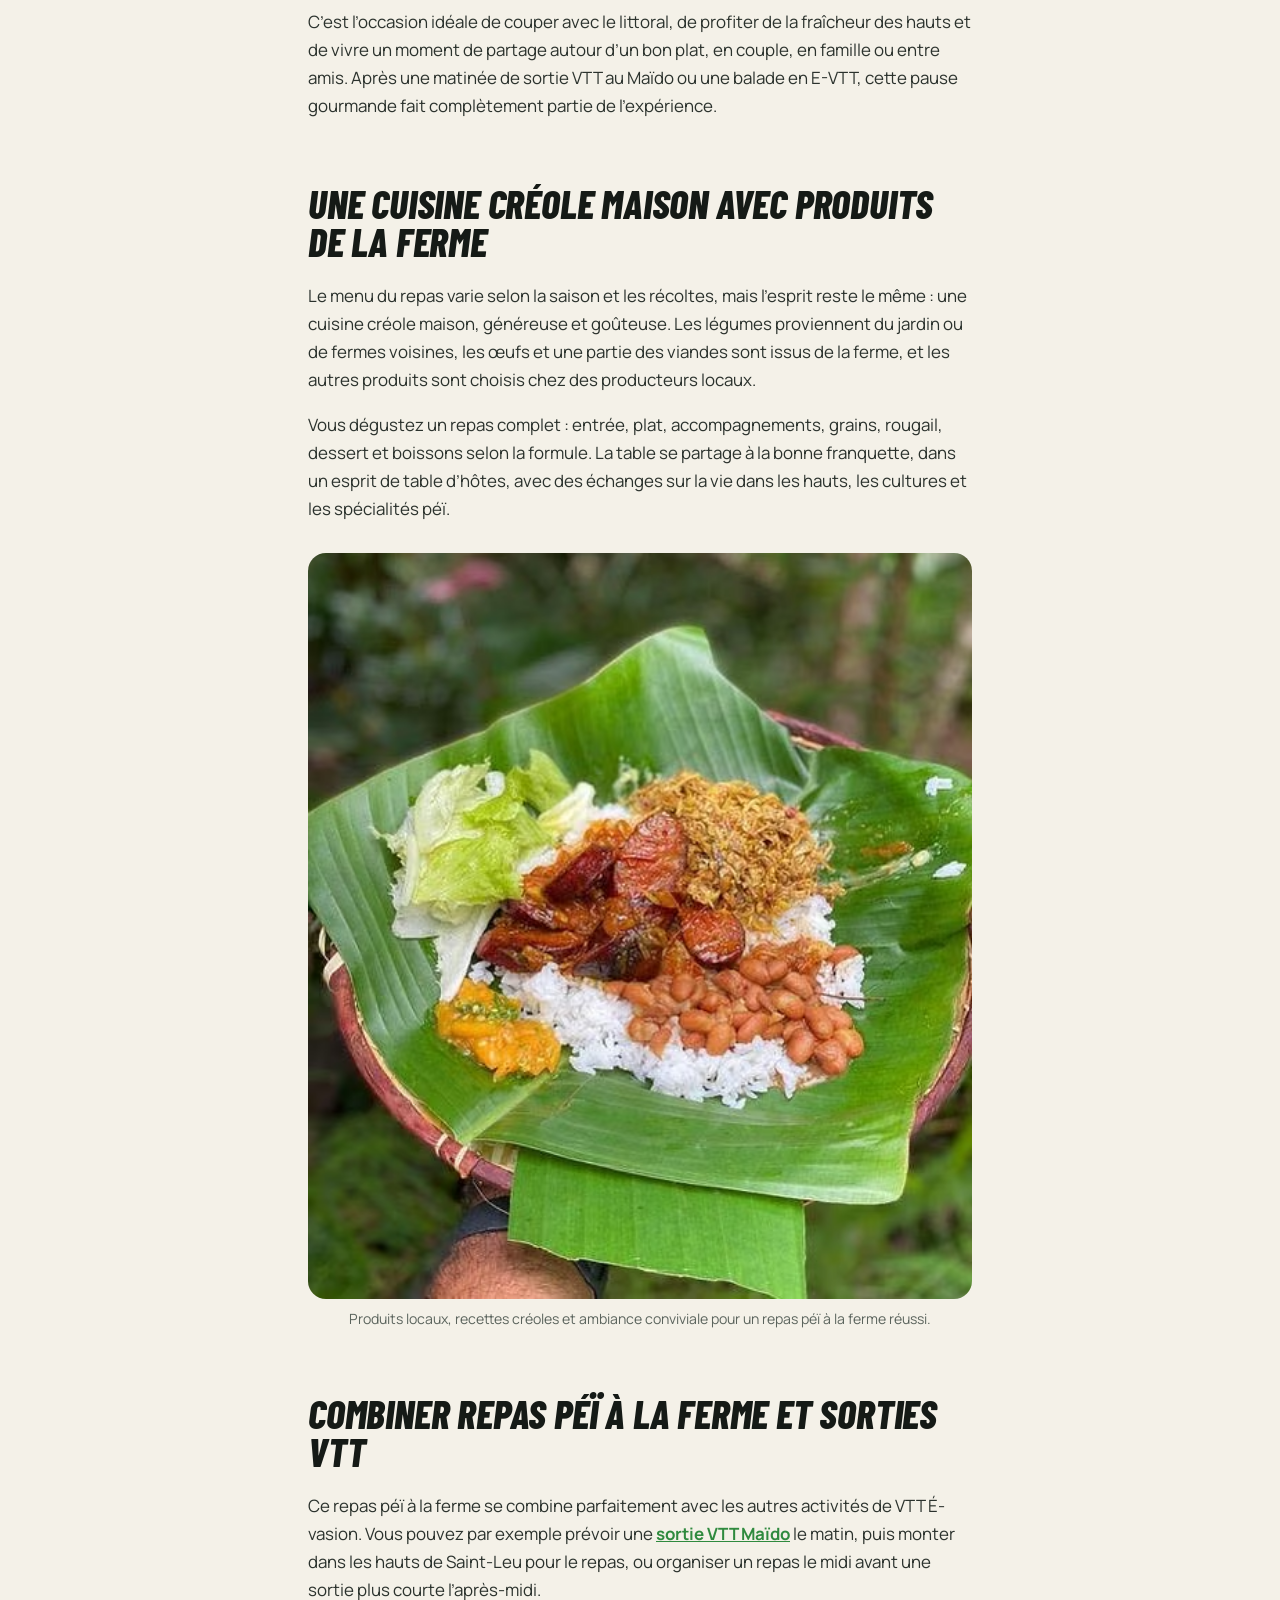
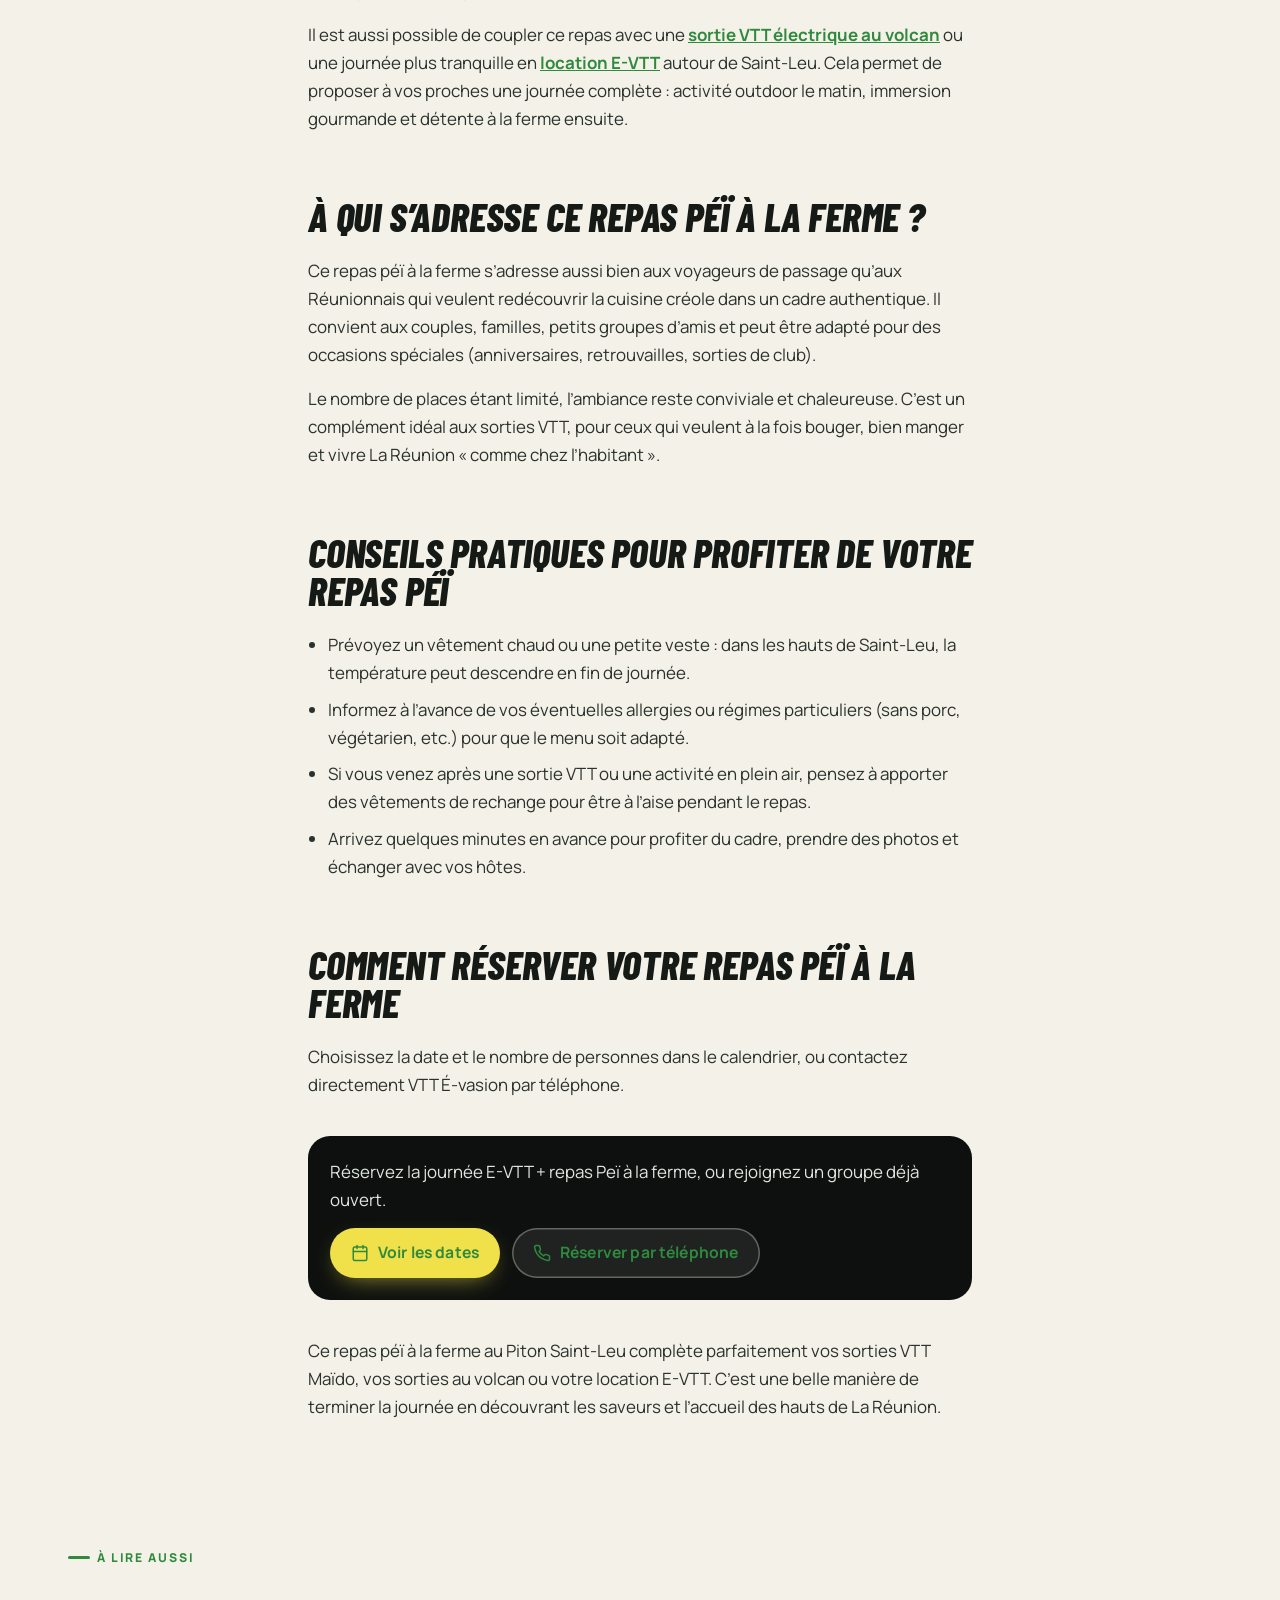
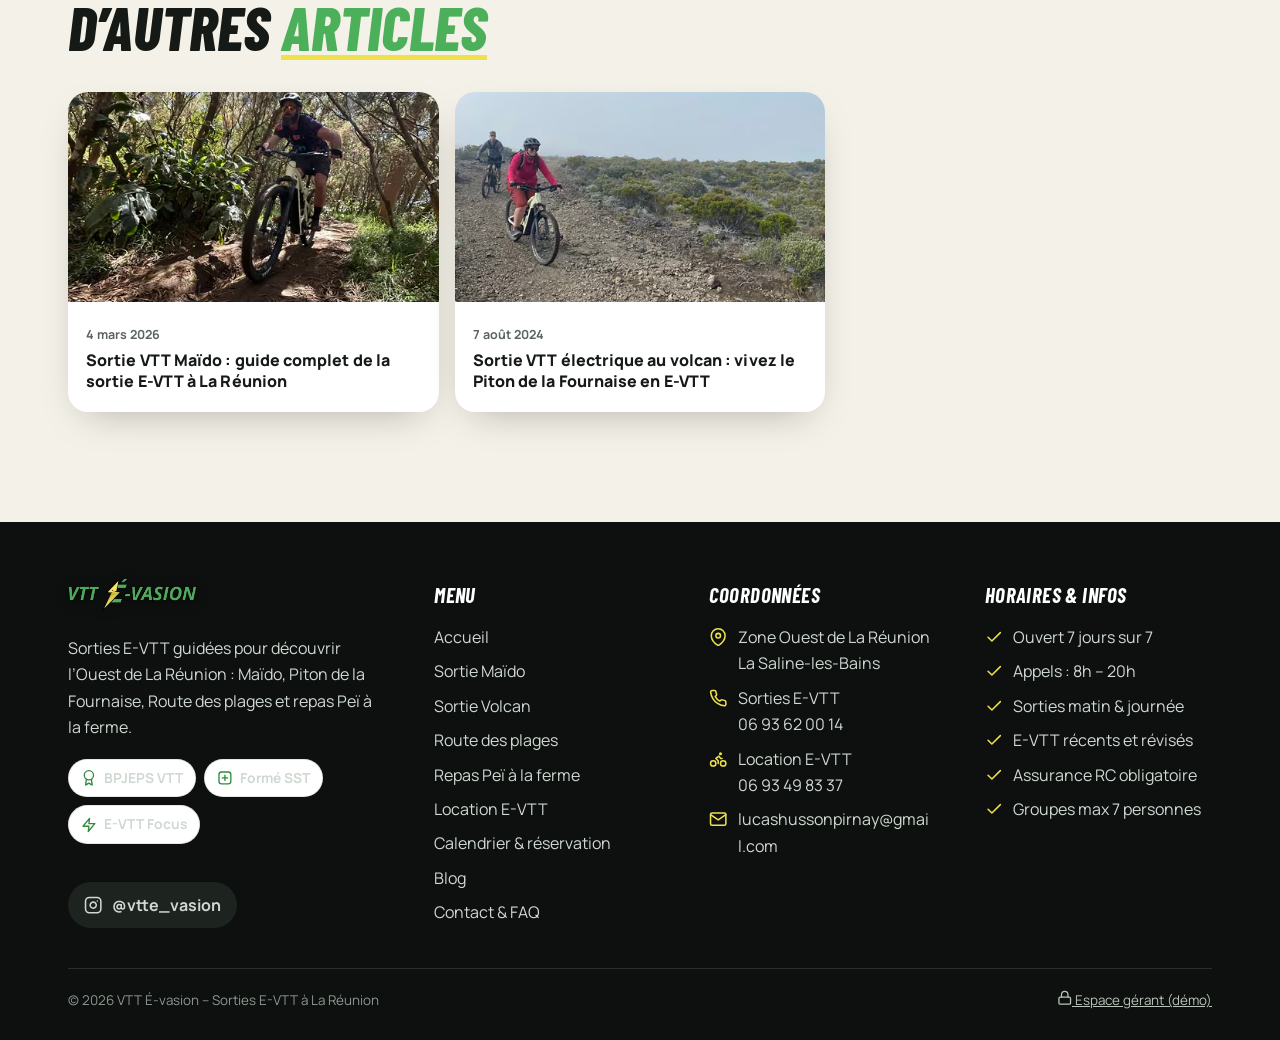
==== commit 83a5c85e: "Écran de chargement animé, photos qui chargent plus vite - Corrige la photo du héros absente sur ord" ====
--- a/blog-repas-pei-ferme-piton-saint-leu.html
+++ b/blog-repas-pei-ferme-piton-saint-leu.html
@@ -17,12 +17,22 @@
 <link rel="preconnect" href="https://fonts.googleapis.com">
 <link rel="preconnect" href="https://fonts.gstatic.com" crossorigin>
 <link href="https://fonts.googleapis.com/css2?family=Barlow+Condensed:ital,wght@0,700;1,700;1,800&family=Manrope:wght@400;500;600;700;800&display=swap" rel="stylesheet">
-<link rel="stylesheet" href="assets/css/style.css?v=4cf95202">
-<script>(function(d){if(!matchMedia('(prefers-reduced-motion: reduce)').matches){d.classList.add('js-motion');setTimeout(function(){if(!window.__motion)d.classList.remove('js-motion')},3000)}})(document.documentElement)</script>
+<link rel="stylesheet" href="assets/css/style.css?v=8a3c900a">
+<script>(function(d){var r=matchMedia('(prefers-reduced-motion: reduce)').matches;if(!r){d.classList.add('js-motion');setTimeout(function(){if(!window.__motion)d.classList.remove('js-motion')},3000)}try{if(!r&&!sessionStorage.getItem('ve-intro')){d.classList.add('has-loader');setTimeout(function(){d.classList.remove('has-loader')},6000)}}catch(e){}})(document.documentElement)</script><link rel="preload" as="image" type="image/avif" href="assets/img/ferme-saint-leu-vue-m.avif" media="(max-width: 767px) and (orientation: portrait)" fetchpriority="high">
+<link rel="preload" as="image" type="image/avif" imagesrcset="assets/img/ferme-saint-leu-vue-480.avif 480w, assets/img/ferme-saint-leu-vue-720.avif 720w, assets/img/ferme-saint-leu-vue-960.avif 960w, assets/img/ferme-saint-leu-vue-1600.avif 1600w, assets/img/ferme-saint-leu-vue-2400.avif 2400w" imagesizes="100vw" media="(min-width: 768px), (orientation: landscape)" fetchpriority="high">
+
 </head>
 <body>
 <a class="skip" href="#main">Aller au contenu</a>
 <svg width="0" height="0" style="position:absolute" aria-hidden="true"><defs><symbol id="i-phone" viewBox="0 0 24 24"><path d="M22 16.92v3a2 2 0 0 1-2.18 2 19.79 19.79 0 0 1-8.63-3.07 19.5 19.5 0 0 1-6-6 19.79 19.79 0 0 1-3.07-8.67A2 2 0 0 1 4.11 2h3a2 2 0 0 1 2 1.72c.13.96.36 1.9.7 2.81a2 2 0 0 1-.45 2.11L8.09 9.91a16 16 0 0 0 6 6l1.27-1.27a2 2 0 0 1 2.11-.45c.91.34 1.85.57 2.81.7A2 2 0 0 1 22 16.92z"/></symbol><symbol id="i-cal" viewBox="0 0 24 24"><rect x="3" y="4" width="18" height="18" rx="2"/><path d="M16 2v4M8 2v4M3 10h18"/></symbol><symbol id="i-users" viewBox="0 0 24 24"><path d="M17 21v-2a4 4 0 0 0-4-4H5a4 4 0 0 0-4 4v2"/><circle cx="9" cy="7" r="4"/><path d="M23 21v-2a4 4 0 0 0-3-3.87M16 3.13a4 4 0 0 1 0 7.75"/></symbol><symbol id="i-user-plus" viewBox="0 0 24 24"><path d="M16 21v-2a4 4 0 0 0-4-4H5a4 4 0 0 0-4 4v2"/><circle cx="8.5" cy="7" r="4"/><path d="M20 8v6M23 11h-6"/></symbol><symbol id="i-clock" viewBox="0 0 24 24"><circle cx="12" cy="12" r="10"/><path d="M12 6v6l4 2"/></symbol><symbol id="i-euro" viewBox="0 0 24 24"><path d="M18.5 7.5A7 7 0 1 0 18.5 16.5M4 10.5h10M4 13.5h10"/></symbol><symbol id="i-mountain" viewBox="0 0 24 24"><path d="m8 3 4 8 5-5 5 15H2L8 3z"/></symbol><symbol id="i-bike" viewBox="0 0 24 24"><circle cx="5.5" cy="17.5" r="3.5"/><circle cx="18.5" cy="17.5" r="3.5"/><circle cx="15" cy="5" r="1"/><path d="M12 17.5V14l-3-3 4-3 2 3h2"/></symbol><symbol id="i-pin" viewBox="0 0 24 24"><path d="M21 10c0 7-9 13-9 13s-9-6-9-13a9 9 0 0 1 18 0z"/><circle cx="12" cy="10" r="3"/></symbol><symbol id="i-check" viewBox="0 0 24 24"><path d="M20 6 9 17l-5-5"/></symbol><symbol id="i-arrow" viewBox="0 0 24 24"><path d="M5 12h14M12 5l7 7-7 7"/></symbol><symbol id="i-menu" viewBox="0 0 24 24"><path d="M3 7h18M3 12h18M3 17h12"/></symbol><symbol id="i-x" viewBox="0 0 24 24"><path d="M18 6 6 18M6 6l12 12"/></symbol><symbol id="i-insta" viewBox="0 0 24 24"><rect x="2" y="2" width="20" height="20" rx="5"/><path d="M16 11.37A4 4 0 1 1 12.63 8 4 4 0 0 1 16 11.37zM17.5 6.5h.01"/></symbol><symbol id="i-mail" viewBox="0 0 24 24"><path d="M4 4h16c1.1 0 2 .9 2 2v12c0 1.1-.9 2-2 2H4c-1.1 0-2-.9-2-2V6c0-1.1.9-2 2-2z"/><path d="m22 6-10 7L2 6"/></symbol><symbol id="i-bolt" viewBox="0 0 24 24"><path d="M13 2 3 14h9l-1 8 10-12h-9l1-8z"/></symbol><symbol id="i-shield" viewBox="0 0 24 24"><path d="M12 22s8-4 8-10V5l-8-3-8 3v7c0 6 8 10 8 10z"/></symbol><symbol id="i-bag" viewBox="0 0 24 24"><path d="M4 10a4 4 0 0 1 4-4h8a4 4 0 0 1 4 4v10a2 2 0 0 1-2 2H6a2 2 0 0 1-2-2z"/><path d="M8 10h8M8 15h8M9 6V4a1 1 0 0 1 1-1h4a1 1 0 0 1 1 1v2"/></symbol><symbol id="i-star" viewBox="0 0 24 24"><path d="m12 2 3.09 6.26L22 9.27l-5 4.87 1.18 6.88L12 17.77l-6.18 3.25L7 14.14 2 9.27l6.91-1.01L12 2z"/></symbol><symbol id="i-chev-down" viewBox="0 0 24 24"><path d="m6 9 6 6 6-6"/></symbol><symbol id="i-chev-left" viewBox="0 0 24 24"><path d="m15 18-6-6 6-6"/></symbol><symbol id="i-chev-right" viewBox="0 0 24 24"><path d="m9 18 6-6-6-6"/></symbol><symbol id="i-info" viewBox="0 0 24 24"><circle cx="12" cy="12" r="10"/><path d="M12 16v-4M12 8h.01"/></symbol><symbol id="i-share" viewBox="0 0 24 24"><circle cx="18" cy="5" r="3"/><circle cx="6" cy="12" r="3"/><circle cx="18" cy="19" r="3"/><path d="m8.59 13.51 6.83 3.98M15.41 6.51l-6.82 3.98"/></symbol><symbol id="i-sun" viewBox="0 0 24 24"><circle cx="12" cy="12" r="4"/><path d="M12 2v2M12 20v2M4.93 4.93l1.41 1.41M17.66 17.66l1.41 1.41M2 12h2M20 12h2M6.34 17.66l-1.41 1.41M19.07 4.93l-1.41 1.41"/></symbol><symbol id="i-sunrise" viewBox="0 0 24 24"><path d="M17 18a5 5 0 0 0-10 0M12 2v7M4.22 10.22l1.42 1.42M1 18h2M21 18h2M18.36 11.64l1.42-1.42M23 22H1M8 6l4-4 4 4"/></symbol><symbol id="i-flame" viewBox="0 0 24 24"><path d="M8.5 14.5A2.5 2.5 0 0 0 11 12c0-1.38-.5-2-1-3-1.07-2.14-.22-4.05 2-6 .5 2.5 2 4.9 4 6.5 2 1.6 3 3.5 3 5.5a7 7 0 1 1-14 0c0-1.15.43-2.29 1-3a2.5 2.5 0 0 0 2.5 2.5z"/></symbol><symbol id="i-leaf" viewBox="0 0 24 24"><path d="M11 20A7 7 0 0 1 9.8 6.1C15.5 5 17 4.48 19 2c1 2 2 4.18 2 8 0 5.5-4.78 10-10 10z"/><path d="M2 21c0-3 1.85-5.36 5.08-6C9.5 14.52 12 13 13 12"/></symbol><symbol id="i-map" viewBox="0 0 24 24"><path d="m1 6 7-4 8 4 7-4v16l-7 4-8-4-7 4z"/><path d="M8 2v16M16 6v16"/></symbol><symbol id="i-wave" viewBox="0 0 24 24"><path d="M2 7c.6.5 1.2 1 2.5 1 2.5 0 2.5-2 5-2 2.6 0 2.4 2 5 2 2.5 0 2.5-2 5-2 1.3 0 1.9.5 2.5 1M2 13c.6.5 1.2 1 2.5 1 2.5 0 2.5-2 5-2 2.6 0 2.4 2 5 2 2.5 0 2.5-2 5-2 1.3 0 1.9.5 2.5 1M2 19c.6.5 1.2 1 2.5 1 2.5 0 2.5-2 5-2 2.6 0 2.4 2 5 2 2.5 0 2.5-2 5-2 1.3 0 1.9.5 2.5 1"/></symbol><symbol id="i-plus" viewBox="0 0 24 24"><path d="M12 5v14M5 12h14"/></symbol><symbol id="i-minus" viewBox="0 0 24 24"><path d="M5 12h14"/></symbol><symbol id="i-bell" viewBox="0 0 24 24"><path d="M18 8A6 6 0 0 0 6 8c0 7-3 9-3 9h18s-3-2-3-9M13.73 21a2 2 0 0 1-3.46 0"/></symbol><symbol id="i-sliders" viewBox="0 0 24 24"><path d="M4 21v-7M4 10V3M12 21v-9M12 8V3M20 21v-5M20 12V3M1 14h6M9 8h6M17 16h6"/></symbol><symbol id="i-list" viewBox="0 0 24 24"><path d="M8 6h13M8 12h13M8 18h13M3 6h.01M3 12h.01M3 18h.01"/></symbol><symbol id="i-alert" viewBox="0 0 24 24"><path d="M10.29 3.86 1.82 18a2 2 0 0 0 1.71 3h16.94a2 2 0 0 0 1.71-3L13.71 3.86a2 2 0 0 0-3.42 0z"/><path d="M12 9v4M12 17h.01"/></symbol><symbol id="i-msg" viewBox="0 0 24 24"><path d="M21 15a2 2 0 0 1-2 2H7l-4 4V5a2 2 0 0 1 2-2h14a2 2 0 0 1 2 2z"/></symbol><symbol id="i-award" viewBox="0 0 24 24"><circle cx="12" cy="8" r="7"/><path d="M8.21 13.89 7 23l5-3 5 3-1.21-9.12"/></symbol><symbol id="i-cross" viewBox="0 0 24 24"><rect x="3" y="3" width="18" height="18" rx="4"/><path d="M12 8v8M8 12h8"/></symbol><symbol id="i-utensils" viewBox="0 0 24 24"><path d="M3 2v7c0 1.1.9 2 2 2h4a2 2 0 0 0 2-2V2M7 2v20M21 15V2a5 5 0 0 0-5 5v6c0 1.1.9 2 2 2h3zm0 0v7"/></symbol><symbol id="i-camera" viewBox="0 0 24 24"><path d="M23 19a2 2 0 0 1-2 2H3a2 2 0 0 1-2-2V8a2 2 0 0 1 2-2h4l2-3h6l2 3h4a2 2 0 0 1 2 2z"/><circle cx="12" cy="13" r="4"/></symbol><symbol id="i-home" viewBox="0 0 24 24"><path d="m3 9 9-7 9 7v11a2 2 0 0 1-2 2H5a2 2 0 0 1-2-2z"/><path d="M9 22V12h6v10"/></symbol><symbol id="i-lock" viewBox="0 0 24 24"><rect x="3" y="11" width="18" height="11" rx="2"/><path d="M7 11V7a5 5 0 0 1 10 0v4"/></symbol><symbol id="i-refresh" viewBox="0 0 24 24"><path d="M23 4v6h-6M1 20v-6h6"/><path d="M3.51 9a9 9 0 0 1 14.85-3.36L23 10M1 14l4.64 4.36A9 9 0 0 0 20.49 15"/></symbol><symbol id="i-copy" viewBox="0 0 24 24"><rect x="9" y="9" width="13" height="13" rx="2"/><path d="M5 15H4a2 2 0 0 1-2-2V4a2 2 0 0 1 2-2h9a2 2 0 0 1 2 2v1"/></symbol><symbol id="i-van" viewBox="0 0 24 24"><path d="M1 4h14v12H1zM15 8h4l4 4v4h-8z"/><circle cx="5.5" cy="18.5" r="2.5"/><circle cx="18.5" cy="18.5" r="2.5"/></symbol><symbol id="i-phonebox" viewBox="0 0 24 24"><rect x="5" y="2" width="14" height="20" rx="2"/><path d="M12 18h.01"/></symbol><symbol id="i-trash" viewBox="0 0 24 24"><path d="M3 6h18M19 6v14a2 2 0 0 1-2 2H7a2 2 0 0 1-2-2V6m3 0V4a2 2 0 0 1 2-2h4a2 2 0 0 1 2 2v2"/></symbol><symbol id="i-ext" viewBox="0 0 24 24"><path d="M18 13v6a2 2 0 0 1-2 2H5a2 2 0 0 1-2-2V8a2 2 0 0 1 2-2h6M15 3h6v6M10 14 21 3"/></symbol></defs></svg>
+<div class="loader" aria-hidden="true" data-loader>
+  <div class="ld-inner">
+    <svg class="ld-bolt" viewBox="0 0 24 24"><path d="M13 2 3 14h9l-1 8 10-12h-9l1-8z"/></svg>
+    <img class="ld-logo" src="assets/img/logo.webp" width="483" height="127" alt="">
+    <div class="ld-track" data-loader-track><i></i><span class="ld-bike"><svg class="i"><use href="#i-bike"/></svg></span></div>
+    <p class="ld-txt">L’île intense arrive…</p>
+  </div>
+</div>
 <header class="site-header" data-header>
   <div class="container bar">
     <a class="brand" href="index.html" aria-label="VTT É-vasion, accueil"><img src="assets/img/logo.webp" width="483" height="127" alt="VTT É-vasion"></a>
@@ -69,7 +79,7 @@
 <main id="main">
 
 <section class="page-hero has-img" style="min-height:70svh">
-  <picture><source media="(max-width: 767px) and (orientation: portrait)" srcset="assets/img/ferme-saint-leu-vue-m.webp"><img src="assets/img/ferme-saint-leu-vue-960.webp" srcset="assets/img/ferme-saint-leu-vue-480.webp 480w, assets/img/ferme-saint-leu-vue-960.webp 960w, assets/img/ferme-saint-leu-vue-1600.webp 1600w, assets/img/ferme-saint-leu-vue-2400.webp 2400w" sizes="100vw" width="2560" height="1439" alt="Vue depuis les hauts de Saint-Leu, La Réunion" fetchpriority="high" class="ph-img"></picture>
+  <picture><source media="(max-width: 767px) and (orientation: portrait)" type="image/avif" srcset="assets/img/ferme-saint-leu-vue-m.avif"><source media="(max-width: 767px) and (orientation: portrait)" srcset="assets/img/ferme-saint-leu-vue-m.webp"><source type="image/avif" srcset="assets/img/ferme-saint-leu-vue-480.avif 480w, assets/img/ferme-saint-leu-vue-720.avif 720w, assets/img/ferme-saint-leu-vue-960.avif 960w, assets/img/ferme-saint-leu-vue-1600.avif 1600w, assets/img/ferme-saint-leu-vue-2400.avif 2400w" sizes="100vw"><img src="assets/img/ferme-saint-leu-vue-960.webp" srcset="assets/img/ferme-saint-leu-vue-480.webp 480w, assets/img/ferme-saint-leu-vue-720.webp 720w, assets/img/ferme-saint-leu-vue-960.webp 960w, assets/img/ferme-saint-leu-vue-1600.webp 1600w, assets/img/ferme-saint-leu-vue-2400.webp 2400w" sizes="100vw" width="2560" height="1439" alt="Vue depuis les hauts de Saint-Leu, La Réunion" fetchpriority="high" class="ph-img" style="background-image:url([data-uri])"></picture>
   <div class="container inner">
     <nav class="crumbs" aria-label="Fil d’Ariane"><a href="index.html">Accueil</a> / <a href="blog.html">Blog</a> / <span>Article</span></nav>
     <span class="eyebrow">Blog</span>
@@ -81,14 +91,14 @@
   <article class="container prose">
     
 <p class="lead">Entre deux sorties VTT au Maïdo ou une sortie VTT électrique au volcan, rien de mieux qu’un repas péï à la ferme à La Réunion pour recharger les batteries. Au Piton Saint-Leu, vous partagez un moment convivial autour d’une vraie cuisine créole, préparée avec des produits de la ferme et des hauts de Saint-Leu.</p>
-<figure><img src="assets/img/ferme-saint-leu-vue-960.webp" srcset="assets/img/ferme-saint-leu-vue-480.webp 480w, assets/img/ferme-saint-leu-vue-960.webp 960w, assets/img/ferme-saint-leu-vue-1600.webp 1600w, assets/img/ferme-saint-leu-vue-2400.webp 2400w" sizes="(min-width:760px) 720px, 100vw" width="2560" height="1439" alt="Repas péï à la ferme à Piton Saint-Leu, dans les hauts de Saint-Leu" loading="lazy" decoding="async"><figcaption>Un cadre authentique dans les hauts de Saint-Leu pour déguster un vrai repas péï à la ferme.</figcaption></figure>
+<figure><picture><source type="image/avif" srcset="assets/img/ferme-saint-leu-vue-480.avif 480w, assets/img/ferme-saint-leu-vue-720.avif 720w, assets/img/ferme-saint-leu-vue-960.avif 960w, assets/img/ferme-saint-leu-vue-1600.avif 1600w, assets/img/ferme-saint-leu-vue-2400.avif 2400w" sizes="(min-width:760px) 720px, 100vw"><img src="assets/img/ferme-saint-leu-vue-960.webp" srcset="assets/img/ferme-saint-leu-vue-480.webp 480w, assets/img/ferme-saint-leu-vue-720.webp 720w, assets/img/ferme-saint-leu-vue-960.webp 960w, assets/img/ferme-saint-leu-vue-1600.webp 1600w, assets/img/ferme-saint-leu-vue-2400.webp 2400w" sizes="(min-width:760px) 720px, 100vw" width="2560" height="1439" alt="Repas péï à la ferme à Piton Saint-Leu, dans les hauts de Saint-Leu" loading="lazy" decoding="async" style="background-image:url([data-uri])"></picture><figcaption>Un cadre authentique dans les hauts de Saint-Leu pour déguster un vrai repas péï à la ferme.</figcaption></figure>
 <h2>Un vrai repas péï à la ferme à Piton Saint-Leu</h2>
 <p>Ce repas péï à la ferme se déroule dans les hauts de Saint-Leu, au Piton, dans une ambiance familiale. Vous découvrez une table généreuse, inspirée des recettes créoles traditionnelles : caris, rougails, grains, légumes pays et desserts maison. Les produits viennent en grande partie de la ferme ou de producteurs péï, pour une expérience authentique du terroir réunionnais.</p>
 <p>C’est l’occasion idéale de couper avec le littoral, de profiter de la fraîcheur des hauts et de vivre un moment de partage autour d’un bon plat, en couple, en famille ou entre amis. Après une matinée de sortie VTT au Maïdo ou une balade en E-VTT, cette pause gourmande fait complètement partie de l’expérience.</p>
 <h2>Une cuisine créole maison avec produits de la ferme</h2>
 <p>Le menu du repas varie selon la saison et les récoltes, mais l’esprit reste le même : une cuisine créole maison, généreuse et goûteuse. Les légumes proviennent du jardin ou de fermes voisines, les œufs et une partie des viandes sont issus de la ferme, et les autres produits sont choisis chez des producteurs locaux.</p>
 <p>Vous dégustez un repas complet : entrée, plat, accompagnements, grains, rougail, dessert et boissons selon la formule. La table se partage à la bonne franquette, dans un esprit de table d’hôtes, avec des échanges sur la vie dans les hauts, les cultures et les spécialités péï.</p>
-<figure><img src="assets/img/repas-pei-feuille-480.webp" srcset="assets/img/repas-pei-feuille-480.webp 480w" sizes="480px" width="480" height="539" alt="Repas péï à la ferme avec produits locaux à La Réunion" loading="lazy" decoding="async"><figcaption>Produits locaux, recettes créoles et ambiance conviviale pour un repas péï à la ferme réussi.</figcaption></figure>
+<figure><picture><source type="image/avif" srcset="assets/img/repas-pei-feuille-480.avif 480w" sizes="480px"><img src="assets/img/repas-pei-feuille-480.webp" srcset="assets/img/repas-pei-feuille-480.webp 480w" sizes="480px" width="480" height="539" alt="Repas péï à la ferme avec produits locaux à La Réunion" loading="lazy" decoding="async" style="background-image:url([data-uri])"></picture><figcaption>Produits locaux, recettes créoles et ambiance conviviale pour un repas péï à la ferme réussi.</figcaption></figure>
 <h2>Combiner repas péï à la ferme et sorties VTT</h2>
 <p>Ce repas péï à la ferme se combine parfaitement avec les autres activités de VTT É-vasion. Vous pouvez par exemple prévoir une <a href="sortie-maido.html">sortie VTT Maïdo</a> le matin, puis monter dans les hauts de Saint-Leu pour le repas, ou organiser un repas le midi avant une sortie plus courte l’après-midi.</p>
 <p>Il est aussi possible de coupler ce repas avec une <a href="sortie-volcan.html">sortie VTT électrique au volcan</a> ou une journée plus tranquille en <a href="location-e-vtt.html">location E-VTT</a> autour de Saint-Leu. Cela permet de proposer à vos proches une journée complète : activité outdoor le matin, immersion gourmande et détente à la ferme ensuite.</p>
@@ -114,7 +124,7 @@
 <section class="section" style="padding-top:0">
   <div class="container">
     <div class="section-head"><span class="eyebrow">À lire aussi</span><h2>D’autres <span class="hl">articles</span></h2></div>
-    <div class="posts"><a class="post-card reveal" href="blog-sortie-vtt-maido.html"><img src="assets/img/maido-sentier-960.webp" srcset="assets/img/maido-sentier-480.webp 480w, assets/img/maido-sentier-960.webp 960w, assets/img/maido-sentier-1600.webp 1600w" sizes="(min-width:640px) 33vw, 110px" width="1920" height="2560" alt="Sortie VTT Maïdo : guide complet de la sortie E-VTT à La Réunion" loading="lazy" decoding="async"><div><time datetime="2026-03-04">4 mars 2026</time><h3>Sortie VTT Maïdo : guide complet de la sortie E-VTT à La Réunion</h3></div></a><a class="post-card reveal" href="blog-sortie-vtt-electrique-volcan.html"><img src="assets/img/volcan-groupe-960.webp" srcset="assets/img/volcan-groupe-480.webp 480w, assets/img/volcan-groupe-960.webp 960w, assets/img/volcan-groupe-1600.webp 1600w" sizes="(min-width:640px) 33vw, 110px" width="1920" height="2560" alt="Sortie VTT électrique au volcan : vivez le Piton de la Fournaise en E-VTT" loading="lazy" decoding="async"><div><time datetime="2024-08-07">7 août 2024</time><h3>Sortie VTT électrique au volcan : vivez le Piton de la Fournaise en E-VTT</h3></div></a></div>
+    <div class="posts"><a class="post-card reveal" href="blog-sortie-vtt-maido.html"><picture><source type="image/avif" srcset="assets/img/maido-sentier-480.avif 480w, assets/img/maido-sentier-720.avif 720w, assets/img/maido-sentier-960.avif 960w, assets/img/maido-sentier-1600.avif 1600w" sizes="(min-width:640px) 33vw, 110px"><img src="assets/img/maido-sentier-960.webp" srcset="assets/img/maido-sentier-480.webp 480w, assets/img/maido-sentier-720.webp 720w, assets/img/maido-sentier-960.webp 960w, assets/img/maido-sentier-1600.webp 1600w" sizes="(min-width:640px) 33vw, 110px" width="1920" height="2560" alt="Sortie VTT Maïdo : guide complet de la sortie E-VTT à La Réunion" loading="lazy" decoding="async" style="background-image:url([data-uri])"></picture><div><time datetime="2026-03-04">4 mars 2026</time><h3>Sortie VTT Maïdo : guide complet de la sortie E-VTT à La Réunion</h3></div></a><a class="post-card reveal" href="blog-sortie-vtt-electrique-volcan.html"><picture><source type="image/avif" srcset="assets/img/volcan-groupe-480.avif 480w, assets/img/volcan-groupe-720.avif 720w, assets/img/volcan-groupe-960.avif 960w, assets/img/volcan-groupe-1600.avif 1600w" sizes="(min-width:640px) 33vw, 110px"><img src="assets/img/volcan-groupe-960.webp" srcset="assets/img/volcan-groupe-480.webp 480w, assets/img/volcan-groupe-720.webp 720w, assets/img/volcan-groupe-960.webp 960w, assets/img/volcan-groupe-1600.webp 1600w" sizes="(min-width:640px) 33vw, 110px" width="1920" height="2560" alt="Sortie VTT électrique au volcan : vivez le Piton de la Fournaise en E-VTT" loading="lazy" decoding="async" style="background-image:url([data-uri])"></picture><div><time datetime="2024-08-07">7 août 2024</time><h3>Sortie VTT électrique au volcan : vivez le Piton de la Fournaise en E-VTT</h3></div></a></div>
   </div>
 </section>
 
@@ -178,8 +188,8 @@
 </div>
 <script src="assets/js/data.js?v=3d46b8d7"></script>
 <script src="assets/js/store.js?v=19b1332c"></script>
-<script src="assets/js/site.js?v=2cfcd479"></script>
-<script src="assets/js/motion.js?v=5835f713"></script>
+<script src="assets/js/site.js?v=efa81a24"></script>
+<script src="assets/js/motion.js?v=9841bde2"></script>
 
 </body>
 </html>
--- a/assets/css/style.css
+++ b/assets/css/style.css
@@ -34,6 +34,11 @@
 }
 body.no-bar { padding-bottom: 0; }
 img { max-width: 100%; height: auto; display: block; }
+/* les <picture> (AVIF + recadrage téléphone) ne changent pas la mise en page */
+picture { display: contents; }
+picture > source { display: none; }
+/* aperçu flou affiché pendant le chargement de la photo */
+img[style*="background-image"] { background-size: cover; background-position: center; background-repeat: no-repeat; }
 a { color: inherit; }
 button, input, select, textarea { font: inherit; color: inherit; }
 svg.i { width: 1.15em; height: 1.15em; flex: none; fill: none; stroke: currentColor; stroke-width: 2; stroke-linecap: round; stroke-linejoin: round; }
@@ -154,19 +159,9 @@
 /* ---------- Hero accueil ---------- */
 .hero { position: relative; min-height: 100svh; display: flex; align-items: flex-end; color: #fff; background: var(--ink); overflow: hidden; isolation: isolate; }
 .hero-media { position: absolute; inset: 0; z-index: -2; }
-.hero-media img { position: absolute; inset: 0; width: 100%; height: 100%; object-fit: cover; opacity: 0; animation: heroFade 24s infinite; }
-/* délai négatif : la 1re photo est déjà visible au chargement (pas d'écran noir) */
-.hero-media > :nth-child(1) img, .hero-media > img:nth-child(1) { animation-delay: -1.2s; opacity: 1; }
-.hero-media > :nth-child(2) img, .hero-media > img:nth-child(2) { animation-delay: 4.8s; }
-.hero-media > :nth-child(3) img, .hero-media > img:nth-child(3) { animation-delay: 10.8s; }
-.hero-media > :nth-child(4) img, .hero-media > img:nth-child(4) { animation-delay: 16.8s; }
-@keyframes heroFade {
-  0% { opacity: 0; transform: scale(1.04); }
-  4% { opacity: 1; }
-  25% { opacity: 1; }
-  30% { opacity: 0; transform: scale(1); }
-  100% { opacity: 0; }
-}
+.hero-media img { position: absolute; inset: 0; width: 100%; height: 100%; object-fit: cover; opacity: 0; transform: scale(1.06); transition: opacity 1.4s ease, transform 8s linear; }
+/* diaporama piloté par motion.js : une photo ne s'affiche que lorsqu'elle est chargée */
+.hero-media > .is-active img { opacity: 1; transform: scale(1); }
 .hero::before { content: ""; position: absolute; inset: 0; z-index: -1; background: linear-gradient(180deg, rgba(13, 16, 14, .7) 0%, rgba(13, 16, 14, .15) 30%, rgba(13, 16, 14, .5) 62%, rgba(13, 16, 14, .96) 100%); }
 .hero-content { width: 100%; padding-top: calc(var(--header-h) + 40px); padding-bottom: 36px; }
 .hero h1 { max-width: 12ch; text-shadow: 0 4px 30px rgba(0, 0, 0, .35); }
@@ -278,7 +273,7 @@
 .light .price-card.featured { background: var(--volt); }
 .stack-img { position: relative; display: grid; grid-template-columns: 1fr 1fr; gap: 12px; }
 .stack-img img { border-radius: 20px; width: 100%; aspect-ratio: 3 / 4; object-fit: cover; }
-.stack-img img:last-child { margin-top: 40px; }
+.stack-img > :nth-child(2) img { margin-top: 40px; }
 .avail { position: absolute; left: 50%; bottom: -14px; transform: translateX(-50%); padding: 10px 18px; border-radius: 999px; background: var(--green); color: var(--ink); font-weight: 800; white-space: nowrap; box-shadow: var(--shadow); font-size: .9rem; }
 
 /* ---------- Galerie + visionneuse ---------- */
@@ -470,7 +465,7 @@
 .media-frame.in img { clip-path: inset(0); }
 .js-motion .stack-img:not(.in) img { clip-path: inset(100% 0 0 0 round 20px); transform: translateY(30px); }
 .stack-img.in img { clip-path: inset(0 0 0 0 round 20px); }
-.stack-img.in img:last-of-type { transition-delay: .2s; }
+.stack-img.in > :nth-child(2) img { transition-delay: .2s; }
 .js-motion .stack-img:not(.in) .avail { opacity: 0; transform: translate(-50%, 20px) scale(.8); }
 .stack-img .avail { transition: opacity .5s .9s, transform .6s var(--ease-spring) .9s; }
 .js-motion .media-badge { transition: transform .7s var(--ease-spring) .8s, opacity .4s .8s; }
@@ -567,7 +562,7 @@
 
 @media (prefers-reduced-motion: reduce) {
   *, *::before, *::after { animation-duration: .01ms !important; animation-iteration-count: 1 !important; transition-duration: .01ms !important; scroll-behavior: auto !important; }
-  .hero-media > :not(:first-child) img { display: none; }
+  .hero-media > :not(.is-active) img { display: none; }
   .hl { background-size: 100% .09em; }
 }
 
@@ -634,3 +629,29 @@
   .fc-inner { margin-top: 0; padding-top: 170px; padding-bottom: 130px; }
   .fc-text { max-width: 540px; }
 }
+
+/* =================== Écran de chargement =================== */
+.loader { display: none; }
+.has-loader body { overflow: hidden; }
+.has-loader .loader {
+  position: fixed; inset: 0; z-index: 200; display: grid; place-items: center; color: #fff;
+  background: radial-gradient(120% 80% at 50% 38%, #1d3322 0%, var(--ink) 62%);
+  clip-path: inset(0 0 0 0); transition: clip-path .85s cubic-bezier(.75, 0, .2, 1);
+}
+.loader.is-done { clip-path: inset(0 0 100% 0); }
+.loader.is-done .ld-inner { transform: translateY(-40px); opacity: 0; transition: transform .6s cubic-bezier(.7, 0, .2, 1), opacity .4s; }
+.ld-inner { display: grid; justify-items: center; gap: 16px; width: min(76vw, 330px); }
+.ld-bolt { width: 66px; height: 66px; fill: transparent; stroke: var(--volt); stroke-width: 1.3; stroke-linejoin: round; stroke-dasharray: 70; stroke-dashoffset: 70;
+  animation: boltDraw .6s ease-out forwards, boltFill .3s ease-out .5s forwards, boltGlow 1.5s ease-in-out .8s infinite; }
+@keyframes boltDraw { to { stroke-dashoffset: 0; } }
+@keyframes boltFill { to { fill: var(--volt); } }
+@keyframes boltGlow { 0%, 100% { filter: drop-shadow(0 0 0 rgba(240, 225, 74, 0)); transform: scale(1); } 50% { filter: drop-shadow(0 0 16px rgba(240, 225, 74, .75)); transform: scale(1.07) rotate(-3deg); } }
+.ld-logo { width: 100%; height: auto; opacity: 0; animation: ldLogo .6s var(--ease-out) .15s forwards; }
+@keyframes ldLogo { from { opacity: 0; transform: translateY(16px) skewX(-12deg); } to { opacity: 1; transform: none; } }
+.ld-track { --p: 0; position: relative; width: 100%; height: 4px; margin-top: 30px; border-radius: 4px; background: rgba(255, 255, 255, .12); }
+.ld-track i { position: absolute; left: 0; top: 0; bottom: 0; width: calc(var(--p) * 1%); border-radius: 4px; background: linear-gradient(90deg, var(--green), var(--volt)); box-shadow: 0 0 14px rgba(240, 225, 74, .45); }
+.ld-bike { position: absolute; left: calc(var(--p) * 1%); bottom: 8px; width: 34px; height: 34px; margin-left: -17px; border-radius: 50%; display: grid; place-items: center; background: var(--volt); color: var(--ink); box-shadow: 0 6px 18px -6px rgba(240, 225, 74, .8); animation: bob .42s ease-in-out infinite alternate; }
+.ld-bike svg { width: 20px; height: 20px; }
+@keyframes bob { from { transform: translateY(0) rotate(0); } to { transform: translateY(-4px) rotate(-6deg); } }
+.ld-txt { margin: 4px 0 0; font-family: var(--font-display); font-style: italic; font-weight: 700; text-transform: uppercase; letter-spacing: .16em; font-size: .85rem; color: var(--muted-dark); animation: ldBlink 1.6s ease-in-out infinite; }
+@keyframes ldBlink { 50% { opacity: .45; } }
